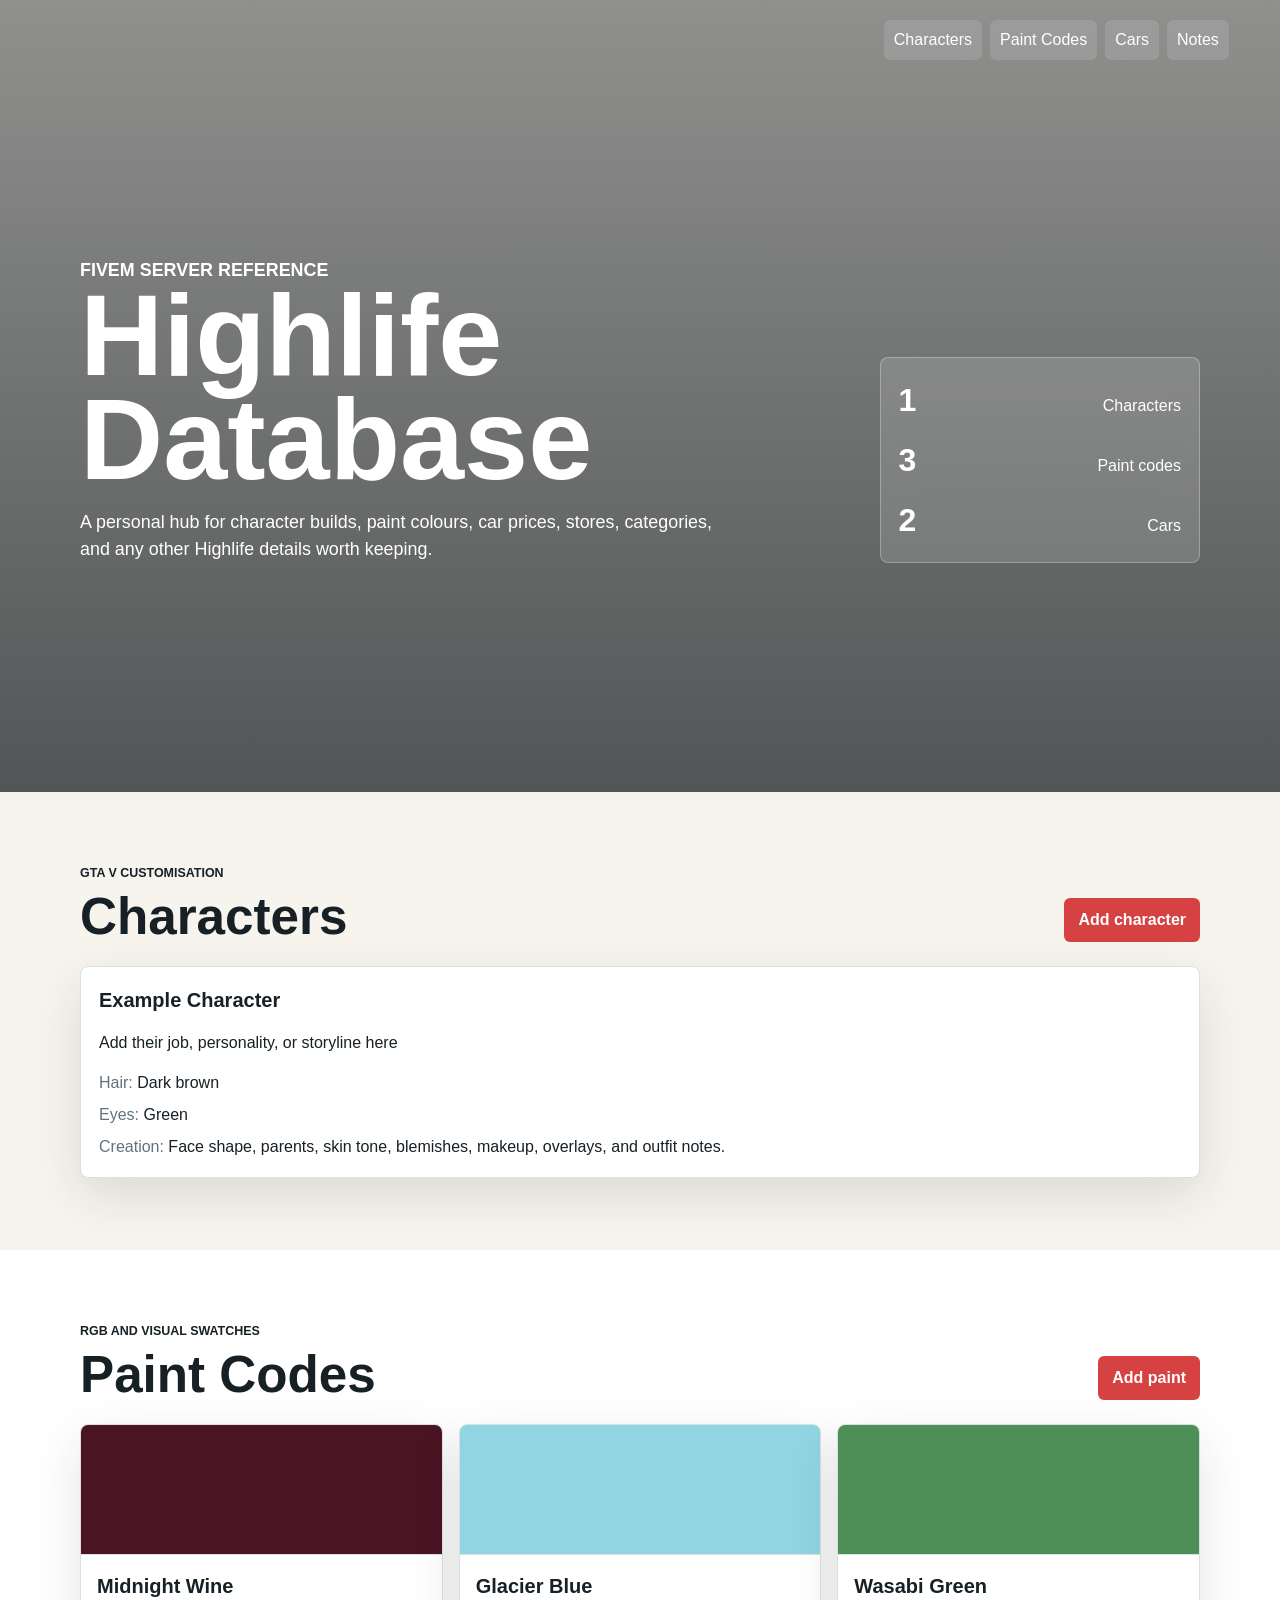
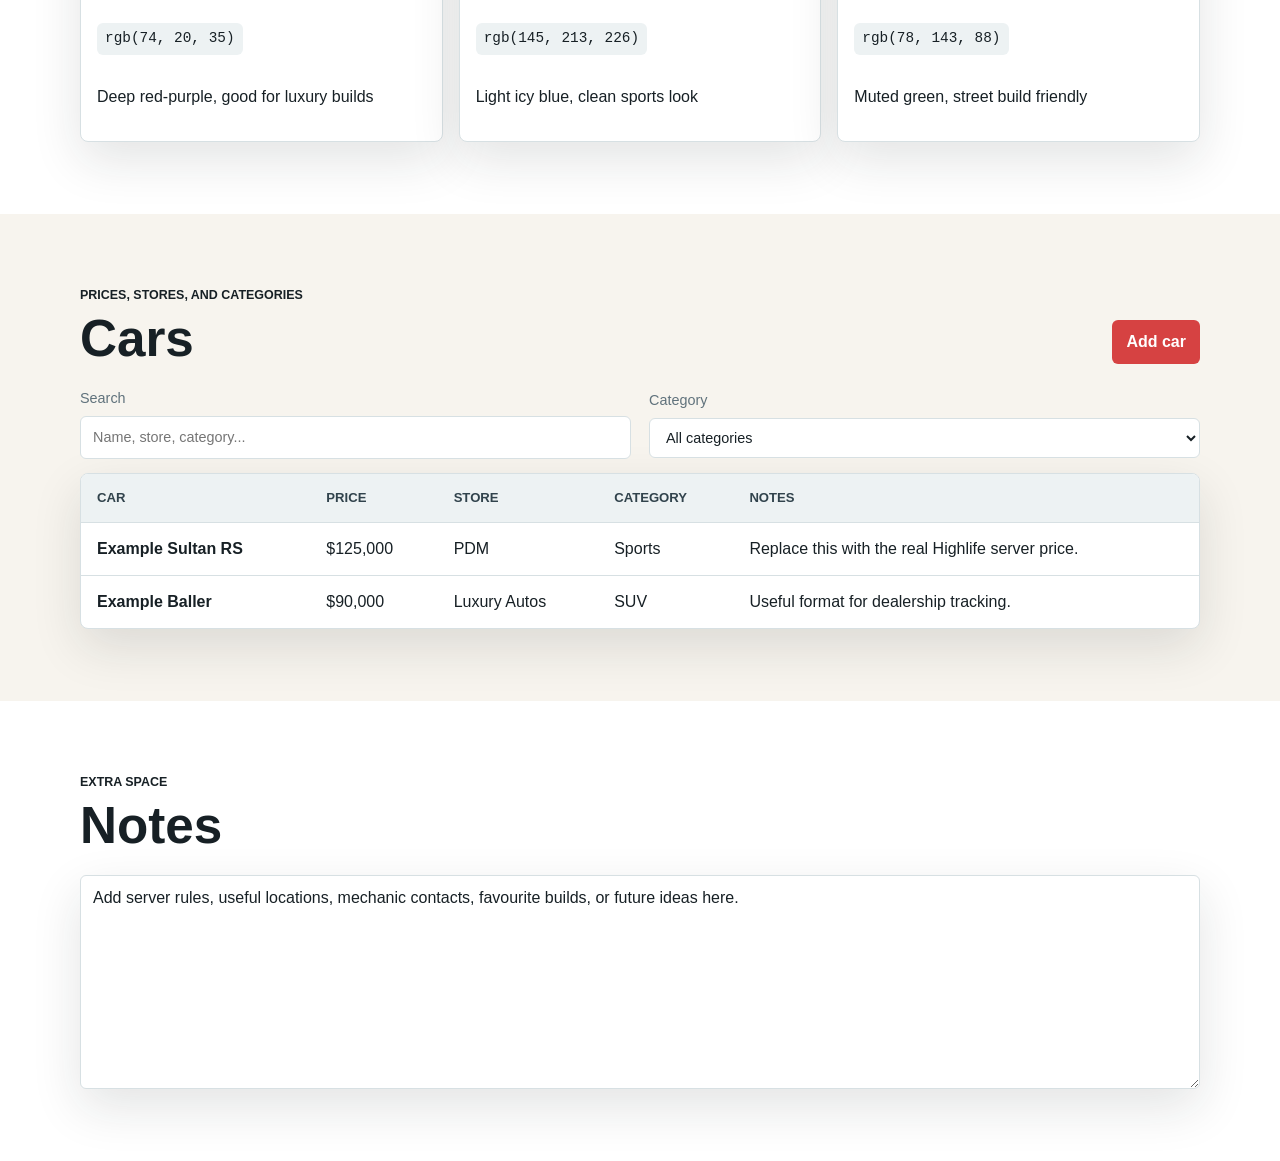
==== index.html @ 978184eb "Add files via upload" ====
<!doctype html>
<html lang="en">
  <head>
    <meta charset="utf-8" />
    <meta name="viewport" content="width=device-width, initial-scale=1" />
    <title>Highlife Database</title>
    <link rel="stylesheet" href="styles.css" />
  </head>
  <body>
    <header class="app-header">
      <nav class="nav" aria-label="Main navigation">
        <a href="#characters">Characters</a>
        <a href="#paint">Paint Codes</a>
        <a href="#cars">Cars</a>
        <a href="#notes">Notes</a>
      </nav>
      <section class="hero" aria-labelledby="page-title">
        <div>
          <p class="kicker">FiveM server reference</p>
          <h1 id="page-title">Highlife Database</h1>
          <p>
            A personal hub for character builds, paint colours, car prices,
            stores, categories, and any other Highlife details worth keeping.
          </p>
        </div>
        <div class="hero-panel" aria-label="Quick database counts">
          <span>
            <strong id="characterCount">0</strong>
            Characters
          </span>
          <span>
            <strong id="paintCount">0</strong>
            Paint codes
          </span>
          <span>
            <strong id="carCount">0</strong>
            Cars
          </span>
        </div>
      </section>
    </header>

    <main>
      <section id="characters" class="section">
        <div class="section-heading">
          <div>
            <p class="kicker">GTA V customisation</p>
            <h2>Characters</h2>
          </div>
          <button class="primary-button" data-open-dialog="characterDialog">Add character</button>
        </div>
        <div id="characterGrid" class="card-grid"></div>
      </section>

      <section id="paint" class="section section-alt">
        <div class="section-heading">
          <div>
            <p class="kicker">RGB and visual swatches</p>
            <h2>Paint Codes</h2>
          </div>
          <button class="primary-button" data-open-dialog="paintDialog">Add paint</button>
        </div>
        <div id="paintGrid" class="paint-grid"></div>
      </section>

      <section id="cars" class="section">
        <div class="section-heading">
          <div>
            <p class="kicker">Prices, stores, and categories</p>
            <h2>Cars</h2>
          </div>
          <button class="primary-button" data-open-dialog="carDialog">Add car</button>
        </div>
        <div class="table-tools">
          <label>
            Search
            <input id="carSearch" type="search" placeholder="Name, store, category..." />
          </label>
          <label>
            Category
            <select id="categoryFilter">
              <option value="all">All categories</option>
            </select>
          </label>
        </div>
        <div class="table-wrap">
          <table>
            <thead>
              <tr>
                <th>Car</th>
                <th>Price</th>
                <th>Store</th>
                <th>Category</th>
                <th>Notes</th>
              </tr>
            </thead>
            <tbody id="carTable"></tbody>
          </table>
        </div>
      </section>

      <section id="notes" class="section section-alt">
        <div class="section-heading">
          <div>
            <p class="kicker">Extra space</p>
            <h2>Notes</h2>
          </div>
        </div>
        <textarea id="notesBox" rows="8" aria-label="Highlife notes"></textarea>
      </section>
    </main>

    <dialog id="characterDialog">
      <form method="dialog" class="dialog-form" data-form="characters">
        <h3>Add Character</h3>
        <label>Name<input name="name" required /></label>
        <label>Role / vibe<input name="role" placeholder="Mechanic, crim, civilian..." /></label>
        <label>Hair colour<input name="hair" /></label>
        <label>Eye colour<input name="eyes" /></label>
        <label>GTA V creation notes<textarea name="creation" rows="4"></textarea></label>
        <div class="dialog-actions">
          <button value="cancel">Cancel</button>
          <button class="primary-button" value="default">Save</button>
        </div>
      </form>
    </dialog>

    <dialog id="paintDialog">
      <form method="dialog" class="dialog-form" data-form="paints">
        <h3>Add Paint Code</h3>
        <label>Name<input name="name" required /></label>
        <label>Red<input name="r" type="number" min="0" max="255" required /></label>
        <label>Green<input name="g" type="number" min="0" max="255" required /></label>
        <label>Blue<input name="b" type="number" min="0" max="255" required /></label>
        <label>Finish / notes<input name="notes" placeholder="Metallic, pearlescent, crew colour..." /></label>
        <div class="dialog-actions">
          <button value="cancel">Cancel</button>
          <button class="primary-button" value="default">Save</button>
        </div>
      </form>
    </dialog>

    <dialog id="carDialog">
      <form method="dialog" class="dialog-form" data-form="cars">
        <h3>Add Car</h3>
        <label>Name<input name="name" required /></label>
        <label>Price<input name="price" placeholder="$125,000" /></label>
        <label>Store<input name="store" placeholder="PDM, Luxury Autos..." /></label>
        <label>Category<input name="category" placeholder="Sports, Sedan, Motorbike..." /></label>
        <label>Notes<textarea name="notes" rows="3"></textarea></label>
        <div class="dialog-actions">
          <button value="cancel">Cancel</button>
          <button class="primary-button" value="default">Save</button>
        </div>
      </form>
    </dialog>

    <script src="script.js"></script>
  </body>
</html>
---- styles.css ----
:root {
  color-scheme: light;
  --ink: #172025;
  --muted: #60727c;
  --line: #d7e0e3;
  --paper: #f7f4ee;
  --panel: #ffffff;
  --accent: #d64242;
  --accent-dark: #9c2d2d;
  --green: #1d7458;
  --gold: #c08a2c;
  --shadow: 0 18px 50px rgba(23, 32, 37, 0.12);
}

* {
  box-sizing: border-box;
}

html {
  scroll-behavior: smooth;
}

body {
  margin: 0;
  background: var(--paper);
  color: var(--ink);
  font-family: Arial, Helvetica, sans-serif;
  line-height: 1.5;
}

button,
input,
select,
textarea {
  font: inherit;
}

.app-header {
  min-height: 88vh;
  background:
    linear-gradient(rgba(12, 18, 21, 0.44), rgba(12, 18, 21, 0.7)),
    url("https://images.unsplash.com/photo-1494526585095-c41746248156?auto=format&fit=crop&w=1800&q=80");
  background-position: center;
  background-size: cover;
  color: #fff;
  display: flex;
  flex-direction: column;
}

.nav {
  display: flex;
  gap: 8px;
  justify-content: flex-end;
  padding: 20px clamp(16px, 4vw, 56px);
}

.nav a {
  color: #fff;
  text-decoration: none;
  padding: 8px 10px;
  border-radius: 6px;
  background: rgba(255, 255, 255, 0.12);
  backdrop-filter: blur(10px);
}

.hero {
  width: min(1120px, calc(100% - 32px));
  margin: auto;
  display: grid;
  grid-template-columns: minmax(0, 1fr) 320px;
  gap: 36px;
  align-items: end;
  padding: 44px 0 96px;
}

.hero h1 {
  font-size: clamp(3rem, 9vw, 7.25rem);
  line-height: 0.9;
  margin: 0 0 18px;
  letter-spacing: 0;
}

.hero p {
  max-width: 650px;
  margin: 0;
  font-size: 1.12rem;
}

.kicker {
  color: currentColor;
  font-weight: 700;
  letter-spacing: 0;
  margin: 0 0 8px;
  text-transform: uppercase;
  font-size: 0.78rem;
}

.hero-panel {
  display: grid;
  gap: 12px;
  padding: 18px;
  border: 1px solid rgba(255, 255, 255, 0.28);
  border-radius: 8px;
  background: rgba(255, 255, 255, 0.14);
  backdrop-filter: blur(16px);
}

.hero-panel span {
  display: flex;
  align-items: baseline;
  justify-content: space-between;
  gap: 16px;
}

.hero-panel strong {
  font-size: 2rem;
}

.section {
  padding: 72px clamp(16px, 4vw, 56px);
}

.section-alt {
  background: #fff;
}

.section-heading,
.table-tools {
  width: min(1120px, 100%);
  margin: 0 auto 24px;
  display: flex;
  align-items: end;
  justify-content: space-between;
  gap: 18px;
}

h2 {
  margin: 0;
  font-size: clamp(2rem, 4vw, 3.25rem);
  line-height: 1;
}

.primary-button,
button {
  border: 0;
  border-radius: 6px;
  cursor: pointer;
  padding: 10px 14px;
}

.primary-button {
  background: var(--accent);
  color: #fff;
  font-weight: 700;
}

.primary-button:hover {
  background: var(--accent-dark);
}

.card-grid,
.paint-grid {
  width: min(1120px, 100%);
  margin: 0 auto;
  display: grid;
  grid-template-columns: repeat(auto-fit, minmax(240px, 1fr));
  gap: 16px;
}

.card,
.paint-card {
  background: var(--panel);
  border: 1px solid var(--line);
  border-radius: 8px;
  box-shadow: var(--shadow);
  overflow: hidden;
}

.card {
  padding: 18px;
}

.card h3,
.paint-card h3 {
  margin: 0 0 8px;
  font-size: 1.25rem;
}

.meta-list {
  display: grid;
  gap: 8px;
  margin: 16px 0 0;
}

.meta-list span {
  color: var(--muted);
}

.paint-swatch {
  height: 130px;
  border-bottom: 1px solid var(--line);
}

.paint-card-content {
  padding: 16px;
}

.rgb-code {
  display: inline-flex;
  padding: 5px 8px;
  border-radius: 6px;
  background: #edf2f3;
  color: var(--ink);
  font-family: Consolas, Monaco, monospace;
  font-size: 0.9rem;
}

.table-tools {
  align-items: center;
  margin-bottom: 14px;
}

.table-tools label {
  flex: 1;
  display: grid;
  gap: 6px;
  color: var(--muted);
  font-size: 0.9rem;
}

input,
select,
textarea {
  width: 100%;
  border: 1px solid var(--line);
  border-radius: 6px;
  background: #fff;
  color: var(--ink);
  padding: 10px 12px;
}

textarea {
  resize: vertical;
}

.table-wrap {
  width: min(1120px, 100%);
  margin: 0 auto;
  overflow-x: auto;
  background: #fff;
  border: 1px solid var(--line);
  border-radius: 8px;
  box-shadow: var(--shadow);
}

table {
  width: 100%;
  border-collapse: collapse;
  min-width: 780px;
}

th,
td {
  text-align: left;
  padding: 14px 16px;
  border-bottom: 1px solid var(--line);
  vertical-align: top;
}

th {
  background: #edf2f3;
  color: #31434c;
  font-size: 0.82rem;
  text-transform: uppercase;
}

tbody tr:last-child td {
  border-bottom: 0;
}

#notesBox {
  display: block;
  width: min(1120px, 100%);
  margin: 0 auto;
  box-shadow: var(--shadow);
}

dialog {
  border: 0;
  border-radius: 8px;
  box-shadow: var(--shadow);
  width: min(520px, calc(100% - 32px));
}

dialog::backdrop {
  background: rgba(23, 32, 37, 0.54);
}

.dialog-form {
  display: grid;
  gap: 14px;
}

.dialog-form h3 {
  margin: 0;
  font-size: 1.6rem;
}

.dialog-form label {
  display: grid;
  gap: 6px;
  color: var(--muted);
}

.dialog-actions {
  display: flex;
  justify-content: flex-end;
  gap: 10px;
  margin-top: 8px;
}

@media (max-width: 760px) {
  .app-header {
    min-height: 92vh;
  }

  .nav {
    justify-content: flex-start;
    overflow-x: auto;
  }

  .hero {
    grid-template-columns: 1fr;
    padding-bottom: 56px;
  }

  .section-heading,
  .table-tools {
    align-items: stretch;
    flex-direction: column;
  }

  .primary-button {
    width: 100%;
  }
}
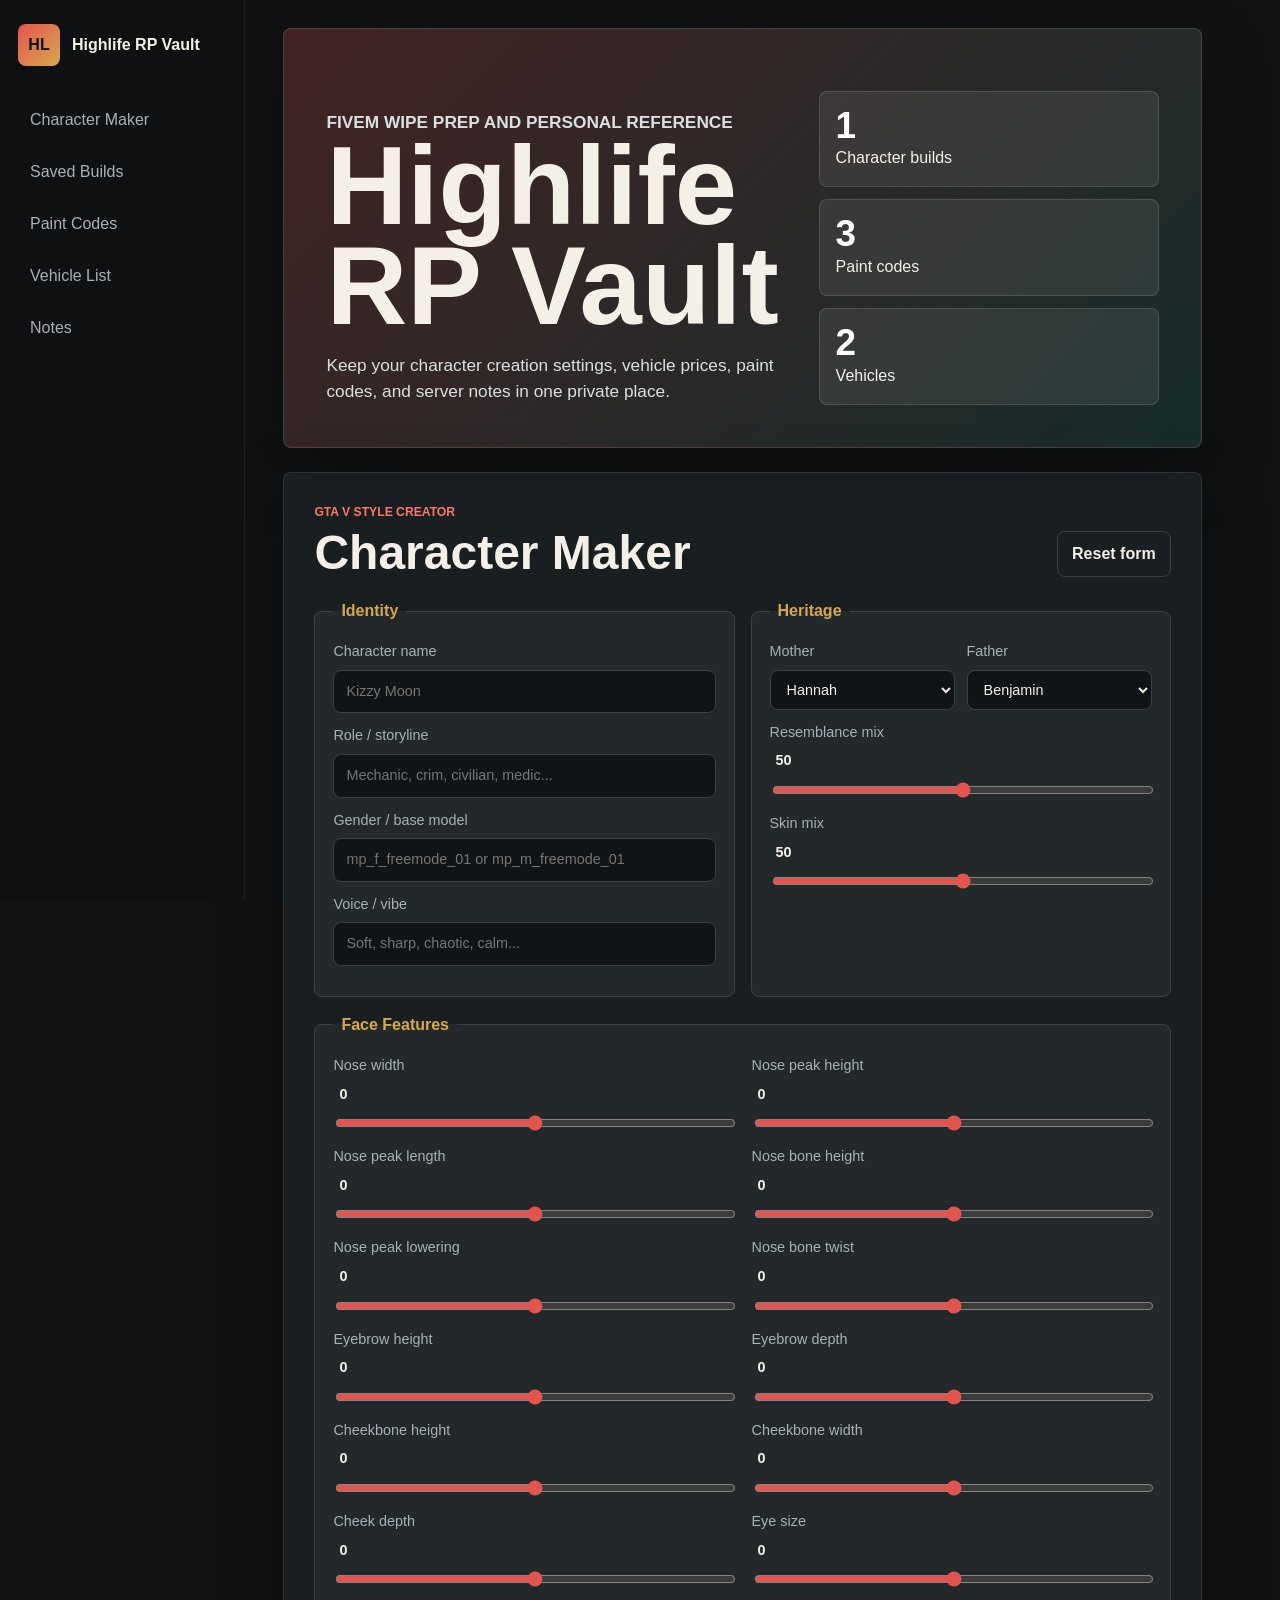
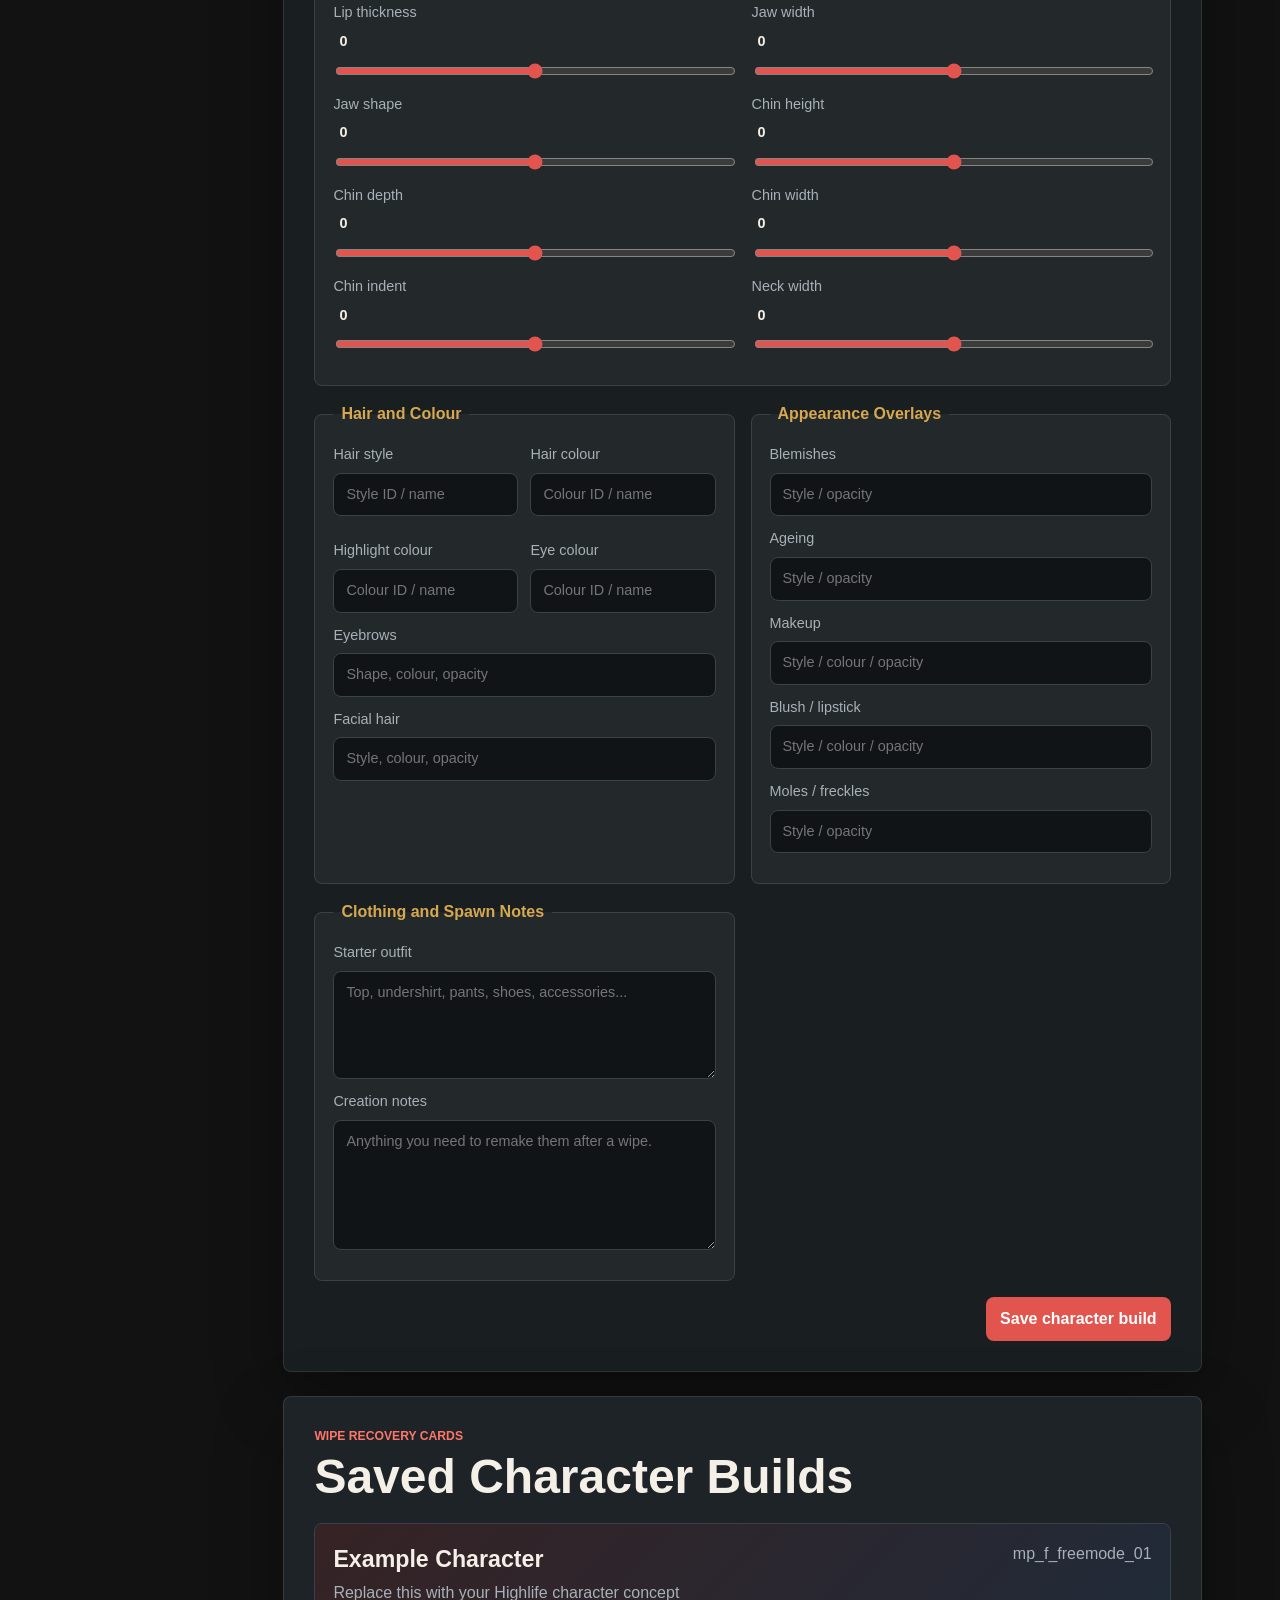
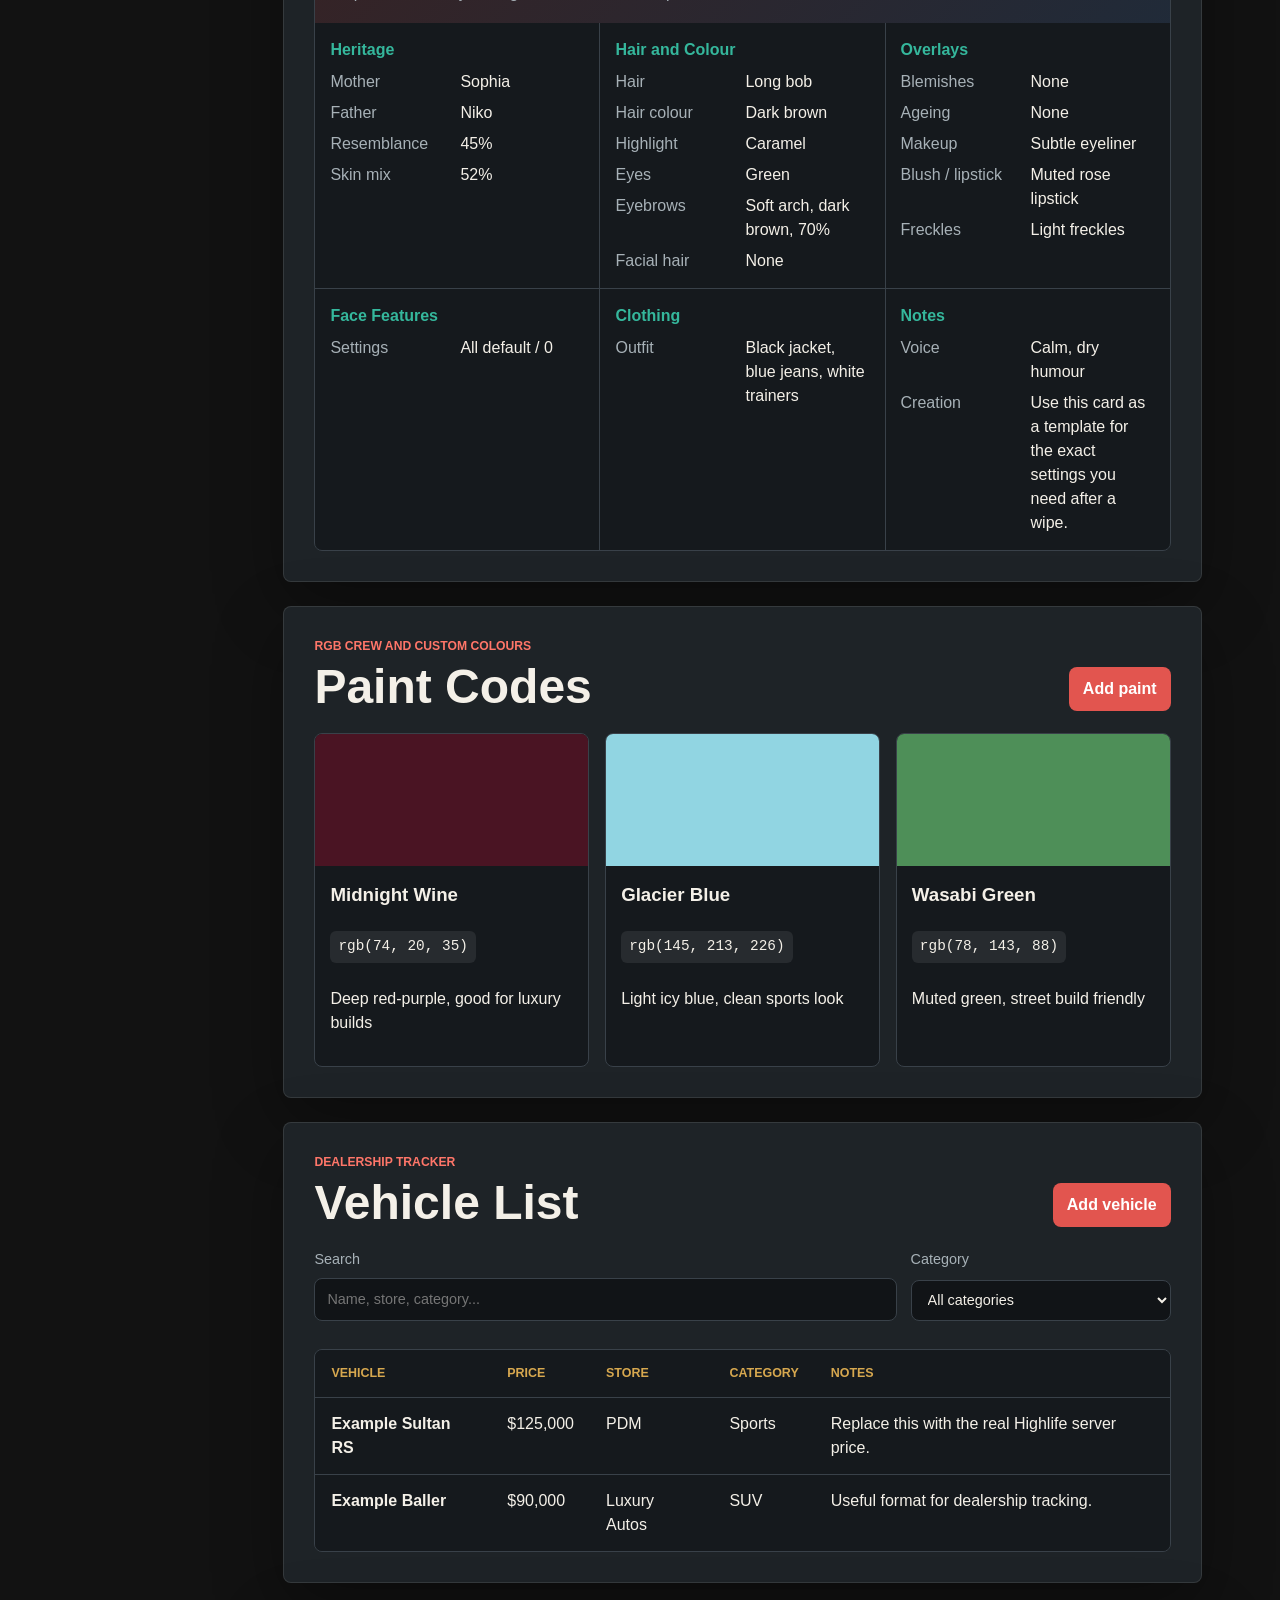
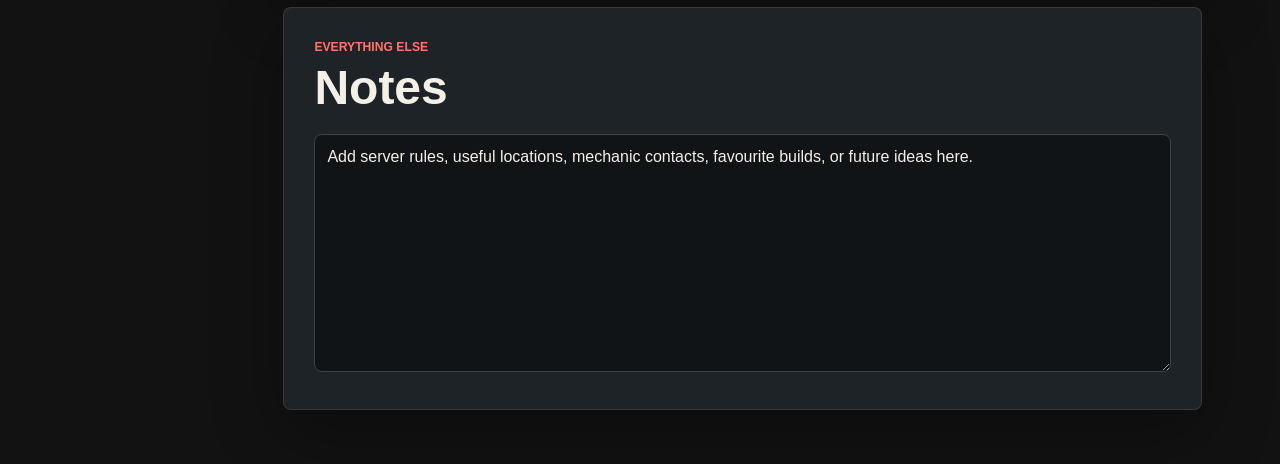
==== commit e457368b: "Redesign site and add character maker" ====
--- a/index.html
+++ b/index.html
@@ -3,91 +3,149 @@
   <head>
     <meta charset="utf-8" />
     <meta name="viewport" content="width=device-width, initial-scale=1" />
-    <title>Highlife Database</title>
+    <title>Highlife RP Vault</title>
     <link rel="stylesheet" href="styles.css" />
   </head>
   <body>
-    <header class="app-header">
-      <nav class="nav" aria-label="Main navigation">
-        <a href="#characters">Characters</a>
+    <aside class="sidebar">
+      <a class="brand" href="#top" aria-label="Highlife RP Vault home">
+        <span>HL</span>
+        <strong>Highlife RP Vault</strong>
+      </a>
+      <nav aria-label="Main navigation">
+        <a href="#maker">Character Maker</a>
+        <a href="#characters">Saved Builds</a>
         <a href="#paint">Paint Codes</a>
-        <a href="#cars">Cars</a>
+        <a href="#cars">Vehicle List</a>
         <a href="#notes">Notes</a>
       </nav>
-      <section class="hero" aria-labelledby="page-title">
-        <div>
-          <p class="kicker">FiveM server reference</p>
-          <h1 id="page-title">Highlife Database</h1>
+    </aside>
+
+    <main id="top" class="app-shell">
+      <section class="hero">
+        <div class="hero-copy">
+          <p class="eyebrow">FiveM wipe prep and personal reference</p>
+          <h1>Highlife RP Vault</h1>
           <p>
-            A personal hub for character builds, paint colours, car prices,
-            stores, categories, and any other Highlife details worth keeping.
+            Keep your character creation settings, vehicle prices, paint codes,
+            and server notes in one private place.
           </p>
         </div>
-        <div class="hero-panel" aria-label="Quick database counts">
-          <span>
-            <strong id="characterCount">0</strong>
-            Characters
-          </span>
-          <span>
-            <strong id="paintCount">0</strong>
-            Paint codes
-          </span>
-          <span>
-            <strong id="carCount">0</strong>
-            Cars
-          </span>
-        </div>
-      </section>
-    </header>
-
-    <main>
-      <section id="characters" class="section">
-        <div class="section-heading">
-          <div>
-            <p class="kicker">GTA V customisation</p>
-            <h2>Characters</h2>
-          </div>
-          <button class="primary-button" data-open-dialog="characterDialog">Add character</button>
-        </div>
-        <div id="characterGrid" class="card-grid"></div>
-      </section>
-
-      <section id="paint" class="section section-alt">
-        <div class="section-heading">
-          <div>
-            <p class="kicker">RGB and visual swatches</p>
+        <div class="status-grid" aria-label="Database counts">
+          <span><strong id="characterCount">0</strong> Character builds</span>
+          <span><strong id="paintCount">0</strong> Paint codes</span>
+          <span><strong id="carCount">0</strong> Vehicles</span>
+        </div>
+      </section>
+
+      <section id="maker" class="panel feature-panel">
+        <div class="section-heading">
+          <div>
+            <p class="eyebrow">GTA V style creator</p>
+            <h2>Character Maker</h2>
+          </div>
+          <button id="resetCharacterForm" class="ghost-button" type="button">Reset form</button>
+        </div>
+
+        <form id="characterMakerForm" class="maker-grid">
+          <fieldset class="form-card">
+            <legend>Identity</legend>
+            <label>Character name<input name="name" required placeholder="Kizzy Moon" /></label>
+            <label>Role / storyline<input name="role" placeholder="Mechanic, crim, civilian, medic..." /></label>
+            <label>Gender / base model<input name="model" placeholder="mp_f_freemode_01 or mp_m_freemode_01" /></label>
+            <label>Voice / vibe<input name="voice" placeholder="Soft, sharp, chaotic, calm..." /></label>
+          </fieldset>
+
+          <fieldset class="form-card">
+            <legend>Heritage</legend>
+            <div class="two-col">
+              <label>Mother<select name="mother" id="motherSelect"></select></label>
+              <label>Father<select name="father" id="fatherSelect"></select></label>
+            </div>
+            <label>Resemblance mix <output data-output-for="resemblance">50</output>
+              <input name="resemblance" type="range" min="0" max="100" value="50" />
+            </label>
+            <label>Skin mix <output data-output-for="skinMix">50</output>
+              <input name="skinMix" type="range" min="0" max="100" value="50" />
+            </label>
+          </fieldset>
+
+          <fieldset class="form-card large-card">
+            <legend>Face Features</legend>
+            <div id="featureSliders" class="slider-grid"></div>
+          </fieldset>
+
+          <fieldset class="form-card">
+            <legend>Hair and Colour</legend>
+            <div class="two-col">
+              <label>Hair style<input name="hairStyle" placeholder="Style ID / name" /></label>
+              <label>Hair colour<input name="hairColor" placeholder="Colour ID / name" /></label>
+              <label>Highlight colour<input name="highlightColor" placeholder="Colour ID / name" /></label>
+              <label>Eye colour<input name="eyeColor" placeholder="Colour ID / name" /></label>
+            </div>
+            <label>Eyebrows<input name="eyebrows" placeholder="Shape, colour, opacity" /></label>
+            <label>Facial hair<input name="facialHair" placeholder="Style, colour, opacity" /></label>
+          </fieldset>
+
+          <fieldset class="form-card">
+            <legend>Appearance Overlays</legend>
+            <label>Blemishes<input name="blemishes" placeholder="Style / opacity" /></label>
+            <label>Ageing<input name="ageing" placeholder="Style / opacity" /></label>
+            <label>Makeup<input name="makeup" placeholder="Style / colour / opacity" /></label>
+            <label>Blush / lipstick<input name="blushLipstick" placeholder="Style / colour / opacity" /></label>
+            <label>Moles / freckles<input name="freckles" placeholder="Style / opacity" /></label>
+          </fieldset>
+
+          <fieldset class="form-card">
+            <legend>Clothing and Spawn Notes</legend>
+            <label>Starter outfit<textarea name="outfit" rows="4" placeholder="Top, undershirt, pants, shoes, accessories..."></textarea></label>
+            <label>Creation notes<textarea name="creation" rows="5" placeholder="Anything you need to remake them after a wipe."></textarea></label>
+          </fieldset>
+
+          <div class="maker-actions">
+            <button class="primary-button" type="submit">Save character build</button>
+          </div>
+        </form>
+      </section>
+
+      <section id="characters" class="panel">
+        <div class="section-heading">
+          <div>
+            <p class="eyebrow">Wipe recovery cards</p>
+            <h2>Saved Character Builds</h2>
+          </div>
+        </div>
+        <div id="characterGrid" class="character-list"></div>
+      </section>
+
+      <section id="paint" class="panel">
+        <div class="section-heading">
+          <div>
+            <p class="eyebrow">RGB crew and custom colours</p>
             <h2>Paint Codes</h2>
           </div>
-          <button class="primary-button" data-open-dialog="paintDialog">Add paint</button>
+          <button class="primary-button" data-open-dialog="paintDialog" type="button">Add paint</button>
         </div>
         <div id="paintGrid" class="paint-grid"></div>
       </section>
 
-      <section id="cars" class="section">
-        <div class="section-heading">
-          <div>
-            <p class="kicker">Prices, stores, and categories</p>
-            <h2>Cars</h2>
-          </div>
-          <button class="primary-button" data-open-dialog="carDialog">Add car</button>
+      <section id="cars" class="panel">
+        <div class="section-heading">
+          <div>
+            <p class="eyebrow">Dealership tracker</p>
+            <h2>Vehicle List</h2>
+          </div>
+          <button class="primary-button" data-open-dialog="carDialog" type="button">Add vehicle</button>
         </div>
         <div class="table-tools">
-          <label>
-            Search
-            <input id="carSearch" type="search" placeholder="Name, store, category..." />
-          </label>
-          <label>
-            Category
-            <select id="categoryFilter">
-              <option value="all">All categories</option>
-            </select>
-          </label>
+          <label>Search<input id="carSearch" type="search" placeholder="Name, store, category..." /></label>
+          <label>Category<select id="categoryFilter"><option value="all">All categories</option></select></label>
         </div>
         <div class="table-wrap">
           <table>
             <thead>
               <tr>
-                <th>Car</th>
+                <th>Vehicle</th>
                 <th>Price</th>
                 <th>Store</th>
                 <th>Category</th>
@@ -99,39 +157,26 @@
         </div>
       </section>
 
-      <section id="notes" class="section section-alt">
-        <div class="section-heading">
-          <div>
-            <p class="kicker">Extra space</p>
+      <section id="notes" class="panel">
+        <div class="section-heading">
+          <div>
+            <p class="eyebrow">Everything else</p>
             <h2>Notes</h2>
           </div>
         </div>
-        <textarea id="notesBox" rows="8" aria-label="Highlife notes"></textarea>
+        <textarea id="notesBox" rows="9" aria-label="Highlife notes"></textarea>
       </section>
     </main>
-
-    <dialog id="characterDialog">
-      <form method="dialog" class="dialog-form" data-form="characters">
-        <h3>Add Character</h3>
-        <label>Name<input name="name" required /></label>
-        <label>Role / vibe<input name="role" placeholder="Mechanic, crim, civilian..." /></label>
-        <label>Hair colour<input name="hair" /></label>
-        <label>Eye colour<input name="eyes" /></label>
-        <label>GTA V creation notes<textarea name="creation" rows="4"></textarea></label>
-        <div class="dialog-actions">
-          <button value="cancel">Cancel</button>
-          <button class="primary-button" value="default">Save</button>
-        </div>
-      </form>
-    </dialog>
 
     <dialog id="paintDialog">
       <form method="dialog" class="dialog-form" data-form="paints">
         <h3>Add Paint Code</h3>
         <label>Name<input name="name" required /></label>
-        <label>Red<input name="r" type="number" min="0" max="255" required /></label>
-        <label>Green<input name="g" type="number" min="0" max="255" required /></label>
-        <label>Blue<input name="b" type="number" min="0" max="255" required /></label>
+        <div class="three-col">
+          <label>Red<input name="r" type="number" min="0" max="255" required /></label>
+          <label>Green<input name="g" type="number" min="0" max="255" required /></label>
+          <label>Blue<input name="b" type="number" min="0" max="255" required /></label>
+        </div>
         <label>Finish / notes<input name="notes" placeholder="Metallic, pearlescent, crew colour..." /></label>
         <div class="dialog-actions">
           <button value="cancel">Cancel</button>
@@ -142,7 +187,7 @@
 
     <dialog id="carDialog">
       <form method="dialog" class="dialog-form" data-form="cars">
-        <h3>Add Car</h3>
+        <h3>Add Vehicle</h3>
         <label>Name<input name="name" required /></label>
         <label>Price<input name="price" placeholder="$125,000" /></label>
         <label>Store<input name="store" placeholder="PDM, Luxury Autos..." /></label>
--- a/styles.css
+++ b/styles.css
@@ -1,15 +1,18 @@
 :root {
-  color-scheme: light;
-  --ink: #172025;
-  --muted: #60727c;
-  --line: #d7e0e3;
-  --paper: #f7f4ee;
-  --panel: #ffffff;
-  --accent: #d64242;
-  --accent-dark: #9c2d2d;
-  --green: #1d7458;
-  --gold: #c08a2c;
-  --shadow: 0 18px 50px rgba(23, 32, 37, 0.12);
+  color-scheme: dark;
+  --bg: #101214;
+  --bg-soft: #171a1e;
+  --panel: #20252a;
+  --panel-strong: #2a3036;
+  --ink: #f4f0e8;
+  --muted: #a7b1b7;
+  --line: #394149;
+  --accent: #e2554f;
+  --accent-strong: #ff7669;
+  --teal: #35b79c;
+  --gold: #d7a84f;
+  --blue: #72a9ff;
+  --shadow: 0 24px 70px rgba(0, 0, 0, 0.32);
 }
 
 * {
@@ -21,10 +24,16 @@
 }
 
 body {
-  margin: 0;
-  background: var(--paper);
-  color: var(--ink);
-  font-family: Arial, Helvetica, sans-serif;
+  min-height: 100vh;
+  margin: 0;
+  background:
+    linear-gradient(110deg, rgba(16, 18, 20, 0.9), rgba(16, 18, 20, 0.68)),
+    url("https://images.unsplash.com/photo-1511919884226-fd3cad34687c?auto=format&fit=crop&w=1800&q=80");
+  background-attachment: fixed;
+  background-position: center;
+  background-size: cover;
+  color: var(--ink);
+  font-family: Inter, "Segoe UI", Arial, sans-serif;
   line-height: 1.5;
 }
 
@@ -35,195 +44,210 @@
   font: inherit;
 }
 
-.app-header {
-  min-height: 88vh;
+button {
+  border: 0;
+  cursor: pointer;
+}
+
+.sidebar {
+  position: fixed;
+  inset: 0 auto 0 0;
+  width: 245px;
+  padding: 24px 18px;
+  background: rgba(15, 17, 19, 0.88);
+  border-right: 1px solid rgba(255, 255, 255, 0.08);
+  backdrop-filter: blur(18px);
+  z-index: 5;
+}
+
+.brand {
+  display: flex;
+  align-items: center;
+  gap: 12px;
+  color: var(--ink);
+  text-decoration: none;
+  margin-bottom: 32px;
+}
+
+.brand span {
+  display: grid;
+  place-items: center;
+  width: 42px;
+  height: 42px;
+  border-radius: 8px;
+  background: linear-gradient(135deg, var(--accent), var(--gold));
+  color: #111;
+  font-weight: 900;
+}
+
+.brand strong {
+  font-size: 1rem;
+}
+
+.sidebar nav {
+  display: grid;
+  gap: 8px;
+}
+
+.sidebar nav a {
+  color: var(--muted);
+  text-decoration: none;
+  padding: 10px 12px;
+  border-radius: 8px;
+}
+
+.sidebar nav a:hover {
+  background: rgba(255, 255, 255, 0.08);
+  color: var(--ink);
+}
+
+.app-shell {
+  width: min(1240px, calc(100% - 285px));
+  margin-left: 245px;
+  padding: 28px clamp(18px, 3vw, 42px) 54px;
+}
+
+.hero {
+  min-height: 420px;
+  display: grid;
+  grid-template-columns: minmax(0, 1fr) 340px;
+  align-items: end;
+  gap: 24px;
+  padding: 42px;
+  border: 1px solid rgba(255, 255, 255, 0.12);
+  border-radius: 8px;
   background:
-    linear-gradient(rgba(12, 18, 21, 0.44), rgba(12, 18, 21, 0.7)),
-    url("https://images.unsplash.com/photo-1494526585095-c41746248156?auto=format&fit=crop&w=1800&q=80");
-  background-position: center;
-  background-size: cover;
+    linear-gradient(135deg, rgba(226, 85, 79, 0.24), rgba(53, 183, 156, 0.16)),
+    rgba(18, 21, 24, 0.74);
+  box-shadow: var(--shadow);
+  overflow: hidden;
+}
+
+.hero h1 {
+  max-width: 760px;
+  margin: 0 0 16px;
+  font-size: clamp(3rem, 9vw, 7rem);
+  line-height: 0.9;
+  letter-spacing: 0;
+}
+
+.hero p {
+  max-width: 680px;
+  margin: 0;
+  color: #d9e0e2;
+  font-size: 1.08rem;
+}
+
+.eyebrow {
+  margin: 0 0 8px;
+  color: var(--accent-strong);
+  font-size: 0.76rem;
+  font-weight: 800;
+  letter-spacing: 0;
+  text-transform: uppercase;
+}
+
+.status-grid {
+  display: grid;
+  gap: 12px;
+}
+
+.status-grid span {
+  display: grid;
+  gap: 2px;
+  padding: 16px;
+  border: 1px solid rgba(255, 255, 255, 0.12);
+  border-radius: 8px;
+  background: rgba(255, 255, 255, 0.08);
+}
+
+.status-grid strong {
+  font-size: 2.3rem;
+  line-height: 1;
   color: #fff;
-  display: flex;
-  flex-direction: column;
-}
-
-.nav {
-  display: flex;
-  gap: 8px;
-  justify-content: flex-end;
-  padding: 20px clamp(16px, 4vw, 56px);
-}
-
-.nav a {
-  color: #fff;
-  text-decoration: none;
-  padding: 8px 10px;
-  border-radius: 6px;
-  background: rgba(255, 255, 255, 0.12);
-  backdrop-filter: blur(10px);
-}
-
-.hero {
-  width: min(1120px, calc(100% - 32px));
-  margin: auto;
-  display: grid;
-  grid-template-columns: minmax(0, 1fr) 320px;
-  gap: 36px;
-  align-items: end;
-  padding: 44px 0 96px;
-}
-
-.hero h1 {
-  font-size: clamp(3rem, 9vw, 7.25rem);
-  line-height: 0.9;
-  margin: 0 0 18px;
-  letter-spacing: 0;
-}
-
-.hero p {
-  max-width: 650px;
-  margin: 0;
-  font-size: 1.12rem;
-}
-
-.kicker {
-  color: currentColor;
-  font-weight: 700;
-  letter-spacing: 0;
-  margin: 0 0 8px;
-  text-transform: uppercase;
-  font-size: 0.78rem;
-}
-
-.hero-panel {
-  display: grid;
-  gap: 12px;
-  padding: 18px;
-  border: 1px solid rgba(255, 255, 255, 0.28);
-  border-radius: 8px;
-  background: rgba(255, 255, 255, 0.14);
-  backdrop-filter: blur(16px);
-}
-
-.hero-panel span {
-  display: flex;
-  align-items: baseline;
-  justify-content: space-between;
-  gap: 16px;
-}
-
-.hero-panel strong {
-  font-size: 2rem;
-}
-
-.section {
-  padding: 72px clamp(16px, 4vw, 56px);
-}
-
-.section-alt {
-  background: #fff;
-}
-
-.section-heading,
-.table-tools {
-  width: min(1120px, 100%);
-  margin: 0 auto 24px;
+}
+
+.panel {
+  margin-top: 24px;
+  padding: clamp(18px, 3vw, 30px);
+  border: 1px solid rgba(255, 255, 255, 0.1);
+  border-radius: 8px;
+  background: rgba(32, 37, 42, 0.92);
+  box-shadow: var(--shadow);
+}
+
+.feature-panel {
+  background: rgba(26, 31, 35, 0.94);
+}
+
+.section-heading {
   display: flex;
   align-items: end;
   justify-content: space-between;
   gap: 18px;
+  margin-bottom: 22px;
 }
 
 h2 {
   margin: 0;
-  font-size: clamp(2rem, 4vw, 3.25rem);
+  font-size: clamp(1.8rem, 4vw, 3rem);
   line-height: 1;
+  letter-spacing: 0;
 }
 
 .primary-button,
-button {
-  border: 0;
-  border-radius: 6px;
-  cursor: pointer;
+.ghost-button {
+  min-height: 42px;
+  border-radius: 8px;
   padding: 10px 14px;
+  font-weight: 800;
 }
 
 .primary-button {
   background: var(--accent);
   color: #fff;
-  font-weight: 700;
 }
 
 .primary-button:hover {
-  background: var(--accent-dark);
-}
-
-.card-grid,
-.paint-grid {
-  width: min(1120px, 100%);
-  margin: 0 auto;
-  display: grid;
-  grid-template-columns: repeat(auto-fit, minmax(240px, 1fr));
+  background: var(--accent-strong);
+  color: #1b1111;
+}
+
+.ghost-button {
+  border: 1px solid var(--line);
+  background: transparent;
+  color: var(--ink);
+}
+
+.maker-grid {
+  display: grid;
+  grid-template-columns: repeat(2, minmax(0, 1fr));
   gap: 16px;
 }
 
-.card,
-.paint-card {
-  background: var(--panel);
-  border: 1px solid var(--line);
-  border-radius: 8px;
-  box-shadow: var(--shadow);
-  overflow: hidden;
-}
-
-.card {
+.form-card {
+  min-width: 0;
+  margin: 0;
   padding: 18px;
-}
-
-.card h3,
-.paint-card h3 {
-  margin: 0 0 8px;
-  font-size: 1.25rem;
-}
-
-.meta-list {
-  display: grid;
-  gap: 8px;
-  margin: 16px 0 0;
-}
-
-.meta-list span {
-  color: var(--muted);
-}
-
-.paint-swatch {
-  height: 130px;
-  border-bottom: 1px solid var(--line);
-}
-
-.paint-card-content {
-  padding: 16px;
-}
-
-.rgb-code {
-  display: inline-flex;
-  padding: 5px 8px;
-  border-radius: 6px;
-  background: #edf2f3;
-  color: var(--ink);
-  font-family: Consolas, Monaco, monospace;
-  font-size: 0.9rem;
-}
-
-.table-tools {
-  align-items: center;
-  margin-bottom: 14px;
-}
-
-.table-tools label {
-  flex: 1;
-  display: grid;
-  gap: 6px;
+  border: 1px solid var(--line);
+  border-radius: 8px;
+  background: rgba(255, 255, 255, 0.045);
+}
+
+.large-card {
+  grid-column: 1 / -1;
+}
+
+legend {
+  padding: 0 8px;
+  color: var(--gold);
+  font-weight: 900;
+}
+
+label {
+  display: grid;
+  gap: 7px;
+  margin-bottom: 12px;
   color: var(--muted);
   font-size: 0.9rem;
 }
@@ -233,8 +257,8 @@
 textarea {
   width: 100%;
   border: 1px solid var(--line);
-  border-radius: 6px;
-  background: #fff;
+  border-radius: 8px;
+  background: #111417;
   color: var(--ink);
   padding: 10px 12px;
 }
@@ -243,34 +267,182 @@
   resize: vertical;
 }
 
+input[type="range"] {
+  accent-color: var(--accent);
+  padding: 0;
+}
+
+output {
+  display: inline-block;
+  min-width: 38px;
+  margin-left: 6px;
+  color: var(--ink);
+  font-weight: 800;
+}
+
+.two-col,
+.three-col {
+  display: grid;
+  gap: 12px;
+}
+
+.two-col {
+  grid-template-columns: repeat(2, minmax(0, 1fr));
+}
+
+.three-col {
+  grid-template-columns: repeat(3, minmax(0, 1fr));
+}
+
+.slider-grid {
+  display: grid;
+  grid-template-columns: repeat(2, minmax(0, 1fr));
+  column-gap: 18px;
+}
+
+.maker-actions {
+  grid-column: 1 / -1;
+  display: flex;
+  justify-content: flex-end;
+}
+
+.character-list {
+  display: grid;
+  gap: 16px;
+}
+
+.character-card {
+  border: 1px solid var(--line);
+  border-radius: 8px;
+  overflow: hidden;
+  background: #15191d;
+}
+
+.character-card header {
+  display: flex;
+  justify-content: space-between;
+  gap: 18px;
+  padding: 18px;
+  background: linear-gradient(135deg, rgba(226, 85, 79, 0.16), rgba(114, 169, 255, 0.12));
+}
+
+.character-card h3 {
+  margin: 0 0 4px;
+  font-size: 1.45rem;
+}
+
+.character-card p {
+  margin: 0;
+  color: var(--muted);
+}
+
+.build-grid {
+  display: grid;
+  grid-template-columns: repeat(3, minmax(0, 1fr));
+  gap: 1px;
+  background: var(--line);
+}
+
+.build-block {
+  min-width: 0;
+  padding: 15px;
+  background: #15191d;
+}
+
+.build-block h4 {
+  margin: 0 0 8px;
+  color: var(--teal);
+}
+
+.build-block dl {
+  display: grid;
+  gap: 7px;
+  margin: 0;
+}
+
+.build-block div {
+  display: grid;
+  grid-template-columns: 120px minmax(0, 1fr);
+  gap: 10px;
+}
+
+.build-block dt {
+  color: var(--muted);
+}
+
+.build-block dd {
+  min-width: 0;
+  margin: 0;
+  overflow-wrap: anywhere;
+}
+
+.paint-grid {
+  display: grid;
+  grid-template-columns: repeat(auto-fit, minmax(220px, 1fr));
+  gap: 16px;
+}
+
+.paint-card {
+  overflow: hidden;
+  border: 1px solid var(--line);
+  border-radius: 8px;
+  background: #15191d;
+}
+
+.paint-swatch {
+  min-height: 132px;
+}
+
+.paint-card-content {
+  padding: 15px;
+}
+
+.paint-card h3 {
+  margin: 0 0 8px;
+}
+
+.rgb-code {
+  display: inline-flex;
+  margin-bottom: 8px;
+  padding: 5px 8px;
+  border-radius: 6px;
+  background: rgba(255, 255, 255, 0.08);
+  color: var(--ink);
+  font-family: Consolas, Monaco, monospace;
+  font-size: 0.9rem;
+}
+
+.table-tools {
+  display: grid;
+  grid-template-columns: minmax(0, 1fr) 260px;
+  gap: 14px;
+  margin-bottom: 16px;
+}
+
 .table-wrap {
-  width: min(1120px, 100%);
-  margin: 0 auto;
   overflow-x: auto;
-  background: #fff;
-  border: 1px solid var(--line);
-  border-radius: 8px;
-  box-shadow: var(--shadow);
+  border: 1px solid var(--line);
+  border-radius: 8px;
 }
 
 table {
   width: 100%;
+  min-width: 780px;
   border-collapse: collapse;
-  min-width: 780px;
+  background: #15191d;
 }
 
 th,
 td {
-  text-align: left;
   padding: 14px 16px;
   border-bottom: 1px solid var(--line);
+  text-align: left;
   vertical-align: top;
 }
 
 th {
-  background: #edf2f3;
-  color: #31434c;
-  font-size: 0.82rem;
+  color: var(--gold);
+  font-size: 0.78rem;
   text-transform: uppercase;
 }
 
@@ -278,69 +450,102 @@
   border-bottom: 0;
 }
 
-#notesBox {
-  display: block;
-  width: min(1120px, 100%);
-  margin: 0 auto;
+dialog {
+  width: min(540px, calc(100% - 32px));
+  border: 1px solid var(--line);
+  border-radius: 8px;
+  background: var(--panel);
+  color: var(--ink);
   box-shadow: var(--shadow);
 }
 
-dialog {
-  border: 0;
-  border-radius: 8px;
-  box-shadow: var(--shadow);
-  width: min(520px, calc(100% - 32px));
-}
-
 dialog::backdrop {
-  background: rgba(23, 32, 37, 0.54);
+  background: rgba(0, 0, 0, 0.68);
 }
 
 .dialog-form {
   display: grid;
-  gap: 14px;
+  gap: 12px;
 }
 
 .dialog-form h3 {
   margin: 0;
-  font-size: 1.6rem;
-}
-
-.dialog-form label {
-  display: grid;
-  gap: 6px;
-  color: var(--muted);
+  font-size: 1.5rem;
 }
 
 .dialog-actions {
   display: flex;
   justify-content: flex-end;
   gap: 10px;
-  margin-top: 8px;
-}
-
-@media (max-width: 760px) {
-  .app-header {
-    min-height: 92vh;
-  }
-
-  .nav {
-    justify-content: flex-start;
+}
+
+@media (max-width: 980px) {
+  .sidebar {
+    position: sticky;
+    top: 0;
+    width: 100%;
+    padding: 12px;
+  }
+
+  .brand {
+    margin-bottom: 10px;
+  }
+
+  .sidebar nav {
+    display: flex;
     overflow-x: auto;
   }
 
-  .hero {
+  .sidebar nav a {
+    white-space: nowrap;
+  }
+
+  .app-shell {
+    width: 100%;
+    margin-left: 0;
+  }
+
+  .hero,
+  .maker-grid,
+  .build-grid {
     grid-template-columns: 1fr;
-    padding-bottom: 56px;
+  }
+
+  .large-card,
+  .maker-actions {
+    grid-column: auto;
+  }
+}
+
+@media (max-width: 680px) {
+  body {
+    background-attachment: scroll;
+  }
+
+  .app-shell {
+    padding: 14px;
+  }
+
+  .hero,
+  .panel {
+    padding: 18px;
   }
 
   .section-heading,
-  .table-tools {
+  .character-card header {
     align-items: stretch;
     flex-direction: column;
   }
 
-  .primary-button {
+  .two-col,
+  .three-col,
+  .slider-grid,
+  .table-tools {
+    grid-template-columns: 1fr;
+  }
+
+  .primary-button,
+  .ghost-button {
     width: 100%;
   }
 }
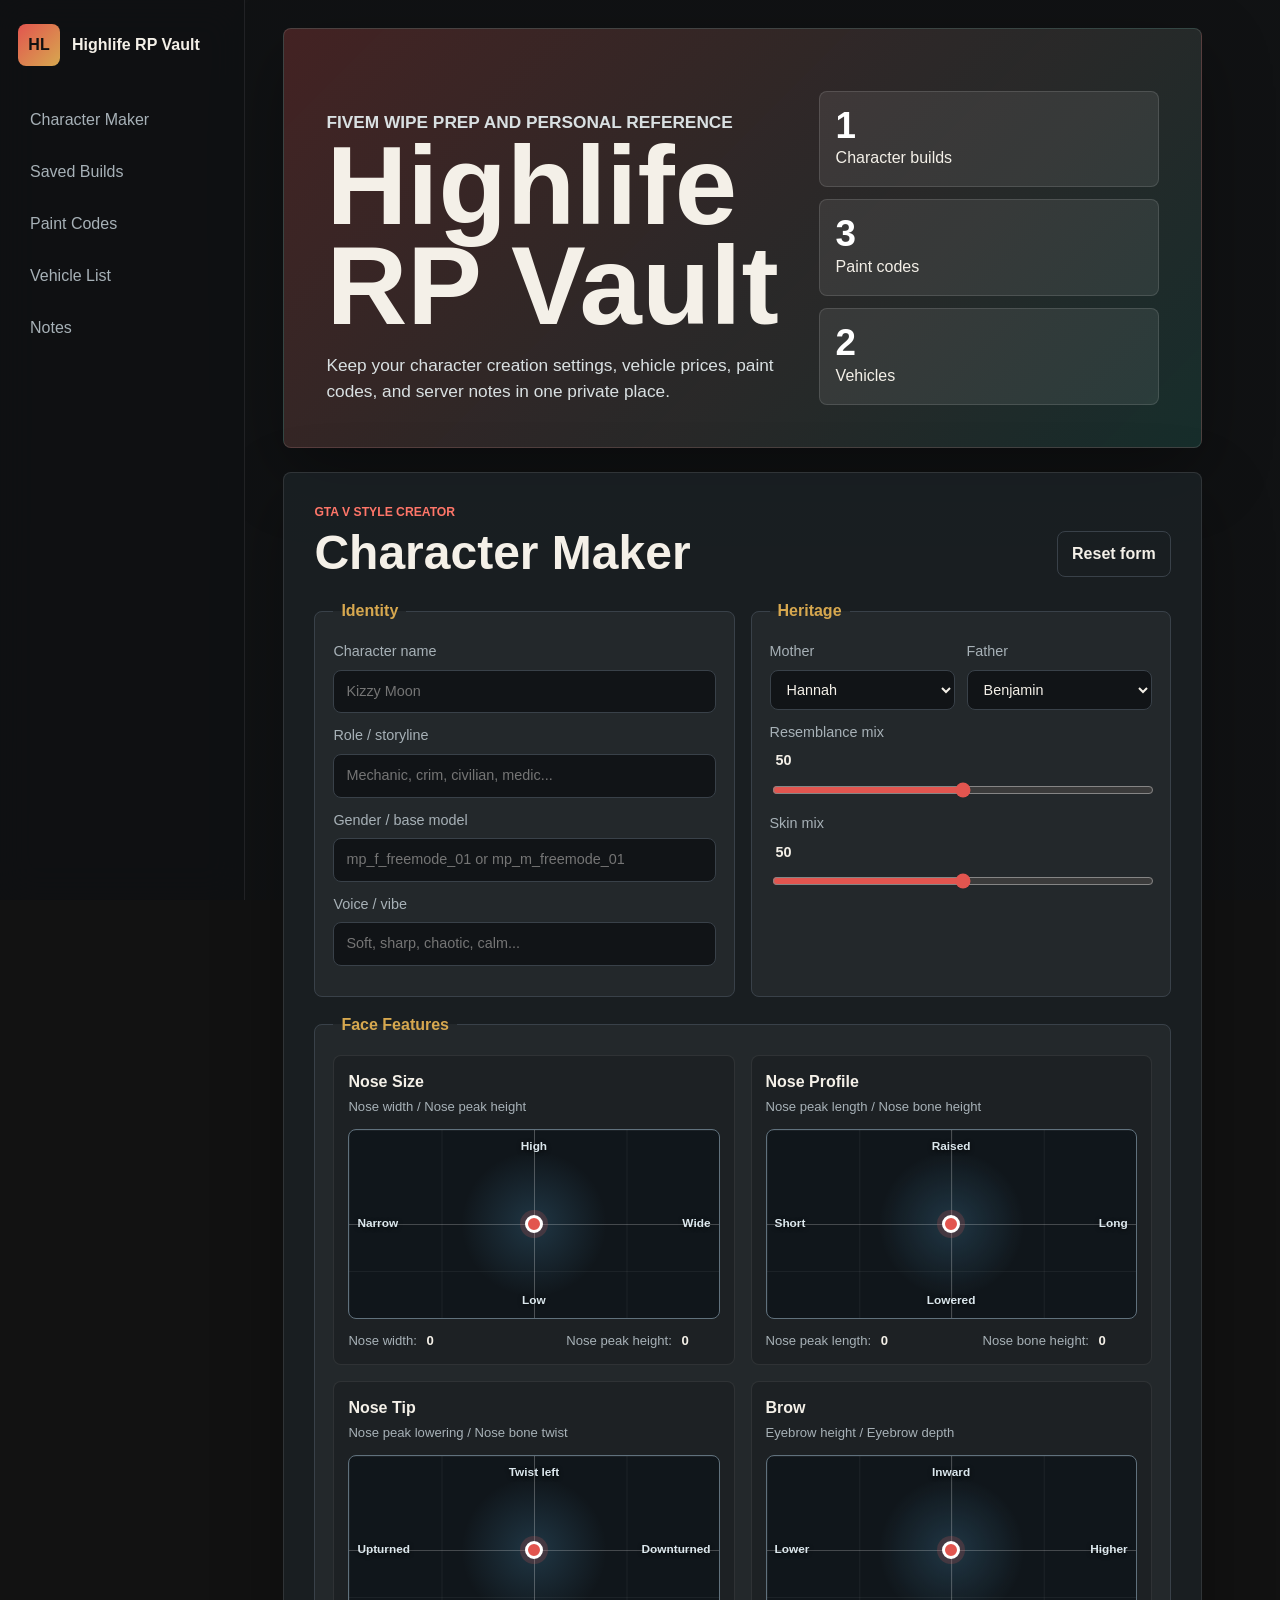
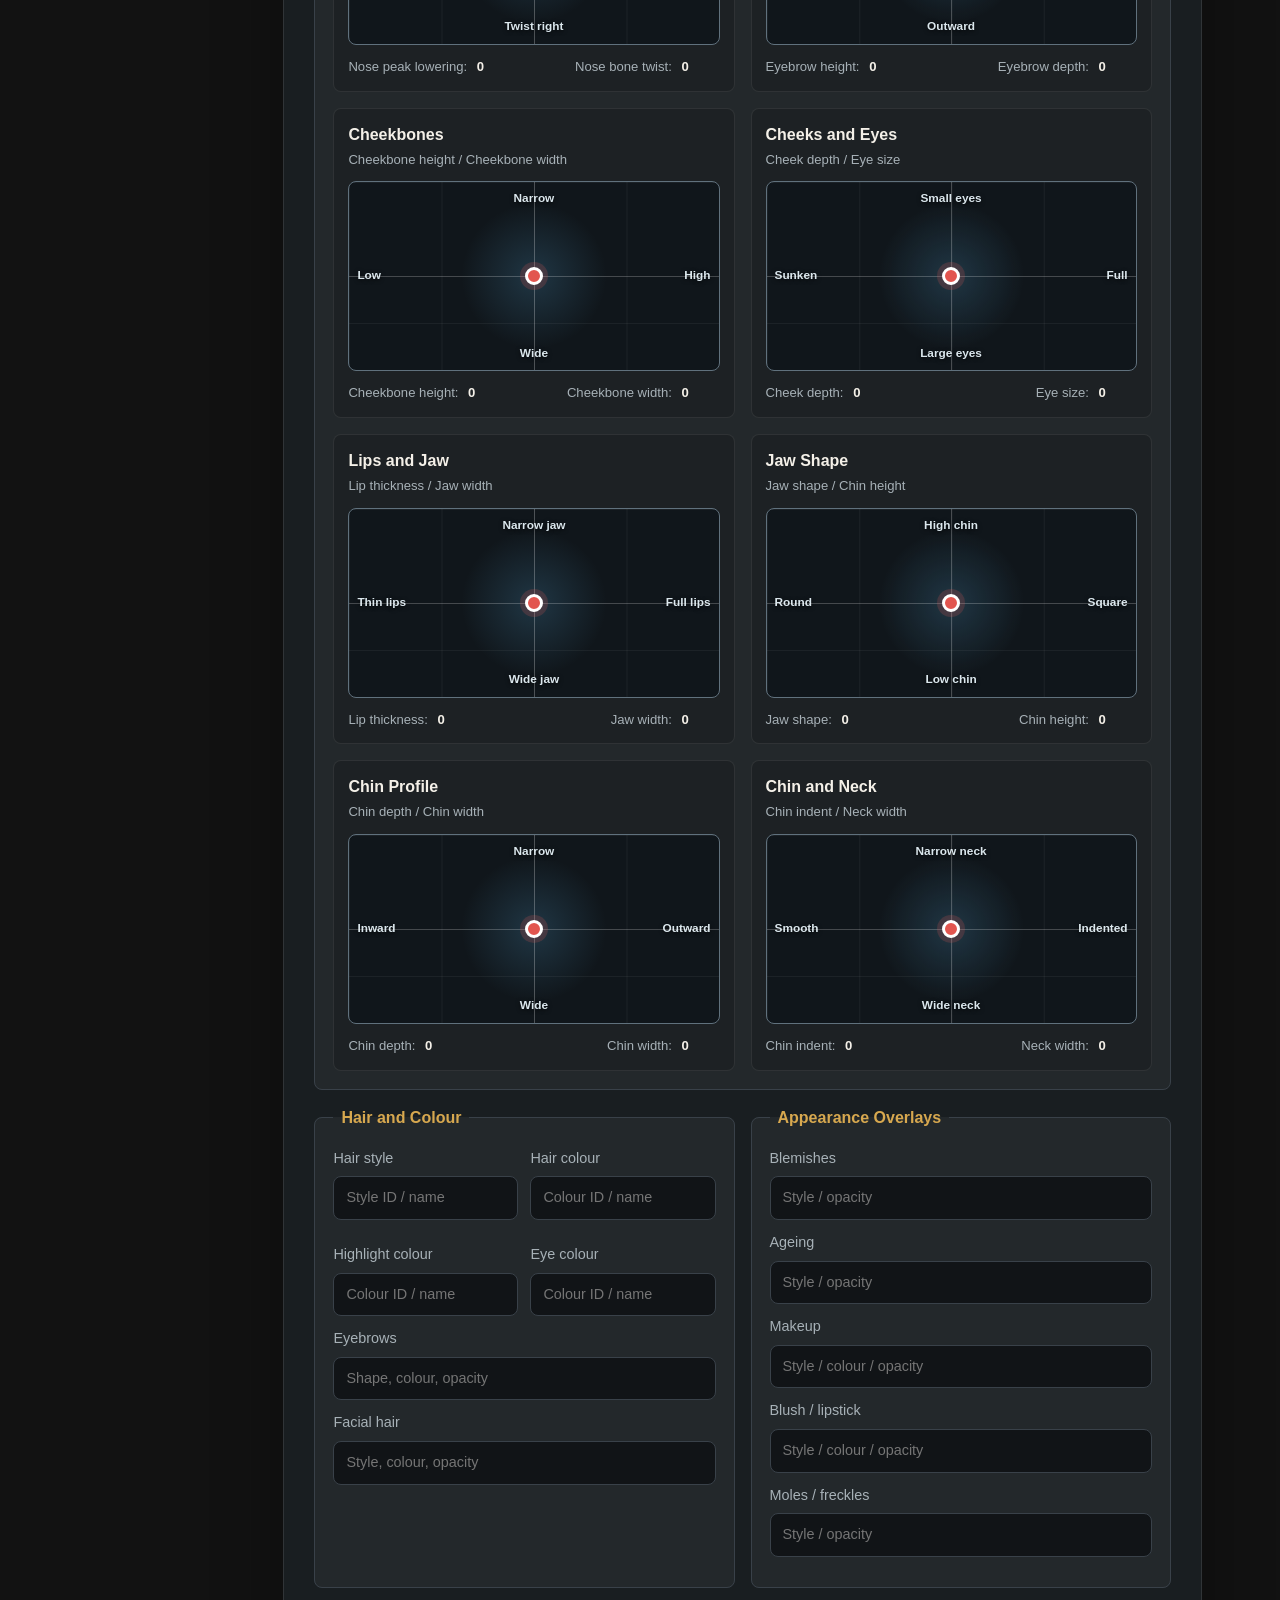
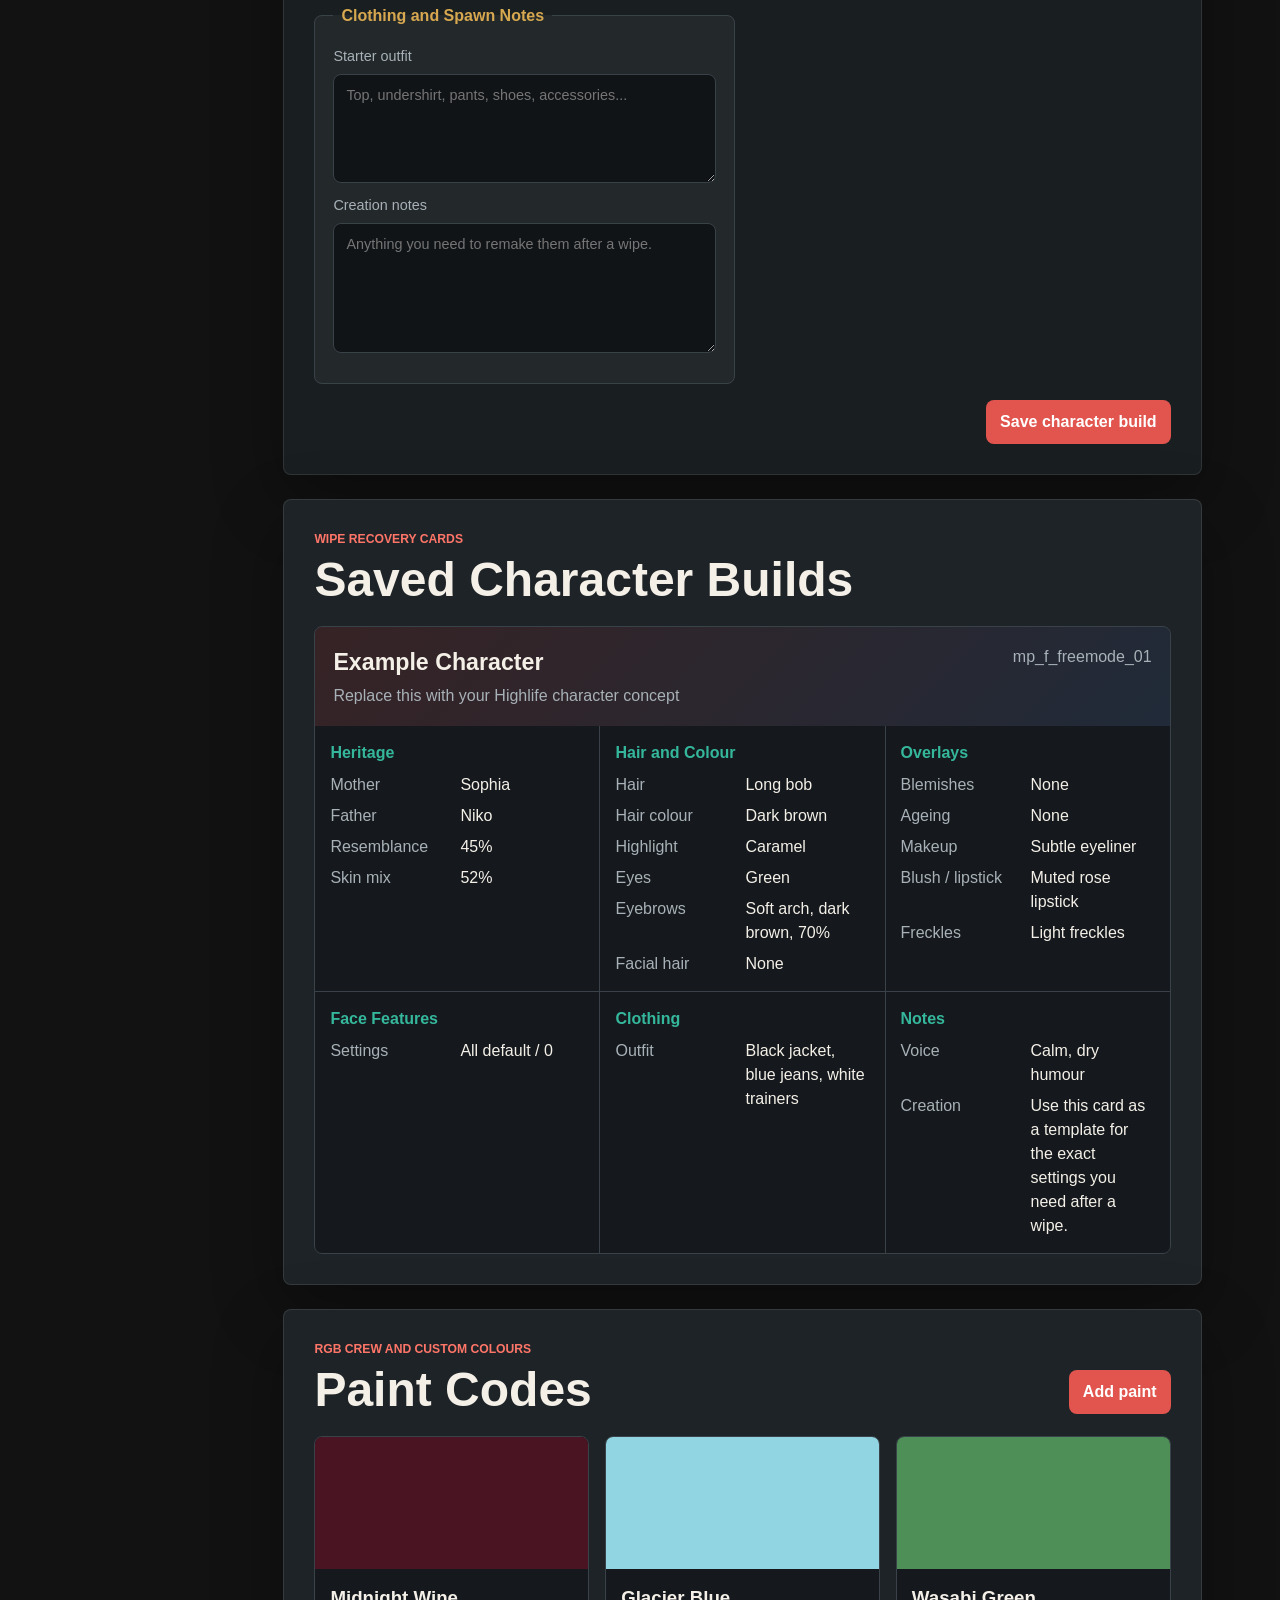
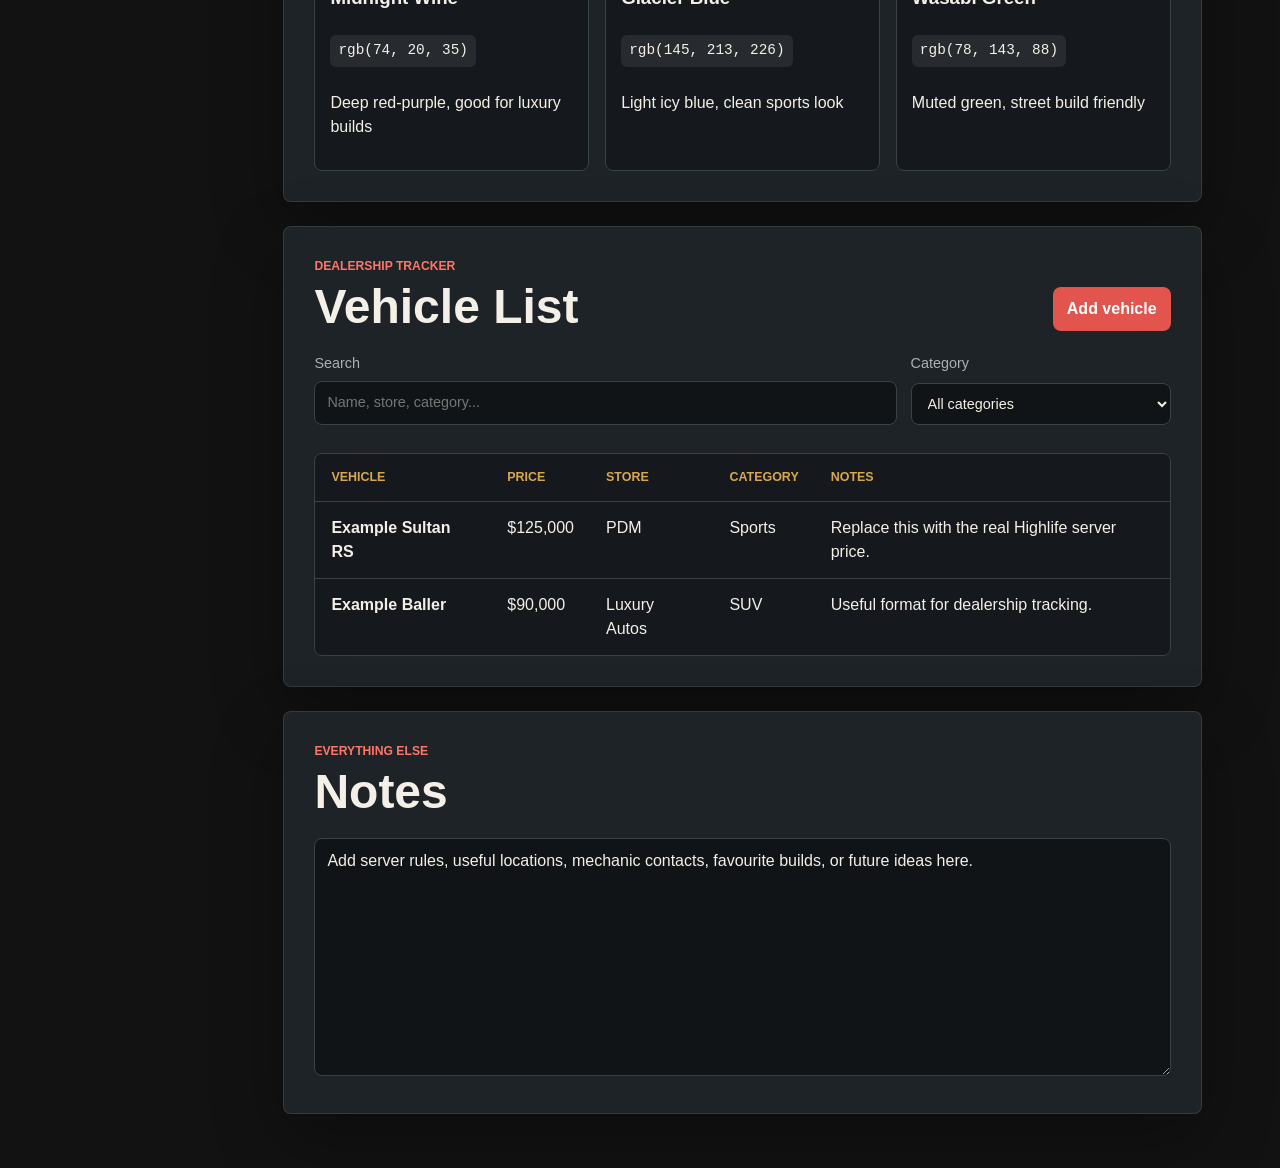
==== commit a9c3b64d: "Use dot grid controls for character face features" ====
--- a/index.html
+++ b/index.html
@@ -4,6 +4,7 @@
     <meta charset="utf-8" />
     <meta name="viewport" content="width=device-width, initial-scale=1" />
     <title>Highlife RP Vault</title>
+    <link rel="icon" href="favicon.svg" type="image/svg+xml" />
     <link rel="stylesheet" href="styles.css" />
   </head>
   <body>
@@ -72,7 +73,7 @@
 
           <fieldset class="form-card large-card">
             <legend>Face Features</legend>
-            <div id="featureSliders" class="slider-grid"></div>
+            <div id="featurePads" class="pad-grid"></div>
           </fieldset>
 
           <fieldset class="form-card">
--- a/styles.css
+++ b/styles.css
@@ -294,10 +294,131 @@
   grid-template-columns: repeat(3, minmax(0, 1fr));
 }
 
-.slider-grid {
+.pad-grid {
   display: grid;
   grid-template-columns: repeat(2, minmax(0, 1fr));
-  column-gap: 18px;
+  gap: 16px;
+}
+
+.feature-pad-card {
+  min-width: 0;
+  display: grid;
+  gap: 12px;
+  padding: 14px;
+  border: 1px solid rgba(255, 255, 255, 0.08);
+  border-radius: 8px;
+  background: rgba(0, 0, 0, 0.16);
+}
+
+.pad-card-header {
+  display: grid;
+  gap: 3px;
+}
+
+.pad-card-header strong {
+  color: var(--ink);
+}
+
+.pad-card-header span,
+.pad-values {
+  color: var(--muted);
+  font-size: 0.82rem;
+}
+
+.feature-pad {
+  --dot-x: 50%;
+  --dot-y: 50%;
+  position: relative;
+  min-height: 190px;
+  border: 1px solid #60717d;
+  border-radius: 8px;
+  background:
+    linear-gradient(rgba(255, 255, 255, 0.05) 1px, transparent 1px),
+    linear-gradient(90deg, rgba(255, 255, 255, 0.05) 1px, transparent 1px),
+    radial-gradient(circle at 50% 50%, rgba(102, 199, 255, 0.18), transparent 35%),
+    #10161b;
+  background-size: 25% 25%, 25% 25%, auto, auto;
+  touch-action: none;
+  user-select: none;
+}
+
+.feature-pad:focus {
+  outline: 2px solid var(--blue);
+  outline-offset: 3px;
+}
+
+.pad-cross {
+  position: absolute;
+  background: rgba(255, 255, 255, 0.22);
+  pointer-events: none;
+}
+
+.pad-cross.horizontal {
+  left: 0;
+  right: 0;
+  top: 50%;
+  height: 1px;
+}
+
+.pad-cross.vertical {
+  top: 0;
+  bottom: 0;
+  left: 50%;
+  width: 1px;
+}
+
+.pad-dot {
+  position: absolute;
+  left: var(--dot-x);
+  top: var(--dot-y);
+  width: 18px;
+  height: 18px;
+  border: 3px solid #fff;
+  border-radius: 50%;
+  background: var(--accent);
+  box-shadow: 0 0 0 5px rgba(226, 85, 79, 0.2);
+  transform: translate(-50%, -50%);
+  pointer-events: none;
+}
+
+.axis-label {
+  position: absolute;
+  color: #dbe7ed;
+  font-size: 0.74rem;
+  font-weight: 800;
+  text-shadow: 0 1px 4px rgba(0, 0, 0, 0.7);
+  pointer-events: none;
+}
+
+.axis-top {
+  top: 8px;
+  left: 50%;
+  transform: translateX(-50%);
+}
+
+.axis-right {
+  right: 8px;
+  top: 50%;
+  transform: translateY(-50%);
+}
+
+.axis-bottom {
+  bottom: 8px;
+  left: 50%;
+  transform: translateX(-50%);
+}
+
+.axis-left {
+  left: 8px;
+  top: 50%;
+  transform: translateY(-50%);
+}
+
+.pad-values {
+  display: flex;
+  justify-content: space-between;
+  gap: 10px;
+  flex-wrap: wrap;
 }
 
 .maker-actions {
@@ -539,7 +660,7 @@
 
   .two-col,
   .three-col,
-  .slider-grid,
+  .pad-grid,
   .table-tools {
     grid-template-columns: 1fr;
   }
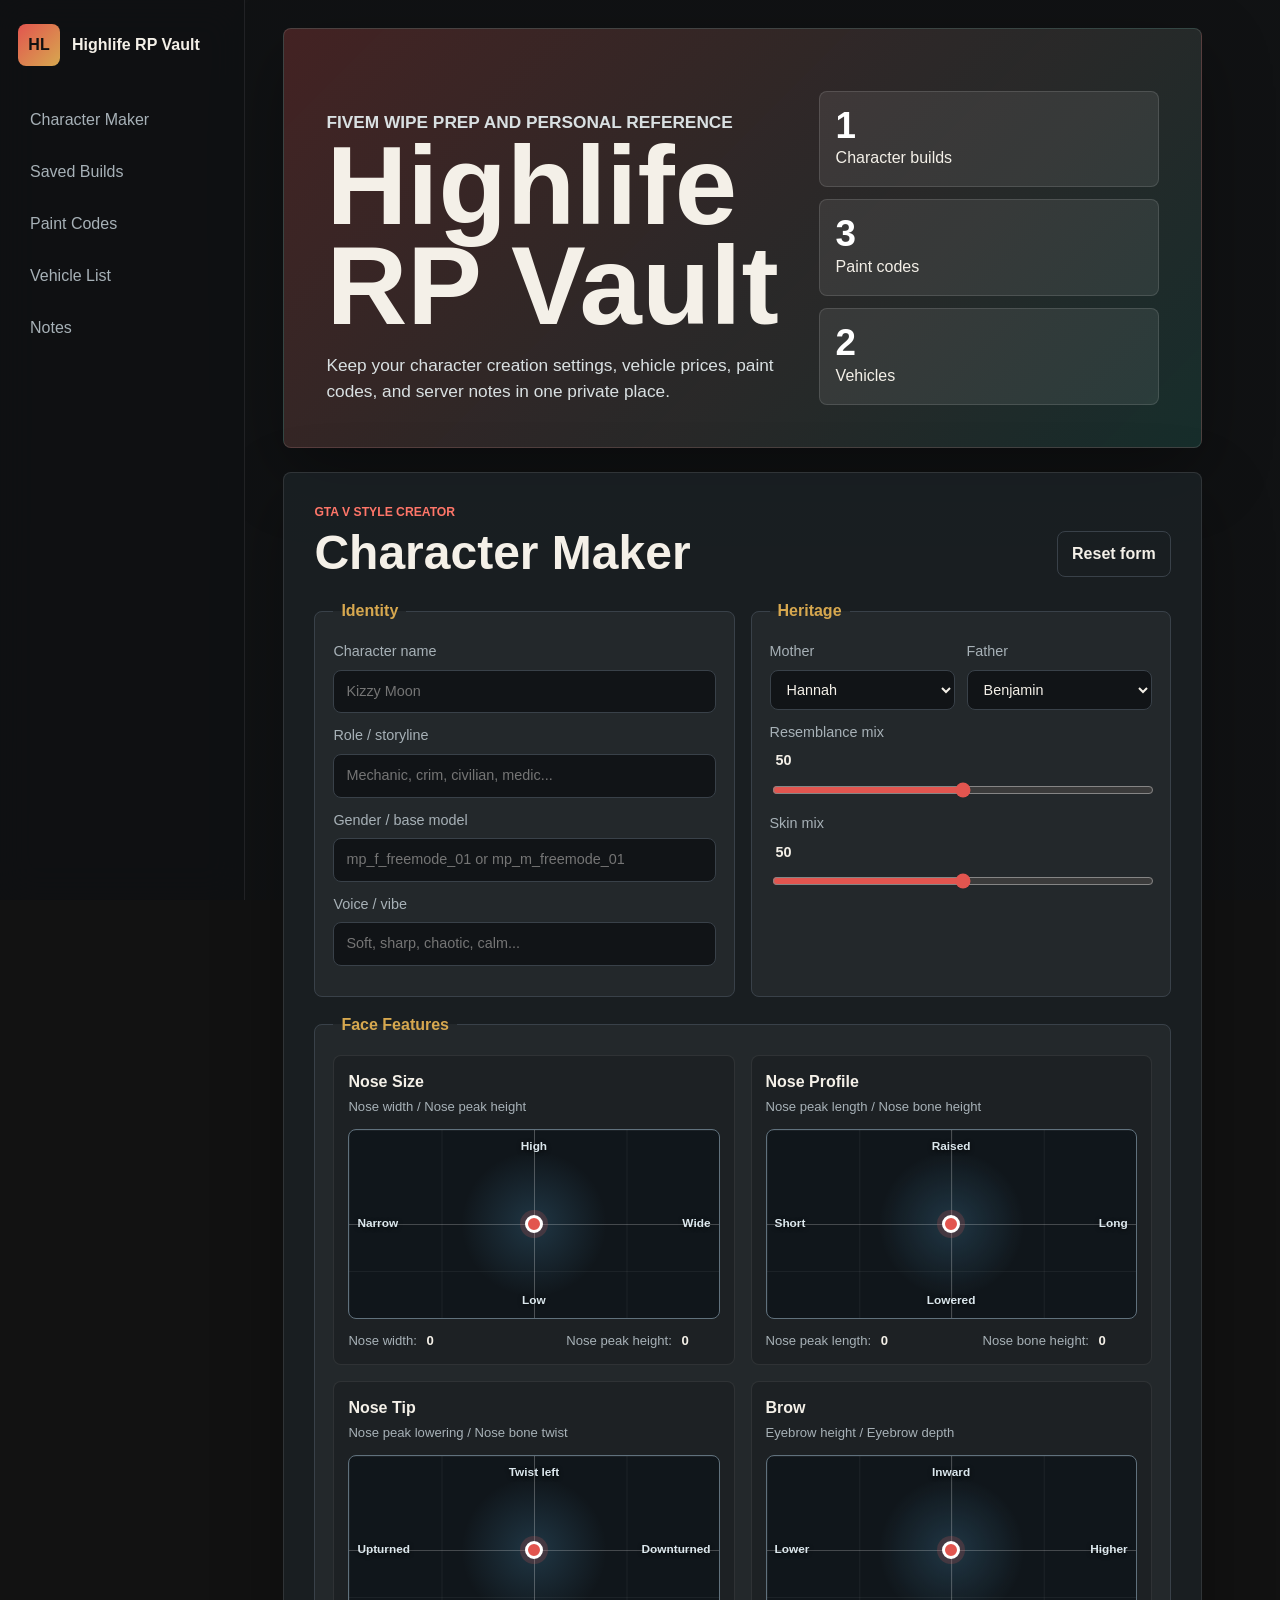
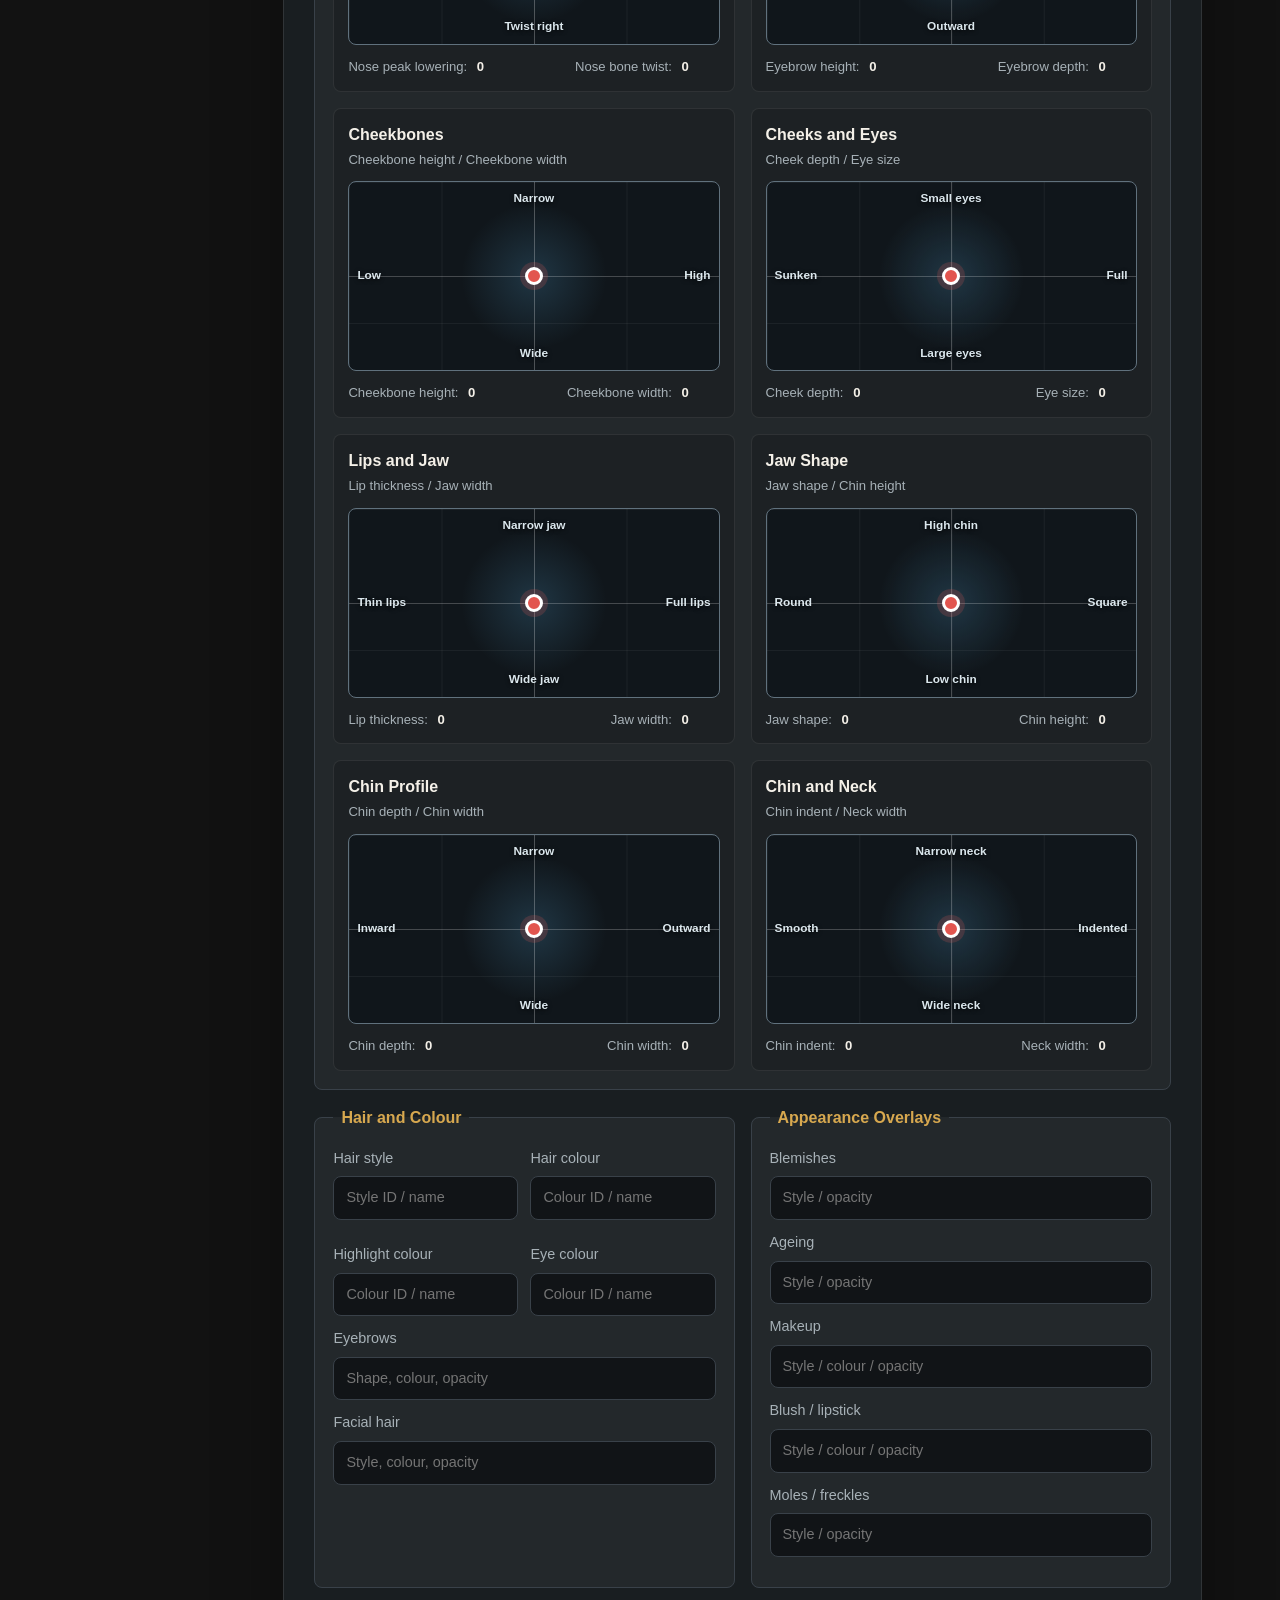
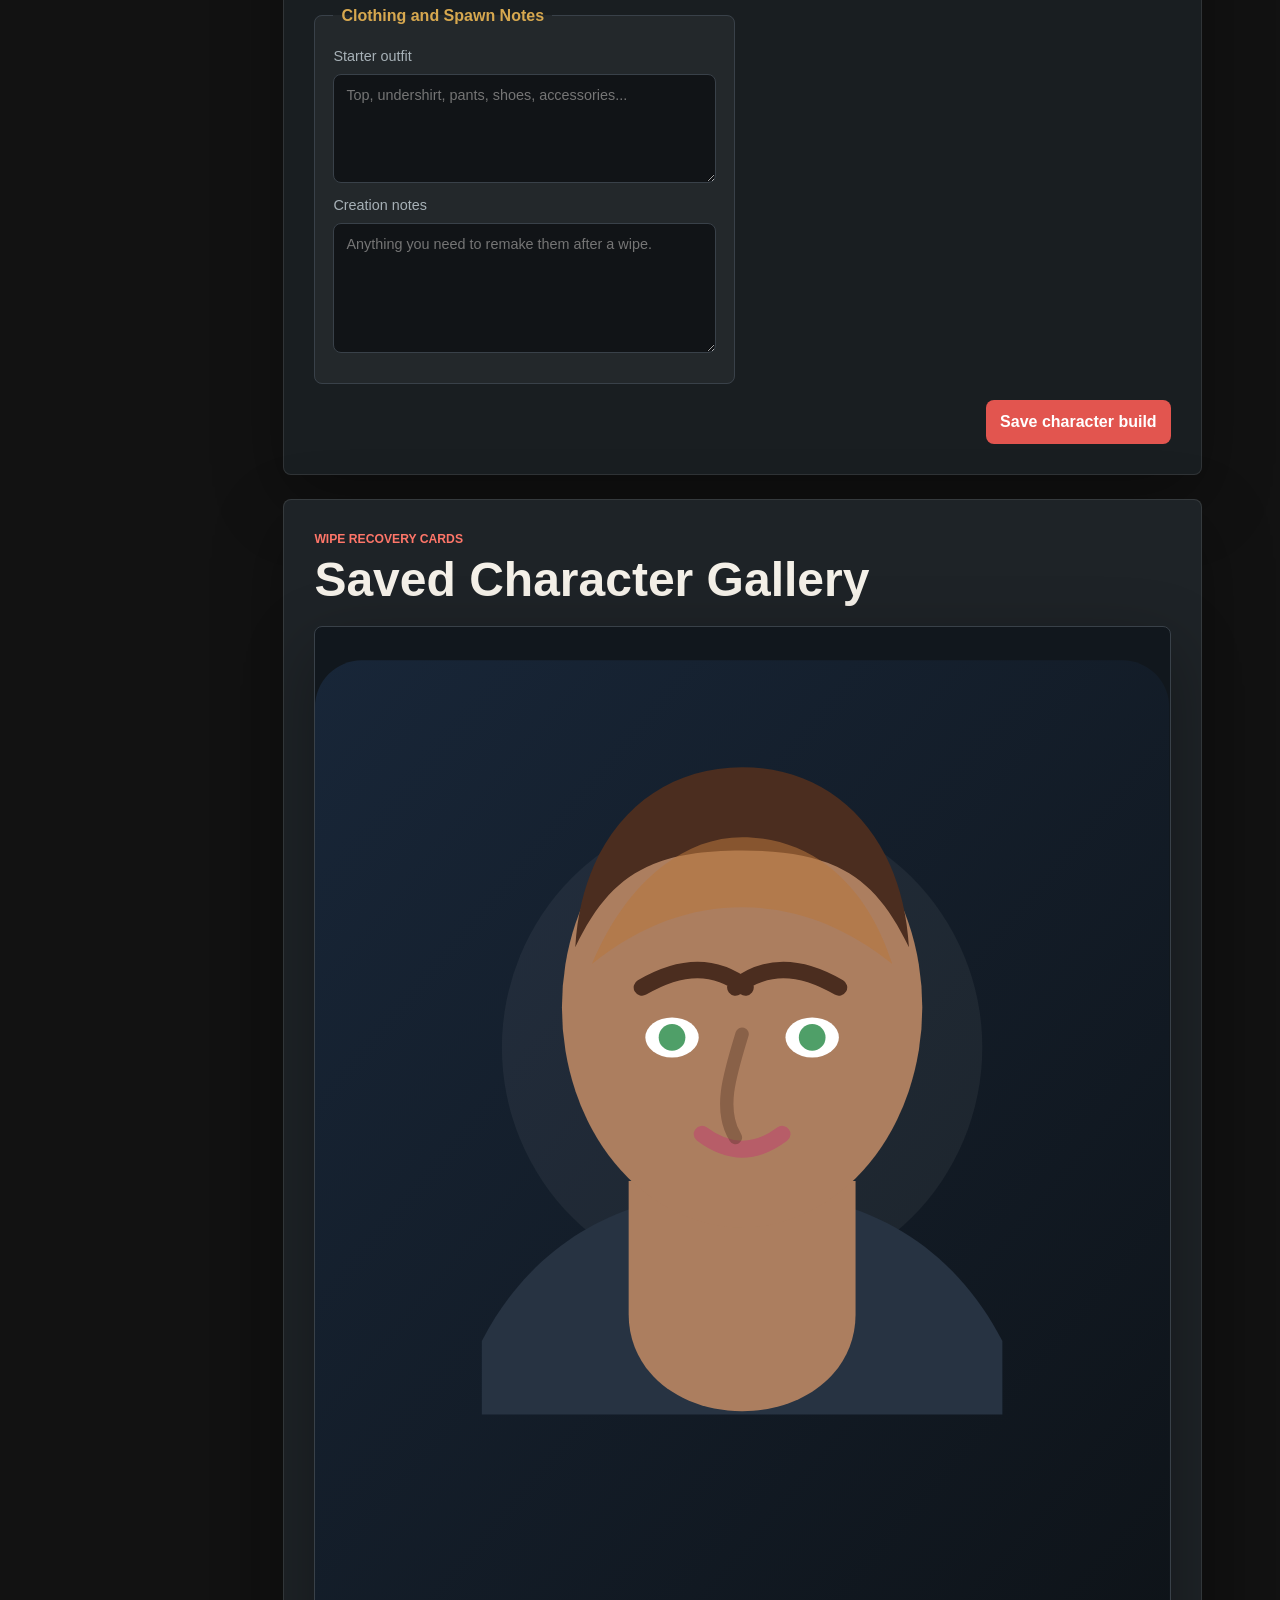
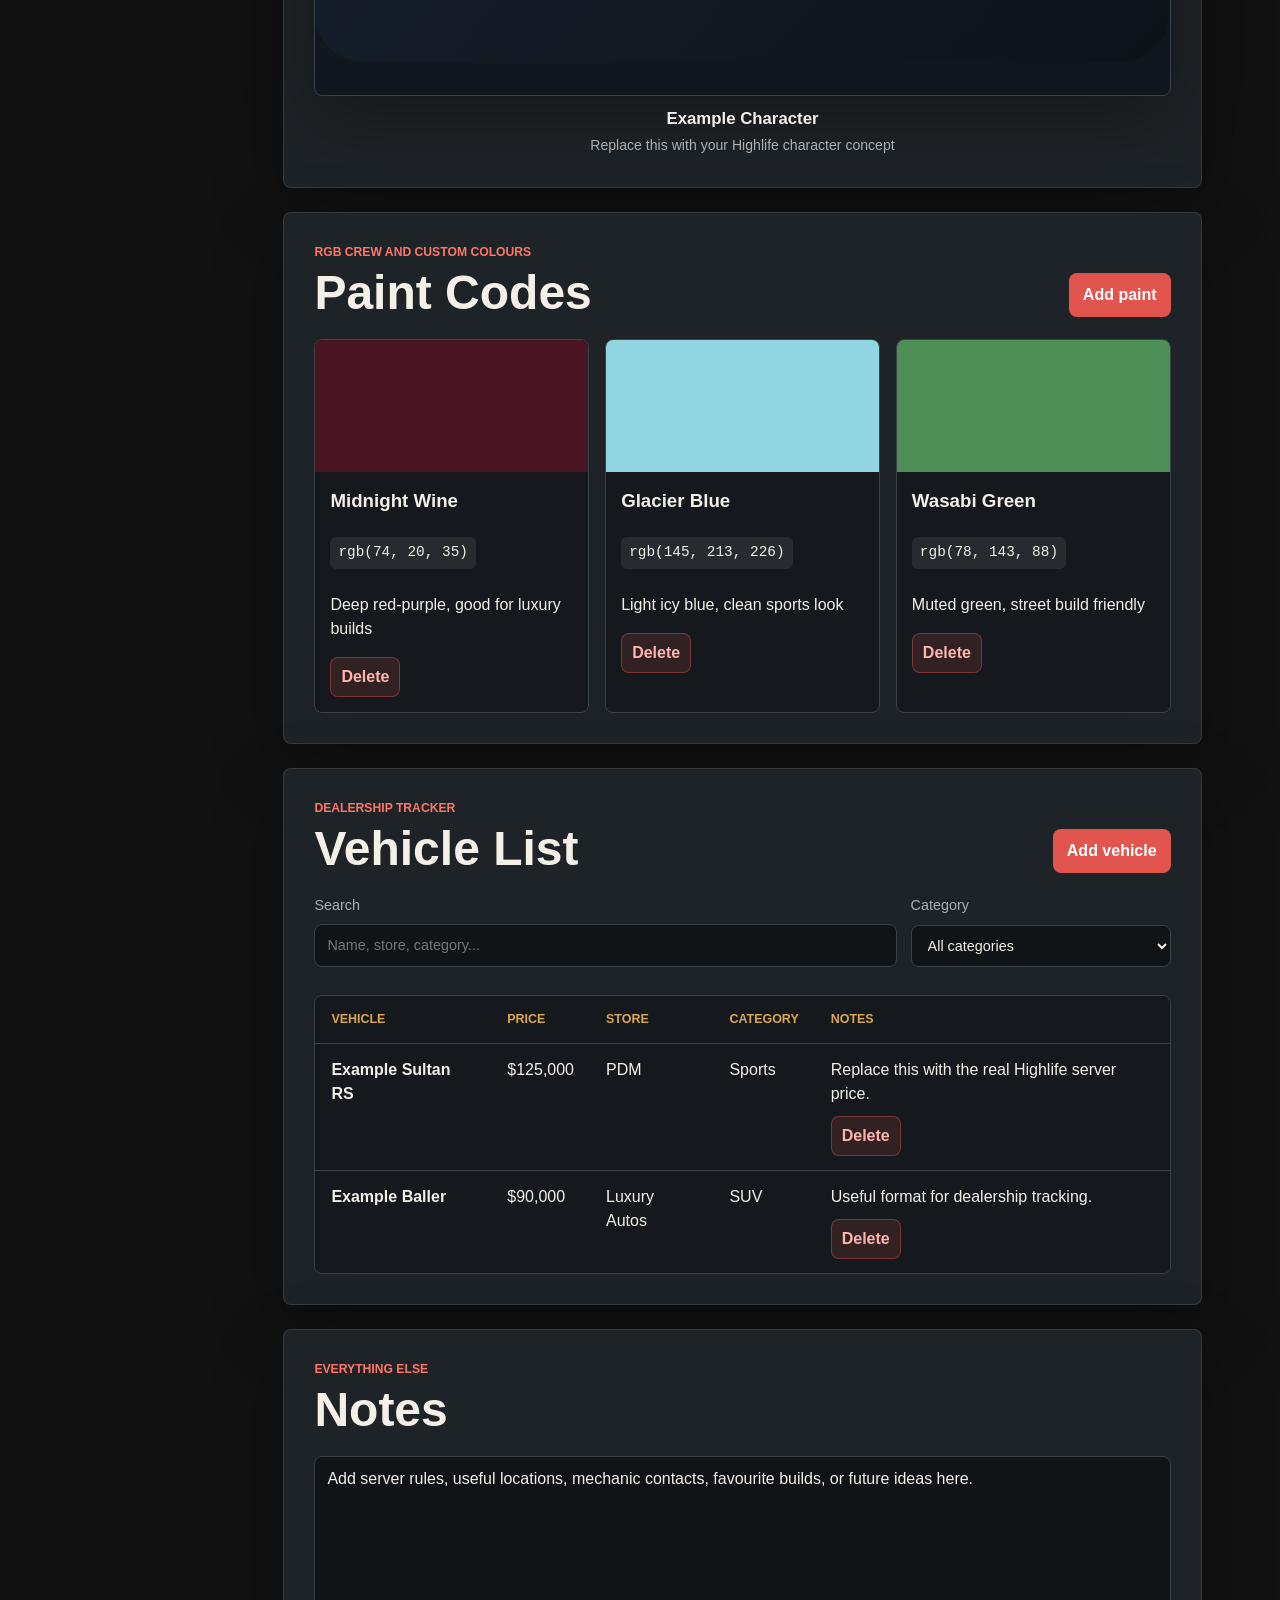
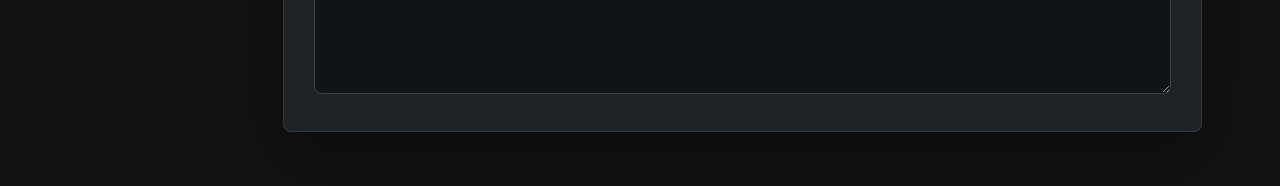
==== commit 92a681c0: "Show character gallery with clickable previews" ====
--- a/index.html
+++ b/index.html
@@ -113,7 +113,7 @@
         <div class="section-heading">
           <div>
             <p class="eyebrow">Wipe recovery cards</p>
-            <h2>Saved Character Builds</h2>
+            <h2>Saved Character Gallery</h2>
           </div>
         </div>
         <div id="characterGrid" class="character-list"></div>
@@ -201,6 +201,15 @@
       </form>
     </dialog>
 
+    <dialog id="characterDetailsDialog" class="character-dialog">
+      <div class="dialog-shell">
+        <div id="characterDetails"></div>
+        <div class="dialog-actions">
+          <button id="closeCharacterDetails" class="primary-button" type="button">Close</button>
+        </div>
+      </div>
+    </dialog>
+
     <script src="script.js"></script>
   </body>
 </html>
--- a/styles.css
+++ b/styles.css
@@ -213,6 +213,26 @@
   color: #1b1111;
 }
 
+.danger-button {
+  min-height: 34px;
+  border-radius: 8px;
+  padding: 7px 10px;
+  background: rgba(226, 85, 79, 0.14);
+  border: 1px solid rgba(226, 85, 79, 0.42);
+  color: #ffb4ad;
+  font-weight: 800;
+}
+
+.danger-button:hover {
+  background: rgba(226, 85, 79, 0.28);
+  color: #fff;
+}
+
+.table-delete {
+  display: block;
+  margin-top: 10px;
+}
+
 .ghost-button {
   border: 1px solid var(--line);
   background: transparent;
@@ -429,7 +449,48 @@
 
 .character-list {
   display: grid;
-  gap: 16px;
+  grid-template-columns: repeat(auto-fit, minmax(180px, 1fr));
+  gap: 18px;
+}
+
+.character-tile {
+  display: grid;
+  gap: 10px;
+  align-content: start;
+}
+
+.portrait-button {
+  width: 100%;
+  padding: 0;
+  border: 1px solid var(--line);
+  border-radius: 8px;
+  background: #11171d;
+  overflow: hidden;
+  box-shadow: var(--shadow);
+}
+
+.portrait-button:hover {
+  border-color: var(--blue);
+  transform: translateY(-2px);
+}
+
+.character-portrait {
+  display: block;
+  width: 100%;
+  aspect-ratio: 4 / 5;
+}
+
+.character-tile h3 {
+  margin: 0;
+  text-align: center;
+  font-size: 1.05rem;
+}
+
+.character-tile p {
+  margin: -6px 0 0;
+  color: var(--muted);
+  text-align: center;
+  font-size: 0.88rem;
 }
 
 .character-card {
@@ -457,6 +518,19 @@
   color: var(--muted);
 }
 
+.character-detail-top {
+  display: grid;
+  place-items: center;
+  padding: 18px;
+  background: #11171d;
+}
+
+.character-detail-top .character-portrait {
+  width: min(260px, 100%);
+  border: 1px solid var(--line);
+  border-radius: 8px;
+}
+
 .build-grid {
   display: grid;
   grid-template-columns: repeat(3, minmax(0, 1fr));
@@ -580,6 +654,19 @@
   box-shadow: var(--shadow);
 }
 
+.character-dialog {
+  width: min(1040px, calc(100% - 28px));
+  max-height: 90vh;
+  overflow: auto;
+  padding: 0;
+}
+
+.dialog-shell {
+  display: grid;
+  gap: 16px;
+  padding: 18px;
+}
+
 dialog::backdrop {
   background: rgba(0, 0, 0, 0.68);
 }
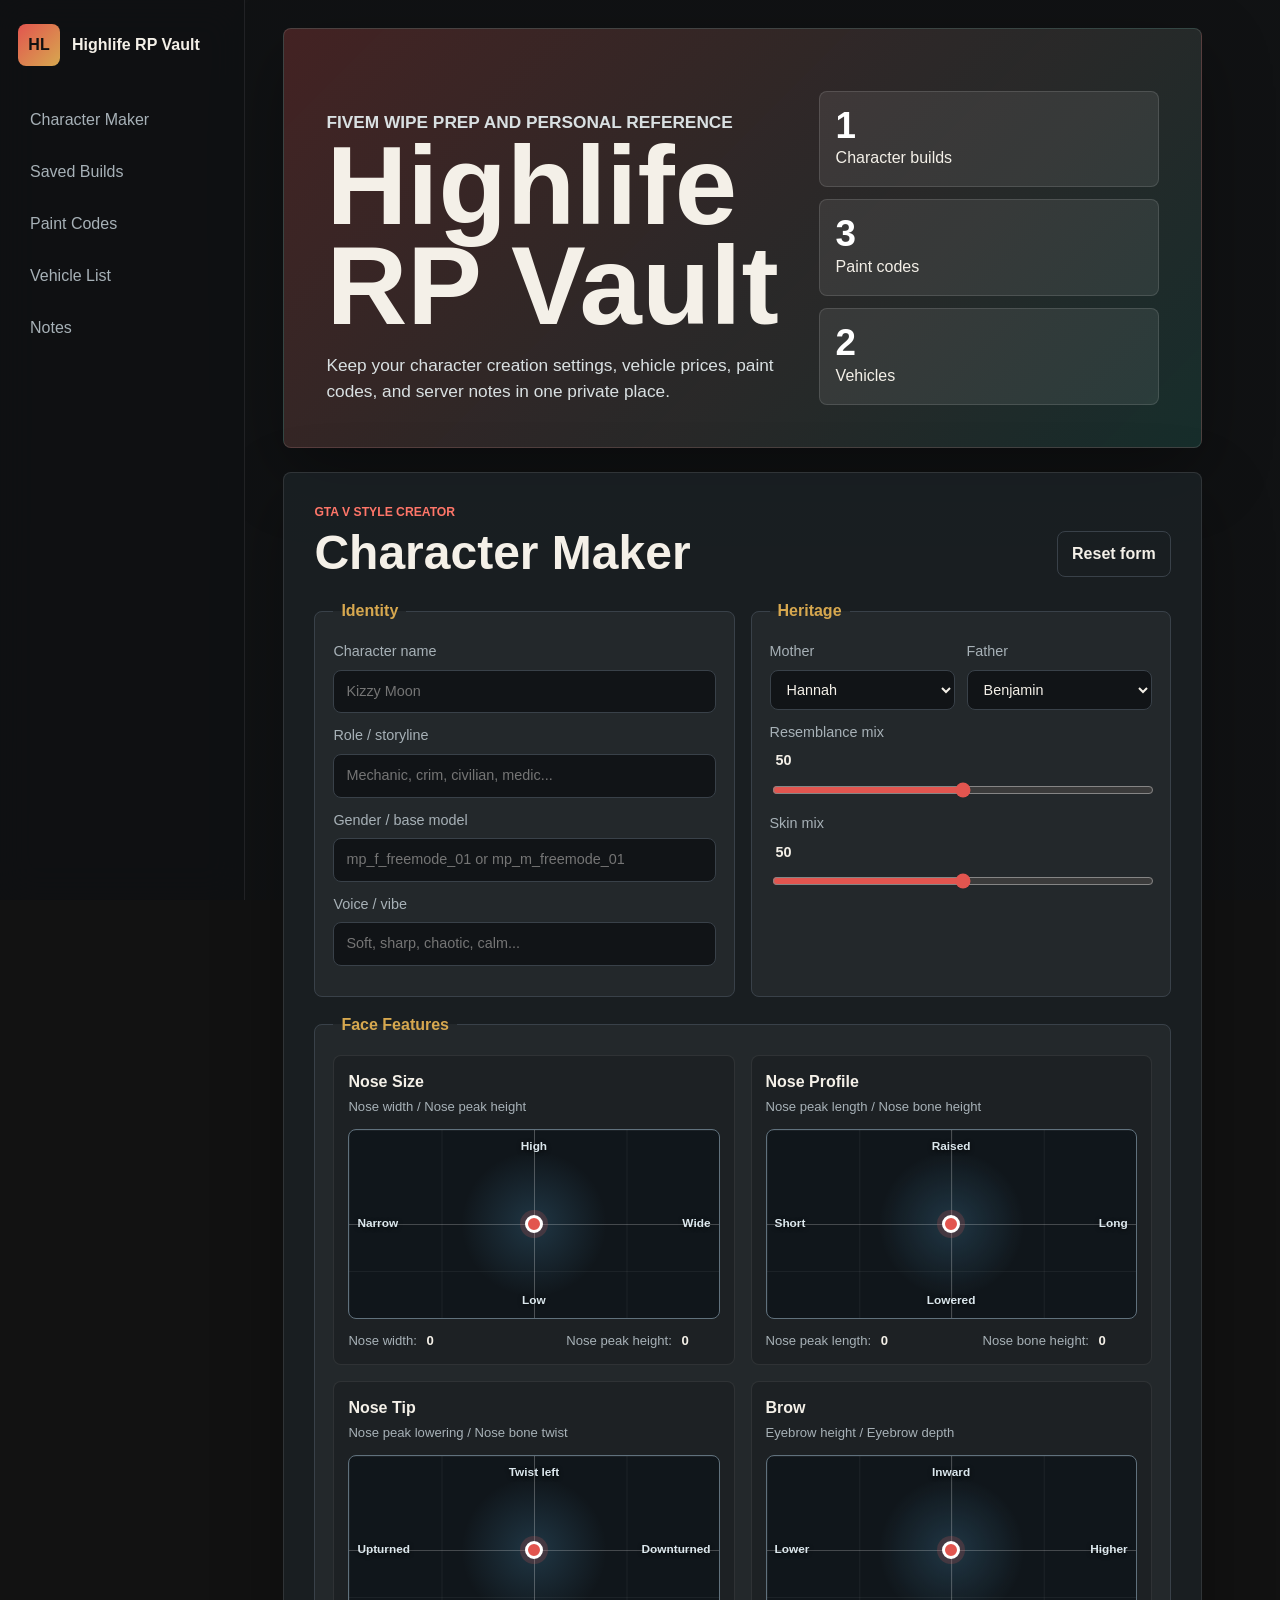
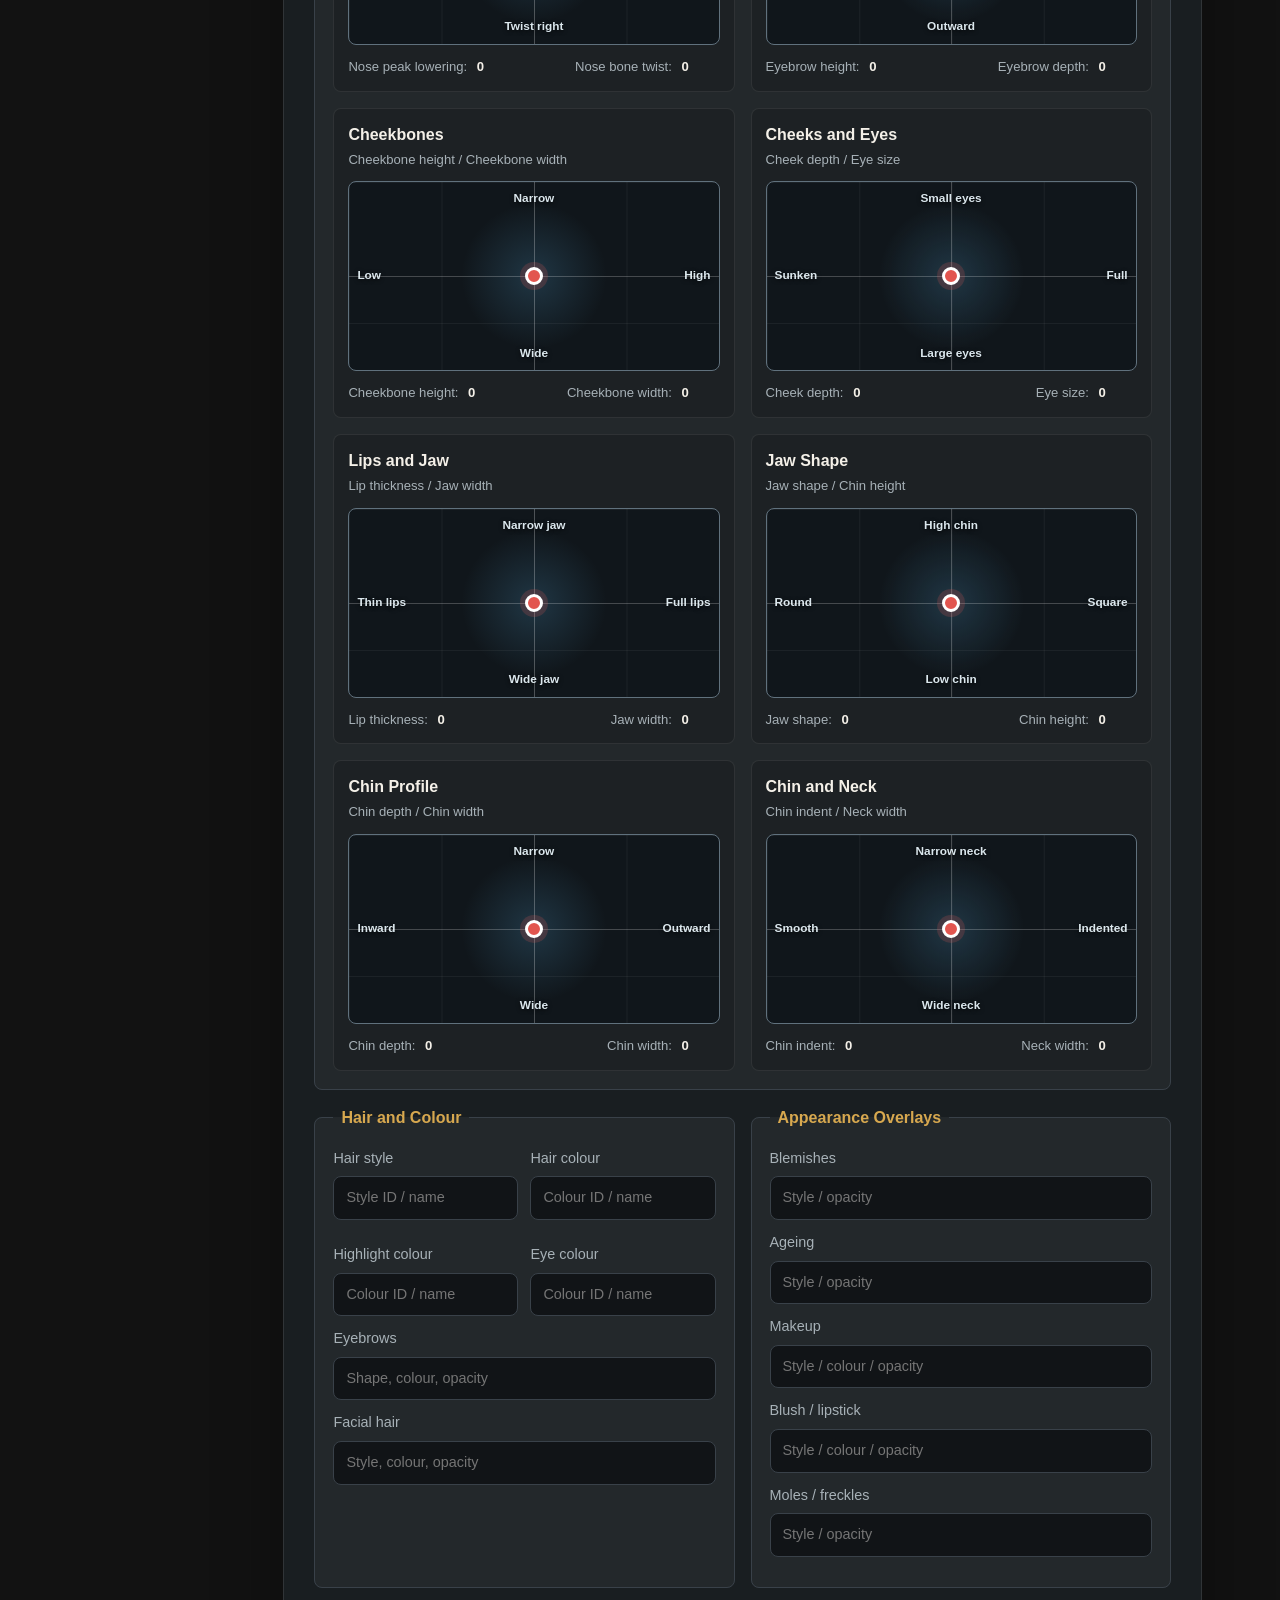
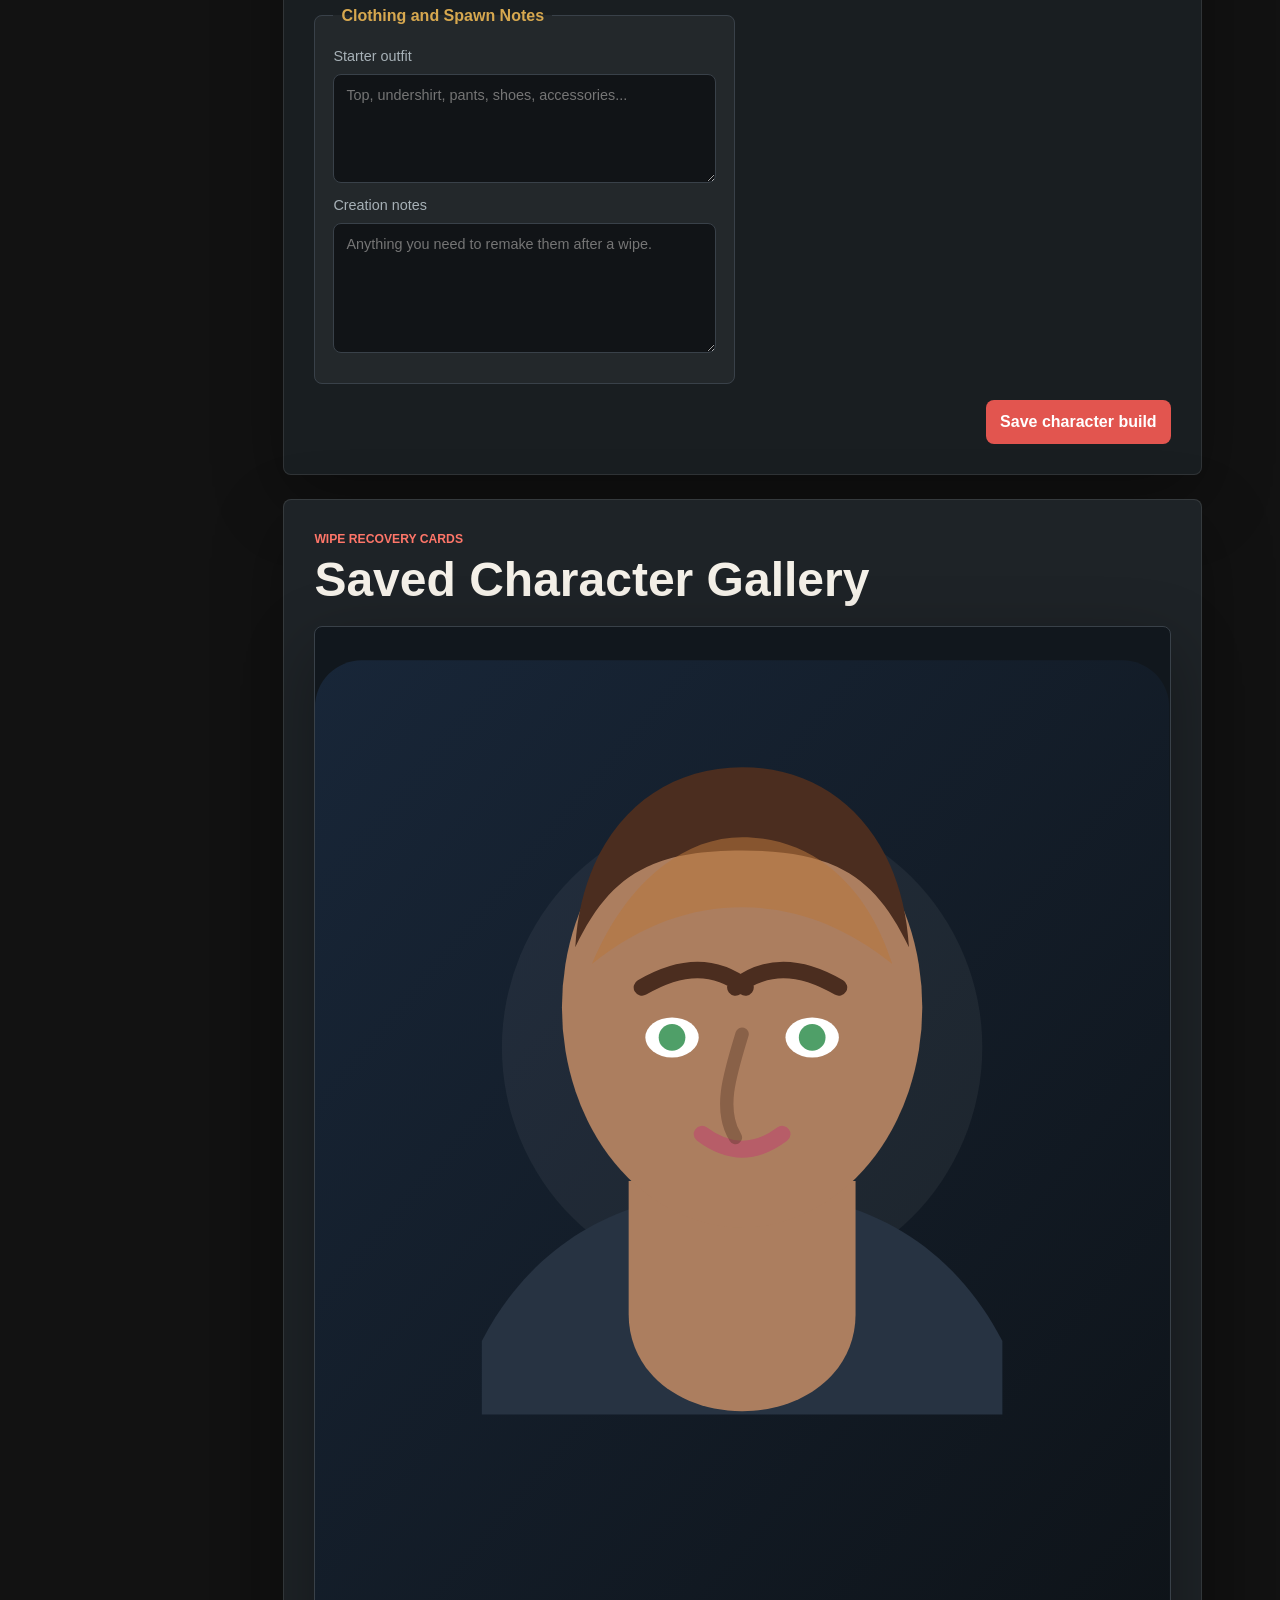
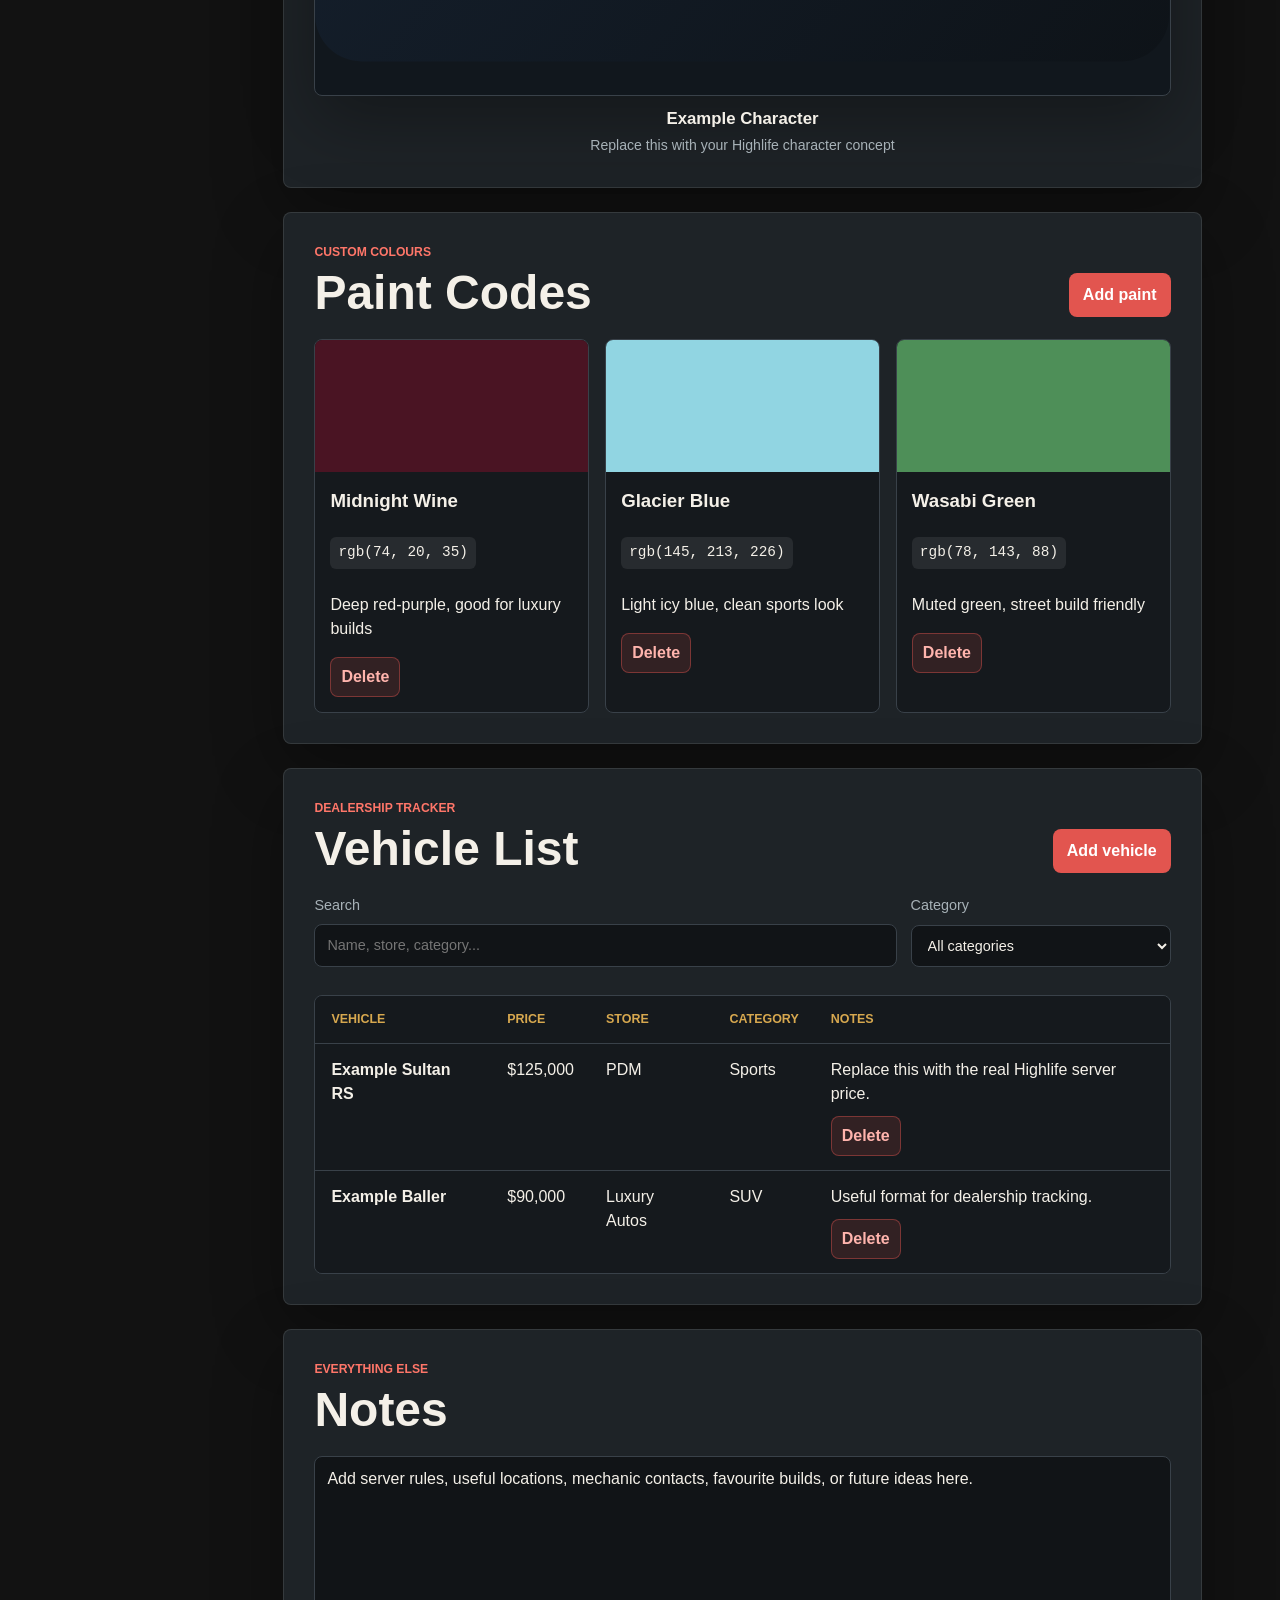
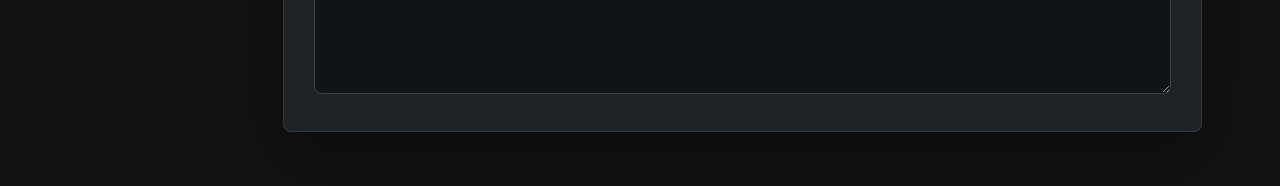
==== commit f84a1b6e: "Update Highlife RP vault" ====
--- a/index.html
+++ b/index.html
@@ -122,7 +122,7 @@
       <section id="paint" class="panel">
         <div class="section-heading">
           <div>
-            <p class="eyebrow">RGB crew and custom colours</p>
+            <p class="eyebrow">Custom colours</p>
             <h2>Paint Codes</h2>
           </div>
           <button class="primary-button" data-open-dialog="paintDialog" type="button">Add paint</button>
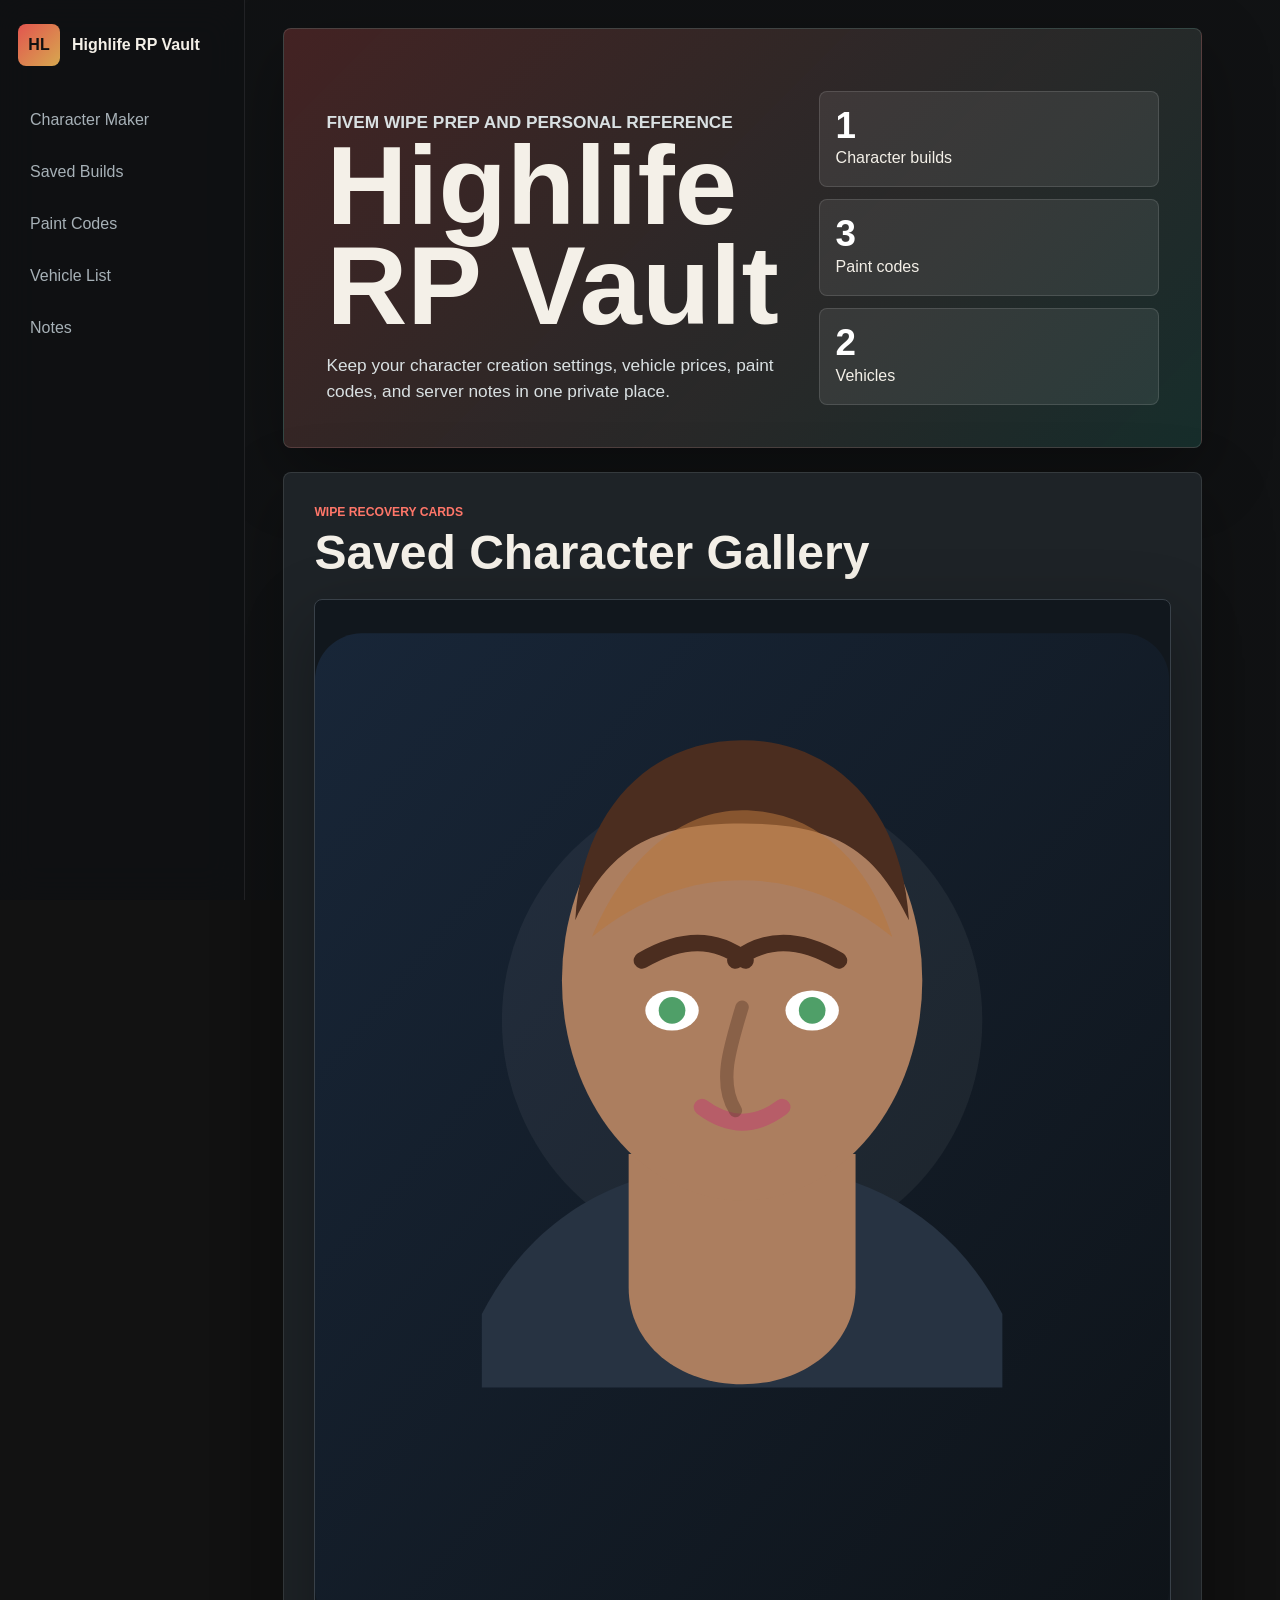
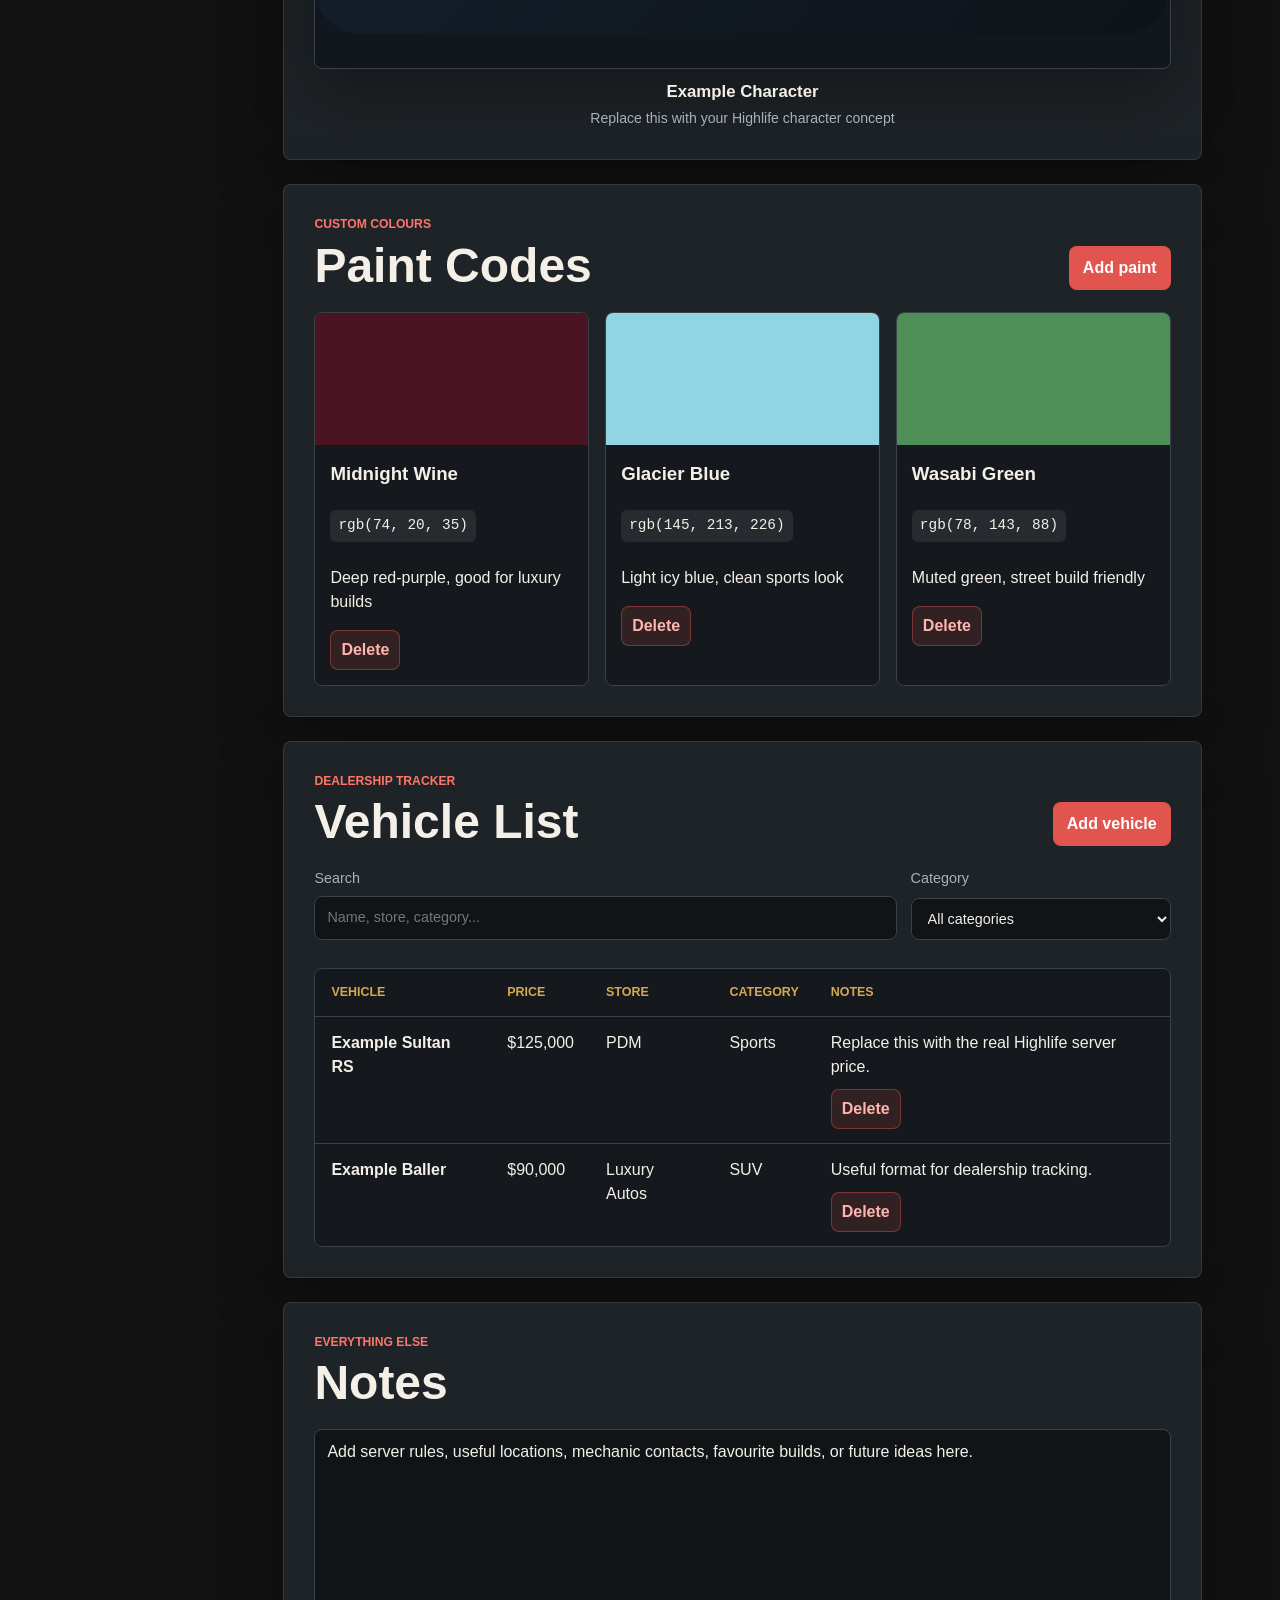
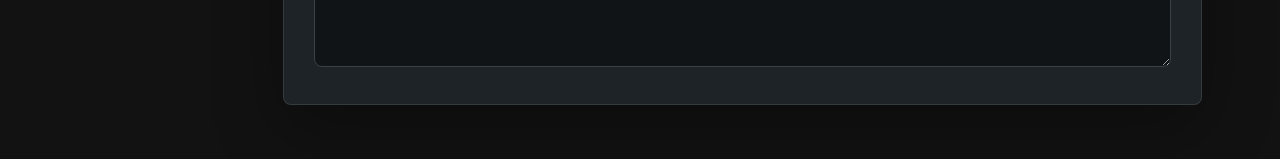
==== commit f68f9058: "Move character maker to its own page" ====
--- a/index.html
+++ b/index.html
@@ -9,12 +9,12 @@
   </head>
   <body>
     <aside class="sidebar">
-      <a class="brand" href="#top" aria-label="Highlife RP Vault home">
+      <a class="brand" href="index.html" aria-label="Highlife RP Vault home">
         <span>HL</span>
         <strong>Highlife RP Vault</strong>
       </a>
       <nav aria-label="Main navigation">
-        <a href="#maker">Character Maker</a>
+        <a href="character-maker.html">Character Maker</a>
         <a href="#characters">Saved Builds</a>
         <a href="#paint">Paint Codes</a>
         <a href="#cars">Vehicle List</a>
@@ -37,76 +37,6 @@
           <span><strong id="paintCount">0</strong> Paint codes</span>
           <span><strong id="carCount">0</strong> Vehicles</span>
         </div>
-      </section>
-
-      <section id="maker" class="panel feature-panel">
-        <div class="section-heading">
-          <div>
-            <p class="eyebrow">GTA V style creator</p>
-            <h2>Character Maker</h2>
-          </div>
-          <button id="resetCharacterForm" class="ghost-button" type="button">Reset form</button>
-        </div>
-
-        <form id="characterMakerForm" class="maker-grid">
-          <fieldset class="form-card">
-            <legend>Identity</legend>
-            <label>Character name<input name="name" required placeholder="Kizzy Moon" /></label>
-            <label>Role / storyline<input name="role" placeholder="Mechanic, crim, civilian, medic..." /></label>
-            <label>Gender / base model<input name="model" placeholder="mp_f_freemode_01 or mp_m_freemode_01" /></label>
-            <label>Voice / vibe<input name="voice" placeholder="Soft, sharp, chaotic, calm..." /></label>
-          </fieldset>
-
-          <fieldset class="form-card">
-            <legend>Heritage</legend>
-            <div class="two-col">
-              <label>Mother<select name="mother" id="motherSelect"></select></label>
-              <label>Father<select name="father" id="fatherSelect"></select></label>
-            </div>
-            <label>Resemblance mix <output data-output-for="resemblance">50</output>
-              <input name="resemblance" type="range" min="0" max="100" value="50" />
-            </label>
-            <label>Skin mix <output data-output-for="skinMix">50</output>
-              <input name="skinMix" type="range" min="0" max="100" value="50" />
-            </label>
-          </fieldset>
-
-          <fieldset class="form-card large-card">
-            <legend>Face Features</legend>
-            <div id="featurePads" class="pad-grid"></div>
-          </fieldset>
-
-          <fieldset class="form-card">
-            <legend>Hair and Colour</legend>
-            <div class="two-col">
-              <label>Hair style<input name="hairStyle" placeholder="Style ID / name" /></label>
-              <label>Hair colour<input name="hairColor" placeholder="Colour ID / name" /></label>
-              <label>Highlight colour<input name="highlightColor" placeholder="Colour ID / name" /></label>
-              <label>Eye colour<input name="eyeColor" placeholder="Colour ID / name" /></label>
-            </div>
-            <label>Eyebrows<input name="eyebrows" placeholder="Shape, colour, opacity" /></label>
-            <label>Facial hair<input name="facialHair" placeholder="Style, colour, opacity" /></label>
-          </fieldset>
-
-          <fieldset class="form-card">
-            <legend>Appearance Overlays</legend>
-            <label>Blemishes<input name="blemishes" placeholder="Style / opacity" /></label>
-            <label>Ageing<input name="ageing" placeholder="Style / opacity" /></label>
-            <label>Makeup<input name="makeup" placeholder="Style / colour / opacity" /></label>
-            <label>Blush / lipstick<input name="blushLipstick" placeholder="Style / colour / opacity" /></label>
-            <label>Moles / freckles<input name="freckles" placeholder="Style / opacity" /></label>
-          </fieldset>
-
-          <fieldset class="form-card">
-            <legend>Clothing and Spawn Notes</legend>
-            <label>Starter outfit<textarea name="outfit" rows="4" placeholder="Top, undershirt, pants, shoes, accessories..."></textarea></label>
-            <label>Creation notes<textarea name="creation" rows="5" placeholder="Anything you need to remake them after a wipe."></textarea></label>
-          </fieldset>
-
-          <div class="maker-actions">
-            <button class="primary-button" type="submit">Save character build</button>
-          </div>
-        </form>
       </section>
 
       <section id="characters" class="panel">
--- a/styles.css
+++ b/styles.css
@@ -123,6 +123,11 @@
   overflow: hidden;
 }
 
+.compact-hero {
+  min-height: 260px;
+  grid-template-columns: 1fr;
+}
+
 .hero h1 {
   max-width: 760px;
   margin: 0 0 16px;
@@ -237,6 +242,23 @@
   border: 1px solid var(--line);
   background: transparent;
   color: var(--ink);
+}
+
+.ghost-link {
+  display: inline-flex;
+  align-items: center;
+  justify-content: center;
+  min-height: 42px;
+  border: 1px solid var(--line);
+  border-radius: 8px;
+  padding: 10px 14px;
+  color: var(--ink);
+  font-weight: 800;
+  text-decoration: none;
+}
+
+.ghost-link:hover {
+  background: rgba(255, 255, 255, 0.08);
 }
 
 .maker-grid {
@@ -445,6 +467,15 @@
   grid-column: 1 / -1;
   display: flex;
   justify-content: flex-end;
+  gap: 10px;
+  flex-wrap: wrap;
+}
+
+.save-status {
+  min-height: 24px;
+  margin: 16px 0 0;
+  color: var(--teal);
+  font-weight: 800;
 }
 
 .character-list {
@@ -753,7 +784,8 @@
   }
 
   .primary-button,
-  .ghost-button {
+  .ghost-button,
+  .ghost-link {
     width: 100%;
   }
 }
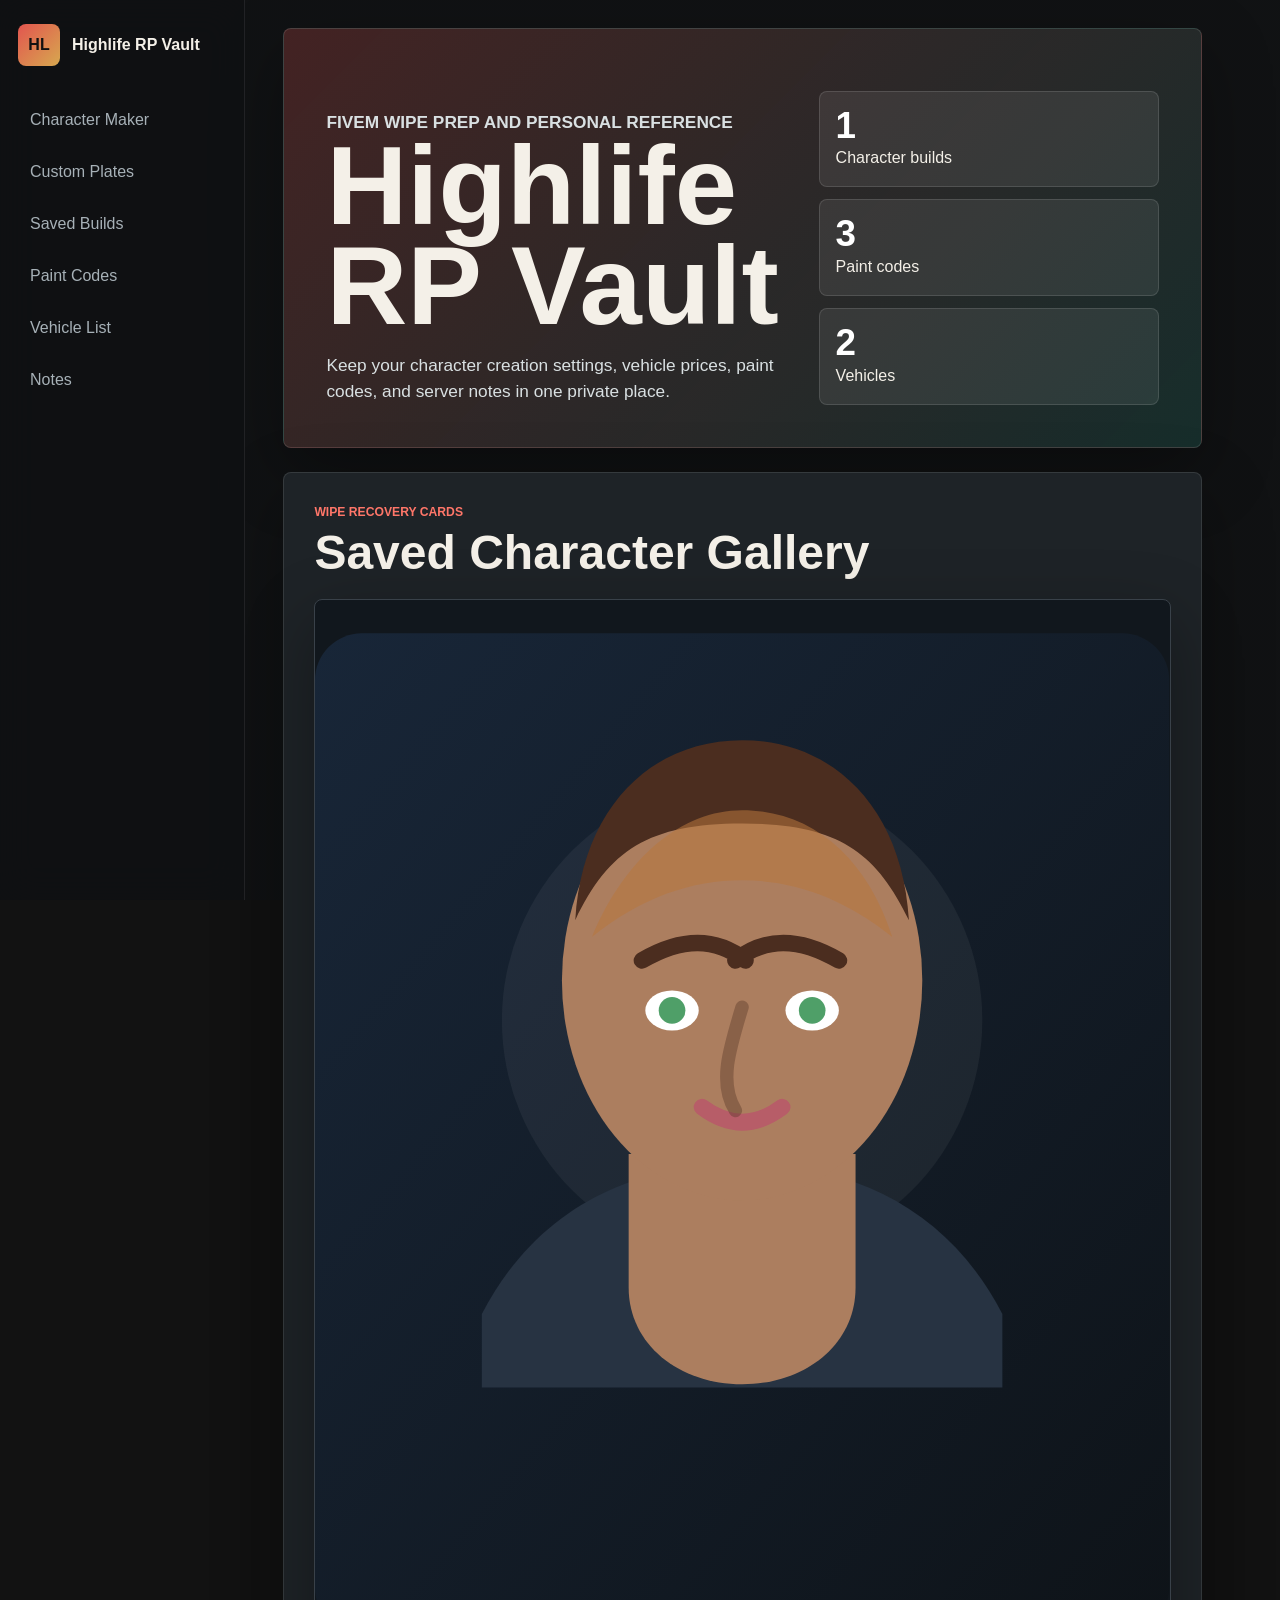
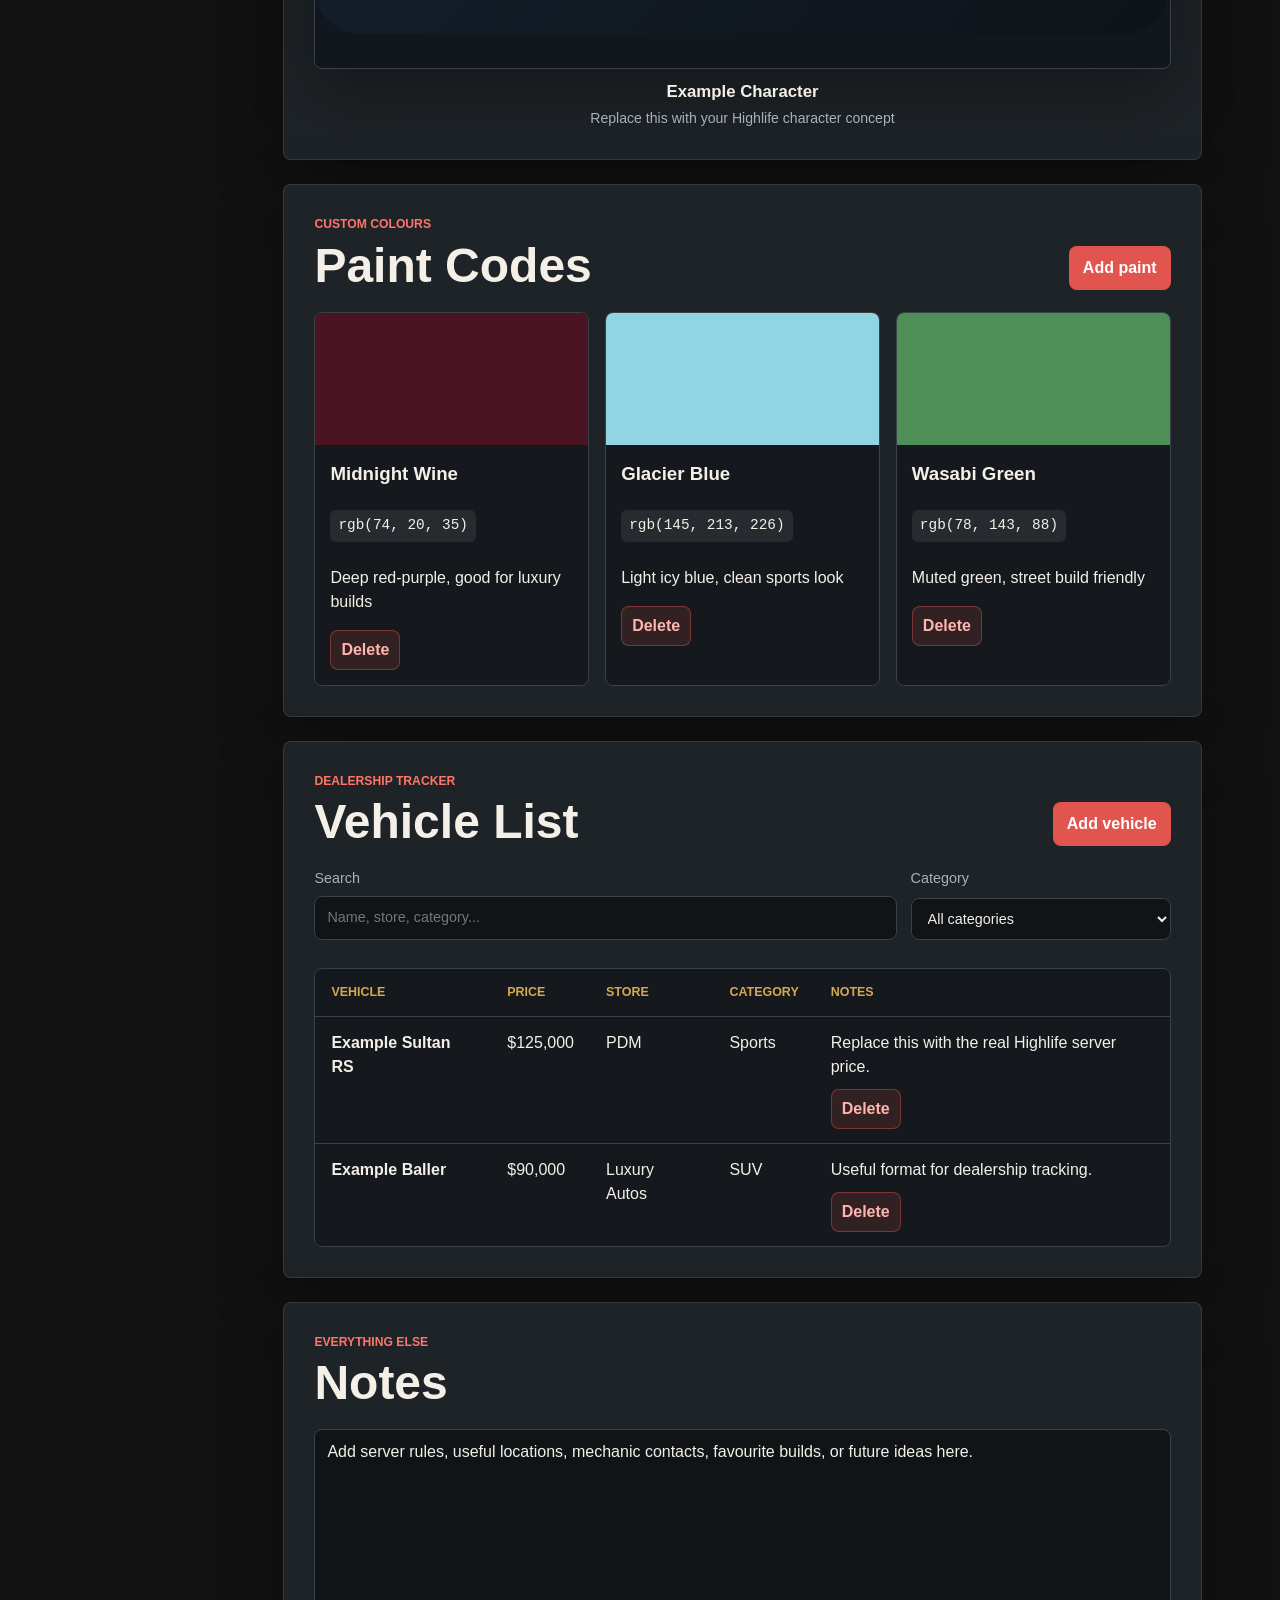
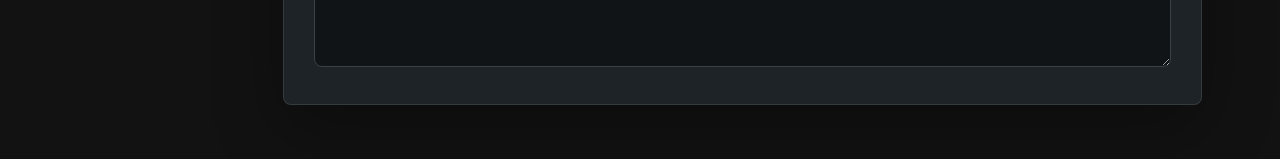
==== commit 805d52f6: "Add custom plates page" ====
--- a/index.html
+++ b/index.html
@@ -15,6 +15,7 @@
       </a>
       <nav aria-label="Main navigation">
         <a href="character-maker.html">Character Maker</a>
+        <a href="plates.html">Custom Plates</a>
         <a href="#characters">Saved Builds</a>
         <a href="#paint">Paint Codes</a>
         <a href="#cars">Vehicle List</a>
--- a/styles.css
+++ b/styles.css
@@ -627,6 +627,125 @@
   margin: 0 0 8px;
 }
 
+.plate-grid {
+  display: grid;
+  grid-template-columns: repeat(auto-fit, minmax(260px, 1fr));
+  gap: 18px;
+}
+
+.plate-card {
+  overflow: hidden;
+  border: 1px solid var(--line);
+  border-radius: 8px;
+  background: #15191d;
+  box-shadow: var(--shadow);
+}
+
+.gta-plate {
+  position: relative;
+  display: grid;
+  place-items: center;
+  width: calc(100% - 32px);
+  max-width: 360px;
+  aspect-ratio: 2.25 / 1;
+  margin: 22px auto 16px;
+  border: 5px solid #d8dde0;
+  border-radius: 10px;
+  background:
+    linear-gradient(#f8fbfd, #d6dde2 46%, #eef2f4 47%, #cbd4da);
+  box-shadow:
+    inset 0 0 0 2px #9ba7ad,
+    inset 0 -10px 18px rgba(0, 0, 0, 0.14),
+    0 18px 30px rgba(0, 0, 0, 0.28);
+  color: #162a42;
+  text-transform: uppercase;
+}
+
+.gta-plate::before,
+.gta-plate::after {
+  content: "";
+  position: absolute;
+  top: 12px;
+  width: 10px;
+  height: 10px;
+  border-radius: 50%;
+  background: #9aa4aa;
+  box-shadow: inset 0 2px 2px rgba(0, 0, 0, 0.35);
+}
+
+.gta-plate::before {
+  left: 14px;
+}
+
+.gta-plate::after {
+  right: 14px;
+}
+
+.plate-state {
+  position: absolute;
+  top: 8px;
+  left: 0;
+  right: 0;
+  color: #d64545;
+  font-family: Georgia, serif;
+  font-size: clamp(0.9rem, 3vw, 1.28rem);
+  font-weight: 900;
+  text-align: center;
+  text-transform: none;
+}
+
+.gta-plate strong {
+  margin-top: 22px;
+  color: inherit;
+  font-family: Impact, "Arial Black", sans-serif;
+  font-size: clamp(2.2rem, 9vw, 4.2rem);
+  font-weight: 900;
+  letter-spacing: 0.08em;
+  line-height: 1;
+  text-shadow: 0 2px 0 rgba(255, 255, 255, 0.55);
+}
+
+.plate-blue {
+  border-color: #dce8f4;
+  background: linear-gradient(#ffffff, #e8eef4 46%, #ffffff 47%, #dce6ef);
+  color: #154d91;
+}
+
+.plate-black {
+  border-color: #4c5358;
+  background: linear-gradient(#1c2226, #080a0c);
+  color: #e8edf0;
+}
+
+.plate-black .plate-state {
+  color: #72a9ff;
+}
+
+.plate-black strong {
+  text-shadow: 0 2px 0 rgba(0, 0, 0, 0.8);
+}
+
+.plate-yellow {
+  border-color: #f2ce5f;
+  background: linear-gradient(#ffe284, #d7a93e);
+  color: #16110b;
+}
+
+.plate-card-content {
+  display: grid;
+  gap: 8px;
+  padding: 15px;
+}
+
+.plate-card-content h3,
+.plate-card-content p {
+  margin: 0;
+}
+
+.plate-card-content span {
+  color: var(--muted);
+}
+
 .rgb-code {
   display: inline-flex;
   margin-bottom: 8px;
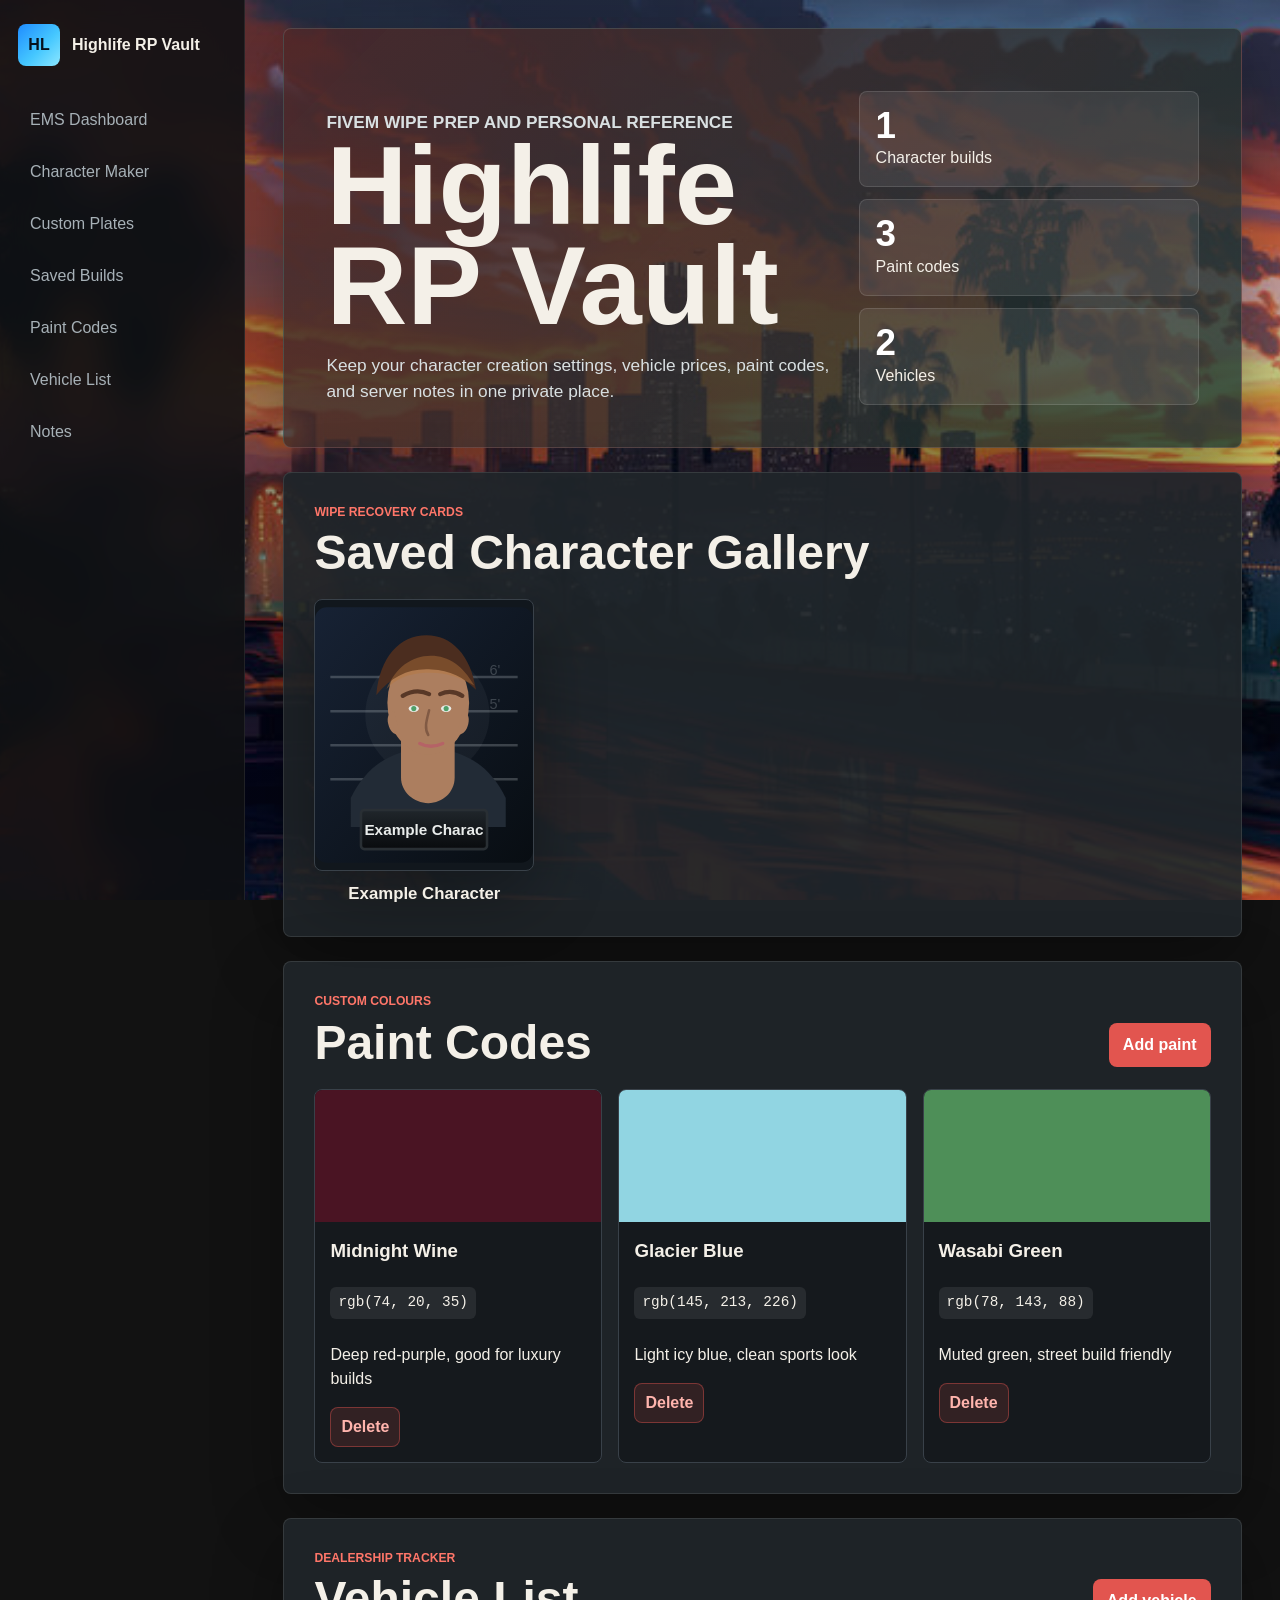
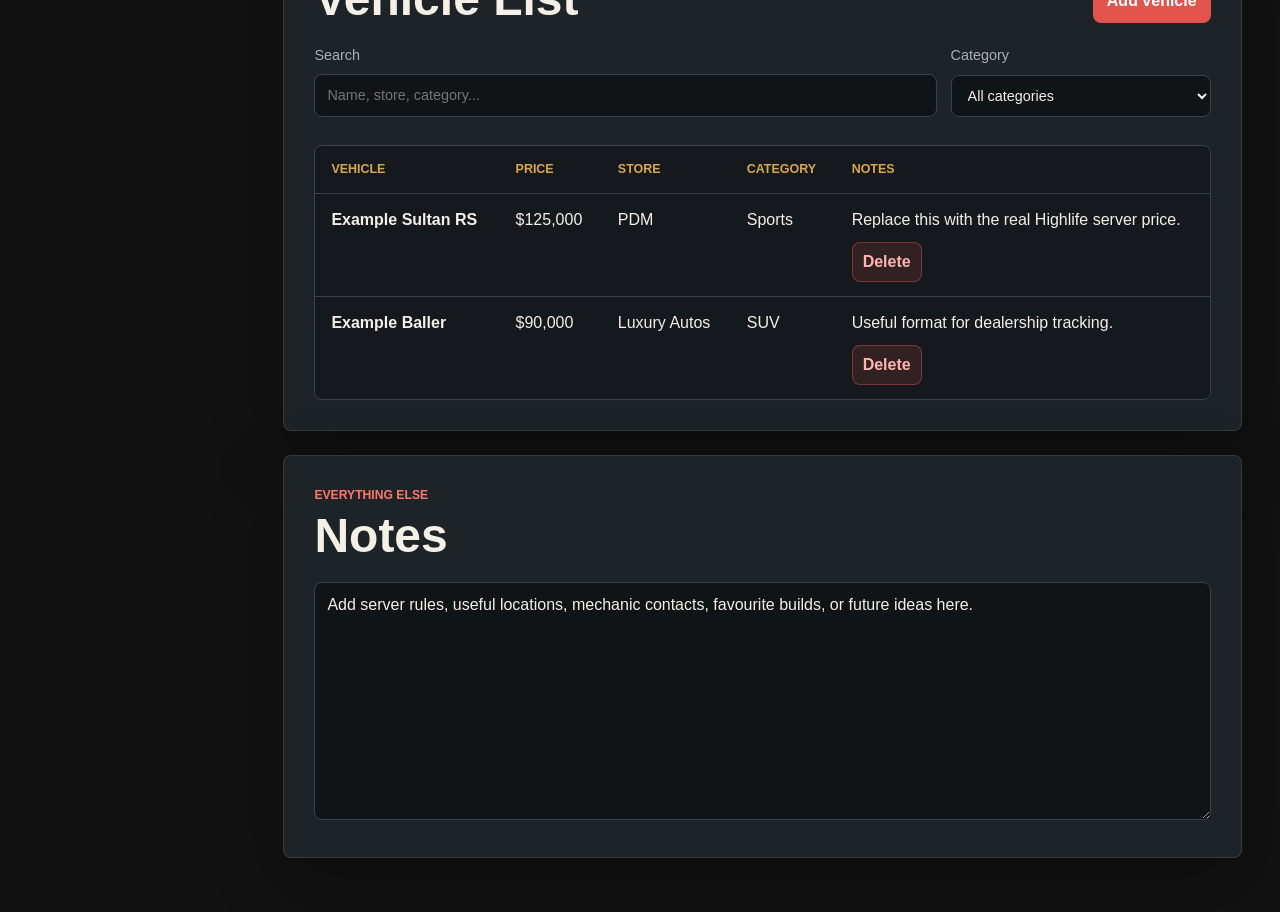
==== commit a485d765: "Link EMS dashboard from homepage" ====
--- a/index.html
+++ b/index.html
@@ -14,6 +14,7 @@
         <strong>Highlife RP Vault</strong>
       </a>
       <nav aria-label="Main navigation">
+        <a href="ems-dashboard.html">EMS Dashboard</a>
         <a href="character-maker.html">Character Maker</a>
         <a href="plates.html">Custom Plates</a>
         <a href="#characters">Saved Builds</a>
--- a/styles.css
+++ b/styles.css
@@ -27,8 +27,8 @@
   min-height: 100vh;
   margin: 0;
   background:
-    linear-gradient(110deg, rgba(16, 18, 20, 0.9), rgba(16, 18, 20, 0.68)),
-    url("https://images.unsplash.com/photo-1511919884226-fd3cad34687c?auto=format&fit=crop&w=1800&q=80");
+    linear-gradient(110deg, rgba(8, 10, 14, 0.42), rgba(8, 10, 14, 0.18)),
+    url("wallpaper-gta-sunset.png?v=1");
   background-attachment: fixed;
   background-position: center;
   background-size: cover;
@@ -75,8 +75,8 @@
   width: 42px;
   height: 42px;
   border-radius: 8px;
-  background: linear-gradient(135deg, var(--accent), var(--gold));
-  color: #111;
+  background: linear-gradient(135deg, #1f8cff, #45c7ff 56%, #8be7ff);
+  color: #06111d;
   font-weight: 900;
 }
 
@@ -102,7 +102,7 @@
 }
 
 .app-shell {
-  width: min(1240px, calc(100% - 285px));
+  width: calc(100% - 245px);
   margin-left: 245px;
   padding: 28px clamp(18px, 3vw, 42px) 54px;
 }
@@ -267,6 +267,10 @@
   gap: 16px;
 }
 
+.maker-layout {
+  display: block;
+}
+
 .form-card {
   min-width: 0;
   margin: 0;
@@ -338,18 +342,221 @@
 
 .pad-grid {
   display: grid;
-  grid-template-columns: repeat(2, minmax(0, 1fr));
+  grid-template-columns: repeat(auto-fit, minmax(340px, 1fr));
   gap: 16px;
+}
+
+.heritage-card {
+  overflow: hidden;
+  border: 1px solid rgba(255, 255, 255, 0.16);
+  border-radius: 4px;
+  background: rgba(0, 0, 0, 0.34);
+}
+
+.parent-preview {
+  display: grid;
+  grid-template-columns: 1fr 1fr;
+  min-height: 156px;
+  background:
+    linear-gradient(rgba(255, 255, 255, 0.08), rgba(0, 0, 0, 0.22)),
+    linear-gradient(135deg, #cfd4d6, #60666a);
+  filter: grayscale(1);
+}
+
+.parent-portrait {
+  display: grid;
+  place-items: center;
+  position: relative;
+  overflow: hidden;
+}
+
+.parent-portrait::before {
+  content: "";
+  position: absolute;
+  width: 72px;
+  height: 72px;
+  top: 32px;
+  border-radius: 50%;
+  background: #d0d2d0;
+  box-shadow: 0 78px 0 34px #868b8f;
+}
+
+.parent-mother::before {
+  background: #ded7d0;
+  box-shadow: 0 78px 0 34px #777b82;
+}
+
+.parent-father::before {
+  background: #9a8f87;
+  box-shadow: 0 78px 0 34px #5e6268;
+}
+
+.parent-portrait span {
+  position: relative;
+  z-index: 1;
+  margin-top: 6px;
+  color: rgba(0, 0, 0, 0.5);
+  font-size: 2rem;
+  font-weight: 900;
+}
+
+.heritage-row {
+  display: grid;
+  grid-template-columns: 92px minmax(0, 1fr);
+  align-items: center;
+  gap: 10px;
+  min-height: 34px;
+  margin: 0;
+  padding: 6px 8px;
+  border-top: 1px solid rgba(255, 255, 255, 0.12);
+  color: #eef4f6;
+  font-size: 0.84rem;
+}
+
+.heritage-row span {
+  color: #d8e2e6;
+}
+
+.heritage-row select,
+.heritage-row input {
+  min-height: 28px;
+  padding: 4px 8px;
+}
+
+.slider-row {
+  grid-template-columns: 92px 34px minmax(0, 1fr);
+}
+
+.appearance-menu {
+  overflow: hidden;
+  border: 1px solid rgba(255, 255, 255, 0.16);
+  border-radius: 4px;
+  background: rgba(0, 0, 0, 0.34);
+}
+
+.appearance-row {
+  display: grid;
+  grid-template-columns: 120px minmax(0, 1fr);
+  align-items: center;
+  gap: 10px;
+  min-height: 38px;
+  margin: 0;
+  padding: 6px 8px;
+  border-bottom: 1px solid rgba(255, 255, 255, 0.09);
+  color: #eef4f6;
+}
+
+.appearance-row:first-child {
+  background: rgba(255, 255, 255, 0.88);
+  color: #05080b;
+}
+
+.appearance-row:first-child span {
+  color: #05080b;
+}
+
+.appearance-row span {
+  color: #d8e2e6;
+}
+
+.appearance-row input {
+  min-height: 28px;
+  padding: 4px 8px;
+  text-align: right;
+  background: transparent;
+  border: 0;
+}
+
+.appearance-row:first-child input {
+  color: #05080b;
+}
+
+.colour-changer {
+  margin-top: 10px;
+  padding: 12px;
+  border: 1px solid rgba(255, 255, 255, 0.16);
+  border-radius: 4px;
+  background: rgba(0, 0, 0, 0.42);
+}
+
+.colour-title {
+  margin-bottom: 8px;
+  color: #eef4f6;
+  text-align: center;
+  font-weight: 800;
+}
+
+.colour-title output {
+  color: #9ecbff;
+}
+
+.colour-strip {
+  display: grid;
+  grid-template-columns: repeat(12, minmax(20px, 1fr));
+  min-height: 42px;
+  border: 1px solid rgba(255, 255, 255, 0.22);
+  background: #080b0e;
+}
+
+.colour-chip {
+  position: relative;
+  min-height: 42px;
+  border-radius: 0;
+  background: var(--chip);
+}
+
+.colour-chip.selected::before {
+  content: "";
+  position: absolute;
+  left: 50%;
+  top: -8px;
+  width: 0;
+  height: 0;
+  border-left: 9px solid transparent;
+  border-right: 9px solid transparent;
+  border-top: 9px solid #fff;
+  transform: translateX(-50%);
+}
+
+.colour-chip.selected::after {
+  content: "";
+  position: absolute;
+  inset: -2px;
+  border: 2px solid #fff;
+}
+
+.overlay-controls {
+  display: grid;
+  gap: 8px;
+  margin-top: 10px;
+  padding: 10px 12px;
+  border: 1px solid rgba(255, 255, 255, 0.16);
+  border-radius: 4px;
+  background: rgba(0, 0, 0, 0.42);
+}
+
+.overlay-controls label {
+  margin: 0;
+  color: #eef4f6;
+  font-weight: 800;
+}
+
+.overlay-controls output {
+  color: #9ecbff;
+}
+
+.makeup-strip {
+  grid-template-columns: repeat(12, minmax(18px, 1fr));
 }
 
 .feature-pad-card {
   min-width: 0;
   display: grid;
-  gap: 12px;
-  padding: 14px;
+  gap: 10px;
+  padding: 12px;
   border: 1px solid rgba(255, 255, 255, 0.08);
-  border-radius: 8px;
-  background: rgba(0, 0, 0, 0.16);
+  border-radius: 4px;
+  background: rgba(2, 5, 7, 0.55);
 }
 
 .pad-card-header {
@@ -371,17 +578,19 @@
   --dot-x: 50%;
   --dot-y: 50%;
   position: relative;
-  min-height: 190px;
-  border: 1px solid #60717d;
-  border-radius: 8px;
+  width: min(178px, 100%);
+  aspect-ratio: 1;
+  border: 2px solid rgba(210, 220, 222, 0.34);
+  border-radius: 0;
   background:
-    linear-gradient(rgba(255, 255, 255, 0.05) 1px, transparent 1px),
-    linear-gradient(90deg, rgba(255, 255, 255, 0.05) 1px, transparent 1px),
-    radial-gradient(circle at 50% 50%, rgba(102, 199, 255, 0.18), transparent 35%),
-    #10161b;
-  background-size: 25% 25%, 25% 25%, auto, auto;
+    linear-gradient(rgba(210, 220, 222, 0.28) 2px, transparent 2px),
+    linear-gradient(90deg, rgba(210, 220, 222, 0.28) 2px, transparent 2px),
+    rgba(20, 24, 25, 0.94);
+  background-size: 20% 20%, 20% 20%, auto;
   touch-action: none;
   user-select: none;
+  grid-area: pad;
+  justify-self: center;
 }
 
 .feature-pad:focus {
@@ -391,7 +600,7 @@
 
 .pad-cross {
   position: absolute;
-  background: rgba(255, 255, 255, 0.22);
+  background: rgba(255, 255, 255, 0.38);
   pointer-events: none;
 }
 
@@ -413,47 +622,51 @@
   position: absolute;
   left: var(--dot-x);
   top: var(--dot-y);
-  width: 18px;
-  height: 18px;
-  border: 3px solid #fff;
+  width: 14px;
+  height: 14px;
+  border: 2px solid rgba(255, 255, 255, 0.9);
   border-radius: 50%;
-  background: var(--accent);
-  box-shadow: 0 0 0 5px rgba(226, 85, 79, 0.2);
+  background: #e9f2f4;
+  box-shadow: 0 0 0 3px rgba(0, 0, 0, 0.28);
   transform: translate(-50%, -50%);
   pointer-events: none;
 }
 
 .axis-label {
-  position: absolute;
-  color: #dbe7ed;
+  position: static;
+  color: #e7eef0;
   font-size: 0.74rem;
-  font-weight: 800;
+  font-weight: 700;
   text-shadow: 0 1px 4px rgba(0, 0, 0, 0.7);
   pointer-events: none;
+  white-space: nowrap;
+  max-width: 86px;
+  overflow: hidden;
+  text-overflow: ellipsis;
 }
 
 .axis-top {
-  top: 8px;
-  left: 50%;
-  transform: translateX(-50%);
+  grid-area: top;
+  align-self: end;
+  justify-self: center;
 }
 
 .axis-right {
-  right: 8px;
-  top: 50%;
-  transform: translateY(-50%);
+  grid-area: right;
+  align-self: center;
+  justify-self: start;
 }
 
 .axis-bottom {
-  bottom: 8px;
-  left: 50%;
-  transform: translateX(-50%);
+  grid-area: bottom;
+  align-self: start;
+  justify-self: center;
 }
 
 .axis-left {
-  left: 8px;
-  top: 50%;
-  transform: translateY(-50%);
+  grid-area: left;
+  align-self: center;
+  justify-self: end;
 }
 
 .pad-values {
@@ -461,6 +674,20 @@
   justify-content: space-between;
   gap: 10px;
   flex-wrap: wrap;
+}
+
+.pad-frame {
+  display: grid;
+  grid-template-areas:
+    ". top ."
+    "left pad right"
+    ". bottom .";
+  grid-template-columns: minmax(86px, 1fr) minmax(150px, 178px) minmax(86px, 1fr);
+  grid-template-rows: 24px auto 24px;
+  align-items: center;
+  justify-content: center;
+  column-gap: 10px;
+  width: 100%;
 }
 
 .maker-actions {
@@ -480,8 +707,9 @@
 
 .character-list {
   display: grid;
-  grid-template-columns: repeat(auto-fit, minmax(180px, 1fr));
+  grid-template-columns: repeat(auto-fit, minmax(170px, 220px));
   gap: 18px;
+  align-items: start;
 }
 
 .character-tile {
@@ -492,6 +720,7 @@
 
 .portrait-button {
   width: 100%;
+  max-width: 220px;
   padding: 0;
   border: 1px solid var(--line);
   border-radius: 8px;
@@ -509,6 +738,13 @@
   display: block;
   width: 100%;
   aspect-ratio: 4 / 5;
+  max-height: 270px;
+}
+
+.character-photo {
+  height: auto;
+  object-fit: cover;
+  background: #10161b;
 }
 
 .character-tile h3 {
@@ -629,8 +865,9 @@
 
 .plate-grid {
   display: grid;
-  grid-template-columns: repeat(auto-fit, minmax(260px, 1fr));
-  gap: 18px;
+  grid-template-columns: repeat(auto-fit, minmax(360px, 1fr));
+  gap: 16px;
+  align-items: start;
 }
 
 .plate-card {
@@ -645,19 +882,20 @@
   position: relative;
   display: grid;
   place-items: center;
-  width: calc(100% - 32px);
-  max-width: 360px;
-  aspect-ratio: 2.25 / 1;
-  margin: 22px auto 16px;
-  border: 5px solid #d8dde0;
-  border-radius: 10px;
+  width: calc(100% - 28px);
+  max-width: 460px;
+  aspect-ratio: 2.42 / 1;
+  margin: 16px auto 12px;
+  border: 5px solid #101418;
+  border-radius: 11px;
   background:
-    linear-gradient(#f8fbfd, #d6dde2 46%, #eef2f4 47%, #cbd4da);
+    linear-gradient(#e4e6e5, #cfd3d3 46%, #e7e9e8 47%, #bfc5c7);
   box-shadow:
-    inset 0 0 0 2px #9ba7ad,
+    inset 0 0 0 2px #8d969b,
+    inset 0 0 0 5px #d9dedf,
     inset 0 -10px 18px rgba(0, 0, 0, 0.14),
     0 18px 30px rgba(0, 0, 0, 0.28);
-  color: #162a42;
+  color: #18215f;
   text-transform: uppercase;
 }
 
@@ -665,44 +903,88 @@
 .gta-plate::after {
   content: "";
   position: absolute;
-  top: 12px;
-  width: 10px;
-  height: 10px;
+  top: auto;
+  bottom: 15px;
+  width: 8px;
+  height: 8px;
   border-radius: 50%;
-  background: #9aa4aa;
+  background: #31363a;
   box-shadow: inset 0 2px 2px rgba(0, 0, 0, 0.35);
 }
 
 .gta-plate::before {
-  left: 14px;
+  left: 16px;
 }
 
 .gta-plate::after {
-  right: 14px;
+  right: 16px;
 }
 
 .plate-state {
   position: absolute;
-  top: 8px;
-  left: 0;
-  right: 0;
-  color: #d64545;
-  font-family: Georgia, serif;
-  font-size: clamp(0.9rem, 3vw, 1.28rem);
+  top: 13px;
+  left: 118px;
+  right: 88px;
+  color: #bd171b;
+  font-family: "Brush Script MT", "Segoe Script", cursive;
+  font-size: clamp(1.08rem, 4vw, 1.62rem);
   font-weight: 900;
   text-align: center;
   text-transform: none;
+  line-height: 1;
+  transform: rotate(-2deg);
+}
+
+.plate-month {
+  position: absolute;
+  top: 19px;
+  left: 20px;
+  color: #0057c8;
+  font-family: Arial, Helvetica, sans-serif;
+  font-size: clamp(0.84rem, 2.4vw, 1.12rem);
+  font-weight: 900;
+  letter-spacing: 0;
+}
+
+.plate-sticker {
+  position: absolute;
+  top: 17px;
+  right: 20px;
+  display: grid;
+  place-items: center;
+  width: 48px;
+  height: 34px;
+  background: #e45512;
+  color: #14100b;
+  font-family: Arial, Helvetica, sans-serif;
+  font-size: 0.62rem;
+  font-weight: 900;
+  line-height: 0.85;
+}
+
+.plate-sticker small {
+  font-size: 0.42rem;
+  font-weight: 800;
 }
 
 .gta-plate strong {
-  margin-top: 22px;
+  margin-top: 42px;
   color: inherit;
-  font-family: Impact, "Arial Black", sans-serif;
-  font-size: clamp(2.2rem, 9vw, 4.2rem);
-  font-weight: 900;
-  letter-spacing: 0.08em;
+  font-family: "Arial Narrow", "Roboto Condensed", "Trebuchet MS", sans-serif;
+  max-width: calc(100% - 42px);
+  overflow: hidden;
+  font-size: clamp(2.55rem, 8vw, 4.15rem);
+  font-weight: 500;
+  letter-spacing: 0.04em;
   line-height: 1;
-  text-shadow: 0 2px 0 rgba(255, 255, 255, 0.55);
+  text-align: center;
+  text-shadow:
+    -1px -1px 0 #0b123f,
+    1px -1px 0 #0b123f,
+    -1px 1px 0 #0b123f,
+    1px 1px 0 #0b123f,
+    3px 3px 0 rgba(0, 0, 0, 0.32);
+  white-space: nowrap;
 }
 
 .plate-blue {
@@ -734,7 +1016,7 @@
 .plate-card-content {
   display: grid;
   gap: 8px;
-  padding: 15px;
+  padding: 0 14px 14px;
 }
 
 .plate-card-content h3,
@@ -898,8 +1180,17 @@
   .two-col,
   .three-col,
   .pad-grid,
+  .plate-grid,
   .table-tools {
     grid-template-columns: 1fr;
+  }
+
+  .gta-plate strong {
+    font-size: clamp(2rem, 14vw, 3.3rem);
+  }
+
+  .plate-state {
+    font-size: clamp(0.95rem, 6vw, 1.28rem);
   }
 
   .primary-button,
